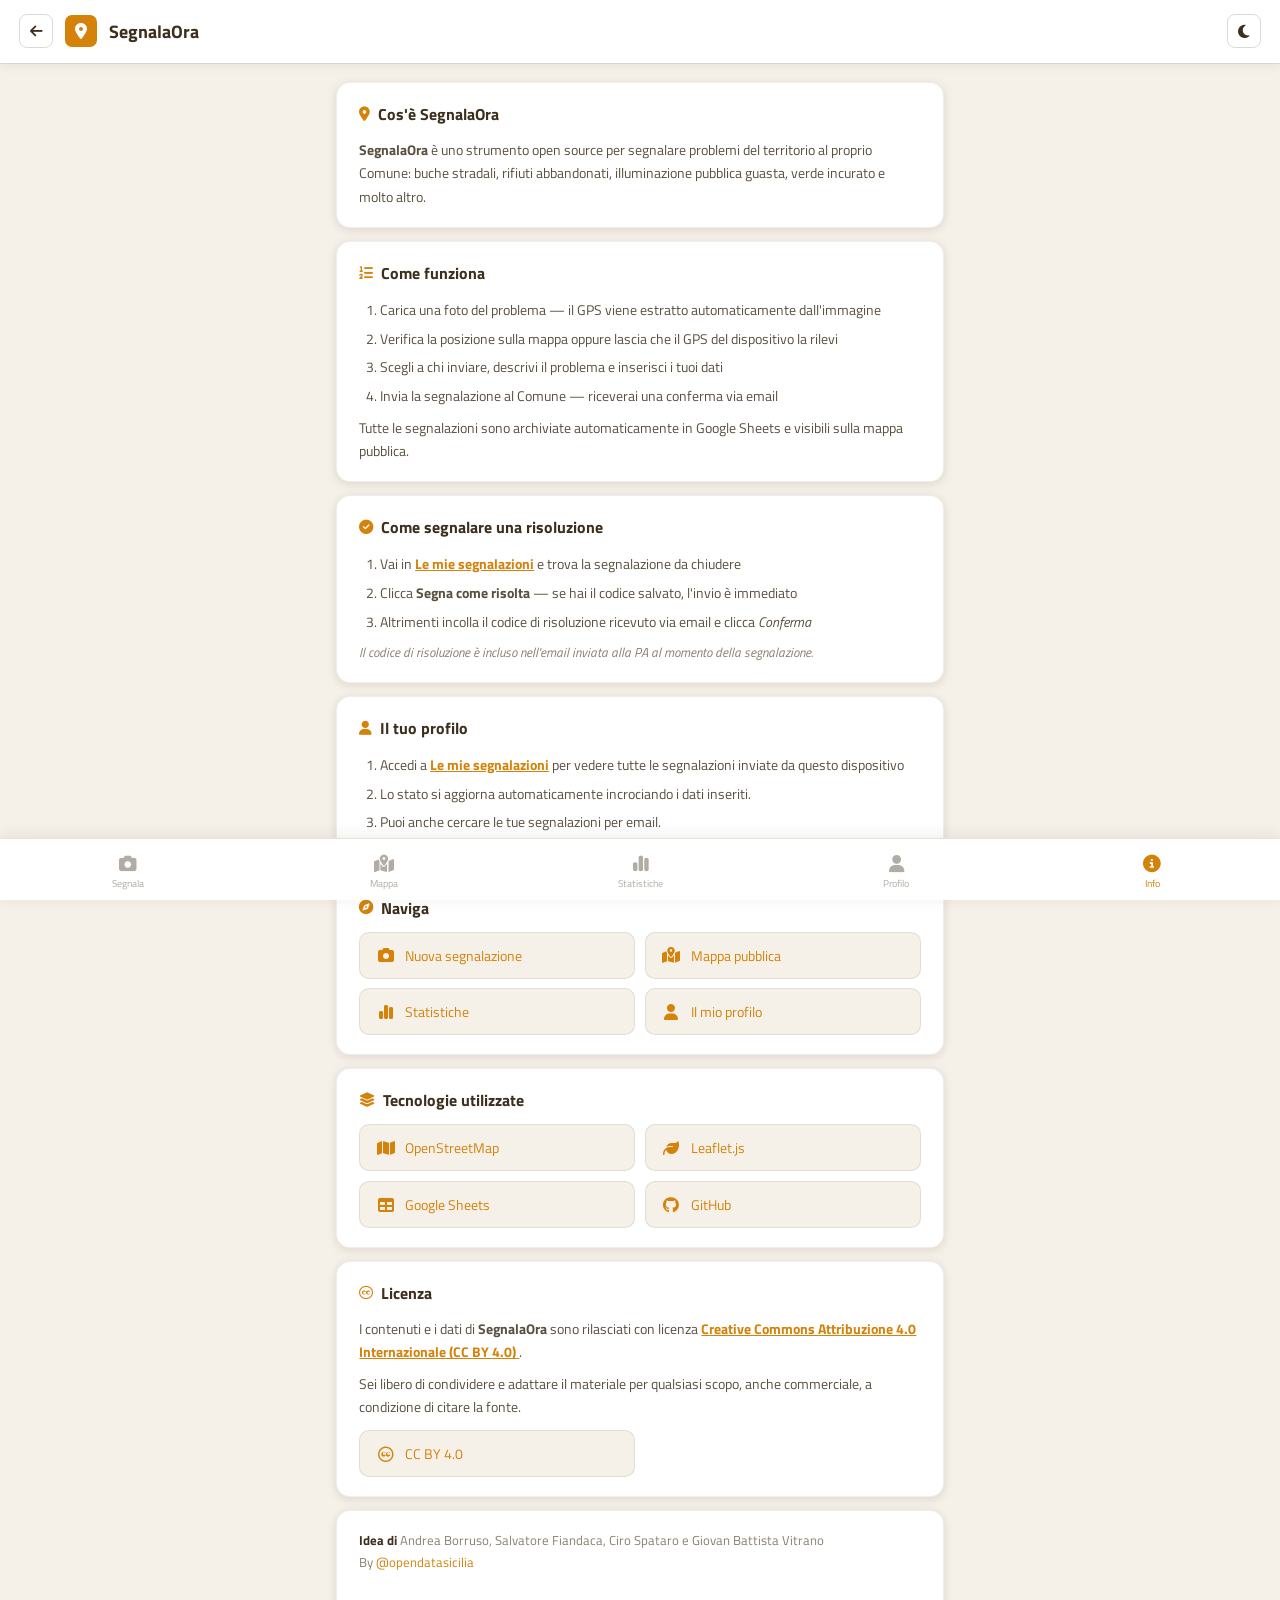
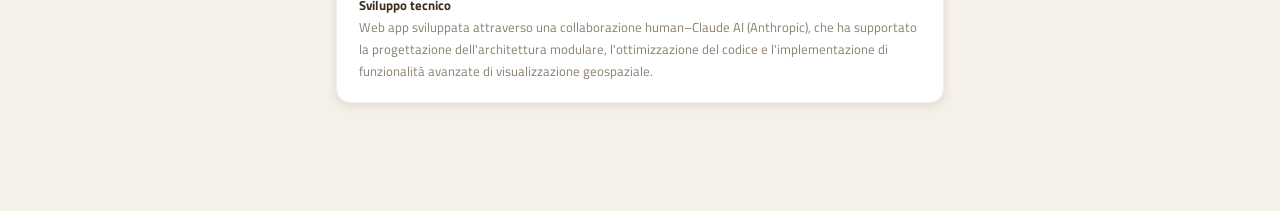
==== info.html @ 2044773e "upgrade" ====
<!DOCTYPE html>
<html lang="it">
<head>
<meta charset="UTF-8">
<meta name="viewport" content="width=device-width, initial-scale=1.0">
<title>Informazioni — SegnalaOra</title>
<link rel="preconnect" href="https://fonts.googleapis.com">
<link href="https://fonts.googleapis.com/css2?family=Titillium+Web:ital,wght@0,300;0,400;0,600;0,700;1,300&display=swap" rel="stylesheet">
<link rel="stylesheet" href="https://cdnjs.cloudflare.com/ajax/libs/font-awesome/6.5.2/css/all.min.css"/>
<link rel="stylesheet" href="css/app.css">
<link rel="shortcut icon" href="img/favicon.ico"/>
<link rel="icon" href="img/favicon.png" type="image/png"/>
<script src="js/theme.js"></script>
</head>
<body class="page-info">

<header>
  <a href="javascript:history.back()" class="btn-back" title="Torna indietro">
    <i class="fa-solid fa-arrow-left"></i>
  </a>
  <div class="logo-mark"><i class="fa-solid fa-location-dot"></i></div>
  <h1>SegnalaOra</h1>
  
  <div class="header-actions">
    <button class="btn-theme" id="themeToggle" onclick="toggleTheme()" title="Tema">
      <i class="fa-solid fa-moon"></i>
    </button>
  </div>
</header>

<main>

  <section class="info-section">
    <h2><i class="fa-solid fa-location-dot"></i> Cos'è SegnalaOra</h2>
    <p><strong>SegnalaOra</strong> è uno strumento open source per segnalare problemi del territorio al proprio Comune: buche stradali, rifiuti abbandonati, illuminazione pubblica guasta, verde incurato e molto altro.</p>
  </section>

  <section class="info-section">
    <h2><i class="fa-solid fa-list-ol"></i> Come funziona</h2>
    <ol>
      <li>Carica una foto del problema — il GPS viene estratto automaticamente dall'immagine</li>
      <li>Verifica la posizione sulla mappa oppure lascia che il GPS del dispositivo la rilevi</li>
      <li>Scegli a chi inviare, descrivi il problema e inserisci i tuoi dati</li>
      <li>Invia la segnalazione al Comune — riceverai una conferma via email</li>
    </ol>
    <p>Tutte le segnalazioni sono archiviate automaticamente in Google Sheets e visibili sulla mappa pubblica.</p>
  </section>

  <section class="info-section">
    <h2><i class="fa-solid fa-circle-check"></i> Come segnalare una risoluzione</h2>
    <ol>
      <li>Vai in <a href="profilo.html"><strong>Le mie segnalazioni</strong></a> e trova la segnalazione da chiudere</li>
      <li>Clicca <strong>Segna come risolta</strong> — se hai il codice salvato, l'invio è immediato</li>
      <li>Altrimenti incolla il codice di risoluzione ricevuto via email e clicca <em>Conferma</em></li>
    </ol>
    <p class="info-note">Il codice di risoluzione è incluso nell'email inviata alla PA al momento della segnalazione.</p>
  </section>

  <section class="info-section">
    <h2><i class="fa-solid fa-user"></i> Il tuo profilo</h2>
    <ol>
      <li>Accedi a <a href="profilo.html"><strong>Le mie segnalazioni</strong></a> per vedere tutte le segnalazioni inviate da questo dispositivo</li>
      <li>Lo stato si aggiorna automaticamente incrociando i dati inseriti.</li>
      <li>Puoi anche cercare le tue segnalazioni per email.</li>
    </ol>
  </section>

  <section class="info-section info-section--links">
    <h2><i class="fa-solid fa-compass"></i> Naviga</h2>
    <div class="info-links">
      <a href="index.html" class="info-link-card">
        <i class="fa-solid fa-camera"></i>
        <span>Nuova segnalazione</span>
      </a>
      <a href="mappa.html" class="info-link-card">
        <i class="fa-solid fa-map-location-dot"></i>
        <span>Mappa pubblica</span>
      </a>
      <a href="statistiche.html" class="info-link-card">
        <i class="fa-solid fa-chart-simple"></i>
        <span>Statistiche</span>
      </a>
      <a href="profilo.html" class="info-link-card">
        <i class="fa-solid fa-user"></i>
        <span>Il mio profilo</span>
      </a>
    </div>
  </section>

  <section class="info-section">
    <h2><i class="fa-solid fa-layer-group"></i> Tecnologie utilizzate</h2>
    <div class="info-links">
      <a href="https://www.openstreetmap.org/copyright" target="_blank" rel="noopener" class="info-link-card">
        <i class="fa-solid fa-map"></i>
        <span>OpenStreetMap</span>
      </a>
      <a href="https://leafletjs.com" target="_blank" rel="noopener" class="info-link-card">
        <i class="fa-solid fa-leaf"></i>
        <span>Leaflet.js</span>
      </a>
      <a href="https://workspace.google.com/products/sheets/" target="_blank" rel="noopener" class="info-link-card">
        <i class="fa-solid fa-table"></i>
        <span>Google Sheets</span>
      </a>
      <a href="#" target="_blank" rel="noopener" class="info-link-card">
        <i class="fa-brands fa-github"></i>
        <span>GitHub</span>
      </a>
    </div>
  </section>

  <section class="info-section">
    <h2><i class="fa-brands fa-creative-commons"></i> Licenza</h2>
    <p>
      I contenuti e i dati di <strong>SegnalaOra</strong> sono rilasciati con licenza
      <a href="https://creativecommons.org/licenses/by/4.0/deed.it" target="_blank" rel="noopener">
        <strong>Creative Commons Attribuzione 4.0 Internazionale (CC BY 4.0)</strong>
      </a>.
    </p>
    <p>Sei libero di condividere e adattare il materiale per qualsiasi scopo, anche commerciale, a condizione di citare la fonte.</p>
    <div class="info-links" style="margin-top:0.75rem">
      <a href="https://creativecommons.org/licenses/by/4.0/deed.it" target="_blank" rel="noopener" class="info-link-card">
        <i class="fa-brands fa-creative-commons"></i>
        <span>CC BY 4.0</span>
      </a>
    </div>
  </section>

  <section class="info-section info-credits">
    <strong>Idea di</strong> Andrea Borruso, Salvatore Fiandaca, Ciro Spataro e Giovan Battista Vitrano<br>
    By <a href="https://opendatasicilia.it" target="_blank" rel="noopener">@opendatasicilia</a><br><br>
    <strong>Sviluppo tecnico</strong><br>
    Web app sviluppata attraverso una collaborazione human–Claude AI (Anthropic), che ha supportato la progettazione dell'architettura modulare, l'ottimizzazione del codice e l'implementazione di funzionalità avanzate di visualizzazione geospaziale.
  </section>

</main>

<!-- BOTTOM NAV -->
<nav class="bottom-nav">
  <a class="bnav-item" href="index.html">
    <i class="fa-solid fa-camera"></i>
    <span>Segnala</span>
  </a>
  <a class="bnav-item" href="mappa.html">
    <i class="fa-solid fa-map-location-dot"></i>
    <span>Mappa</span>
  </a>
  <a class="bnav-item" href="statistiche.html">
    <i class="fa-solid fa-chart-simple"></i>
    <span>Statistiche</span>
  </a>
  <a class="bnav-item" href="profilo.html">
    <i class="fa-solid fa-user"></i>
    <span>Profilo</span>
  </a>
  <a class="bnav-item bnav-active" href="info.html">
    <i class="fa-solid fa-circle-info"></i>
    <span>Info</span>
  </a>
</nav>

</body>
</html>
---- css/app.css ----
/* ═══════════════════════════════════════════════════════
   SegnalaOra — app.css — Stile unificato di tutte le pagine
   ═══════════════════════════════════════════════════════
   Struttura:
     1. Variabili CSS
     2. Reset
     3. Animazioni condivise
     4. Componenti condivisi (btn-theme, btn-info, info-modal, bottom-nav, spinner)
     5. Dark mode — componenti condivisi
     ─── PAGINA: FORM SEGNALAZIONE  (body.page-form) ───────
     ─── PAGINA: MAPPA              (body.page-map) ────────
     ─── PAGINA: STATISTICHE        (body.page-stats) ──────
     ─── PAGINA: PROFILO            (body.page-profile) ────
   ═══════════════════════════════════════════════════════ */

/* ─────────────────────────────────────────────────────────
   1. VARIABILI CSS
───────────────────────────────────────────────────────── */
:root {
  --ink:         #3d2f1e;
  --paper:       #f5f0e8;
  --amber:       #d4820a;
  --amber-light: #e8a030;
  --sage:        #3d5a47;
  --rust:        #c0392b;
  --mist:        #e8e2d6;
  --shadow:      rgba(60,40,20,0.12);
  --panel:       360px;
  --ocean:       #0984e3;
  --urg-alta:    #e53535;
  --urg-normale: #ff9900;
  --urg-bassa:   #3cb4d8;
}

/* ─────────────────────────────────────────────────────────
   2. RESET
───────────────────────────────────────────────────────── */
* { box-sizing: border-box; margin: 0; padding: 0; }

/* ─────────────────────────────────────────────────────────
   3. ANIMAZIONI CONDIVISE
───────────────────────────────────────────────────────── */
@keyframes spin   { to { transform: rotate(360deg); } }
@keyframes pulse  { 0%, 100% { opacity: 1; } 50% { opacity: 0.3; } }
@keyframes shake  { 0%, 100% { transform: translateX(0); } 25% { transform: translateX(-4px); } 75% { transform: translateX(4px); } }
@keyframes fadeIn { from { opacity: 0; transform: translateY(12px); } to { opacity: 1; transform: translateY(0); } }
@keyframes pop    { from { transform: scale(0); } to { transform: scale(1); } }

/* ─────────────────────────────────────────────────────────
   4. COMPONENTI CONDIVISI
───────────────────────────────────────────────────────── */

/* Btn Info — 32px circolare */
.btn-info {
  background: none;
  border: 1px solid rgba(60,40,20,0.20);
  border-radius: 50%;
  width: 32px;
  height: 32px;
  color: #9a8f80;
  cursor: pointer;
  display: flex;
  align-items: center;
  justify-content: center;
  font-size: 0.95rem;
  transition: border-color 0.2s, color 0.2s;
  flex-shrink: 0;
   display: none;
}
.btn-info:hover { border-color: var(--amber); color: var(--amber); }


/* Btn Theme — 32px circolare (profilo usa override 34px/8px) */
.btn-theme {
  background: none;
   width: 34px;
    height: 34px;
    border: 1.5px solid rgba(61, 47, 30, 0.18);
    border-radius: 8px;
  color: #9a8f80;
  cursor: pointer;
  display: flex;
  align-items: center;
  justify-content: center;
  font-size: 0.9rem;
  transition: border-color 0.2s, color 0.2s;
  flex-shrink: 0;
}
.btn-theme:hover { border-color: var(--amber); color: var(--amber); }

/* Spinner */
.spinner {
  width: 40px;
  height: 40px;
  border: 3px solid var(--mist);
  border-top-color: var(--amber);
  border-radius: 50%;
  animation: spin 0.8s linear infinite;
}

/* Info Overlay / Modal (versione comune — form, mappa, profilo) */
.info-overlay {
  display: none;
  position: fixed;
  inset: 0;
  background: rgba(26,18,8,0.65);
  z-index: 9000;
  align-items: center;
  justify-content: center;
  padding: 1rem;
  backdrop-filter: blur(4px);
}
.info-overlay.open { display: flex; }

.info-modal {
  background: var(--paper);
  color: var(--ink);
  border-radius: 14px;
  max-width: 500px;
  width: 100%;
  padding: 2rem 2rem 1.6rem;
  position: relative;
  box-shadow: 0 24px 64px rgba(0,0,0,0.45);
}

.info-modal-close {
  position: absolute;
  top: 1rem;
  right: 1rem;
  background: none;
  border: none;
  font-size: 1rem;
  cursor: pointer;
  color: var(--ink);
  opacity: 0.45;
  transition: opacity 0.2s;
  line-height: 1;
  padding: 0.2rem 0.4rem;
}
.info-modal-close:hover { opacity: 1; }

.info-modal h2 {
  font-family: 'Titillium Web', sans-serif;
  font-size: 1.35rem;
  margin-bottom: 0.8rem;
  color: var(--amber);
}
.info-modal p  { font-size: 0.87rem; line-height: 1.65; margin-bottom: 0.7rem; }
.info-modal ol { padding-left: 1.3rem; font-size: 0.87rem; line-height: 1.75; margin-bottom: 0.7rem; }

.info-modal .credits {
  margin-top: 1.2rem;
  padding-top: 1rem;
  border-top: 1px solid var(--mist);
  font-size: 0.78rem;
  color: #777;
  line-height: 1.7;
}
.info-modal .credits strong { color: var(--ink); }
.info-modal .credits a { color: var(--amber); text-decoration: none; }
.info-modal .credits a:hover { text-decoration: underline; }

/* Bottom Nav — sempre visibile su tutti i breakpoint */
.bottom-nav {
  display: flex;
  position: fixed;
  bottom: 0; left: 0; right: 0;
  background: white;
  border-top: 1px solid rgba(60,40,20,0.10);
  z-index: 300;
  padding: 0.45rem 0 env(safe-area-inset-bottom, 0.45rem);
  box-shadow: 0 -2px 16px rgba(60,40,20,0.08);
}

.bnav-item {
  flex: 1;
  display: flex;
  flex-direction: column;
  align-items: center;
  gap: 0.18rem;
  padding: 0.3rem 0;
  background: none;
  border: none;
  cursor: pointer;
  color: rgba(61,47,30,0.38);
  font-family: 'Titillium Web', sans-serif;
  font-size: 0.58rem;
  font-weight: 500;
  text-decoration: none;
  transition: color 0.15s;
}
.bnav-item i { font-size: 1.15rem; }
.bnav-item:hover       { color: rgba(61,47,30,0.7); }
.bnav-item.bnav-active { color: var(--amber); }

/* ─────────────────────────────────────────────────────────
   5. DARK MODE — COMPONENTI CONDIVISI
───────────────────────────────────────────────────────── */
html.dark .btn-info,
html.dark .btn-theme {
  border-color: rgba(255,255,255,0.15);
  color: rgba(245,240,232,0.55);
}
html.dark .btn-info:hover,
html.dark .btn-theme:hover { border-color: var(--amber); color: var(--amber); }

html.dark .info-overlay { background: rgba(15,13,11,0.78); }
html.dark .info-modal   { background: #1e1812; color: #f5f0e8; border: 1px solid rgba(255,255,255,0.08); }
html.dark .info-modal h2 { color: var(--amber); }
html.dark .info-modal p,
html.dark .info-modal ol { color: rgba(245,240,232,0.75); }
html.dark .info-modal .credits { border-top-color: rgba(255,255,255,0.1); color: rgba(245,240,232,0.42); }
html.dark .info-modal .credits strong { color: #f5f0e8; }
html.dark .info-modal-close { color: #f5f0e8; }

html.dark .bottom-nav { background: #181410; border-top-color: rgba(255,255,255,0.08); box-shadow: none; }
html.dark .bnav-item  { color: rgba(245,240,232,0.35); }
html.dark .bnav-item:hover       { color: rgba(245,240,232,0.75); }
html.dark .bnav-item.bnav-active { color: var(--amber); }


/* ═══════════════════════════════════════════════════════
   PAGINA: FORM SEGNALAZIONE — index.html (body.page-form)
   ═══════════════════════════════════════════════════════ */

/* Override variabili per il form (ink quasi-nero) */
body.page-form {
  --ink:    #1a1208;
  --shadow: rgba(26,18,8,0.12);
}

body.page-form {
  font-family: 'Titillium Web', sans-serif;
  background: var(--paper);
  color: var(--ink);
  min-height: 100vh;
  overflow-x: hidden;
}

body.page-form::before {
  content: '';
  position: fixed;
  inset: 0;
  background-image: url("data:image/svg+xml,%3Csvg viewBox='0 0 256 256' xmlns='http://www.w3.org/2000/svg'%3E%3Cfilter id='noise'%3E%3CfeTurbulence type='fractalNoise' baseFrequency='0.9' numOctaves='4' stitchTiles='stitch'/%3E%3C/filter%3E%3Crect width='100%25' height='100%25' filter='url(%23noise)' opacity='0.04'/%3E%3C/svg%3E");
  pointer-events: none;
  z-index: 1000;
  opacity: 0.6;
}

/* ── Header ── */
body.page-form header {
  background: white;
  color: var(--ink);
  padding: 1.2rem 2rem;
  display: flex;
  align-items: center;
  gap: 1rem;
  position: sticky;
  top: 0;
  z-index: 10000;
  box-shadow: 0 2px 12px rgba(26,18,8,0.08);
}

body.page-form .logo-mark {
  width: 38px;
  height: 38px;
  background: var(--amber);
  border-radius: 8px;
  display: flex;
  align-items: center;
  justify-content: center;
  font-size: 1.2rem;
  flex-shrink: 0;
}

body.page-form header h1 {
  font-family: 'Titillium Web', sans-serif;
  font-size: 1.4rem;
  font-weight: 600;
  letter-spacing: -0.02em;
}

body.page-form .header-actions {
  margin-left: auto;
  display: flex;
  gap: 0.6rem;
  align-items: center;
}

body.page-form .btn-map-link {
	display: none;
  background: rgba(26,18,8,0.06);
  color: var(--ink);
  border: 1px solid rgba(26,18,8,0.14);
  border-radius: 8px;
  padding: 0.4rem 0.9rem;
  font-size: 0.78rem;
  font-family: 'Titillium Web', sans-serif;
  cursor: pointer;
  text-decoration: none;
  white-space: nowrap;
  transition: background 0.2s, border-color 0.2s, color 0.2s;
}
body.page-form .btn-map-link:hover { background: rgba(26,18,8,0.10); border-color: var(--amber); color: var(--amber); }

body.page-form .btn-info {
  border-color: rgba(26,18,8,0.18);
}

body.page-form .btn-theme {
  border-color: rgba(26,18,8,0.18);
}

/* ── Main layout ── */
body.page-form main {
  max-width: 680px;
  margin: 0 auto;
  padding: 1.5rem 1.5rem 5rem;
}

/* ── Form sections ── */
body.page-form .form-section {
  background: white;
  border-radius: 16px;
  border: 1px solid rgba(26,18,8,0.08);
  padding: 1.4rem 1.5rem;
  margin-bottom: 1rem;
  box-shadow: 0 2px 12px var(--shadow);
}

body.page-form .form-section--geo {
  padding: 0;
  overflow: hidden;
}

body.page-form .form-section--send {
  background: transparent;
  border: none;
  box-shadow: none;
  padding: 0;
}

body.page-form .section-title {
  font-family: 'Titillium Web', sans-serif;
  font-size: 1rem;
  font-weight: 600;
  letter-spacing: -0.01em;
  color: var(--ink);
  margin-bottom: 1rem;
}

/* ── Foto ── */
body.page-form .photo-zone {
  border: 2px dashed rgba(26,18,8,0.15);
  border-radius: 12px;
  padding: 2.5rem 1.5rem;
  text-align: center;
  cursor: pointer;
  transition: all 0.2s;
  position: relative;
  overflow: hidden;
}
body.page-form .photo-zone:hover { border-color: var(--amber); background: rgba(212,130,10,0.03); }
body.page-form .photo-zone input { display: none; }
body.page-form .photo-zone .big-icon { font-size: 2.5rem; margin-bottom: 0.8rem; display: block; }

body.page-form .photo-zone h3 {
  font-family: 'Titillium Web', sans-serif;
  font-size: 1.1rem;
  font-weight: 600;
  margin-bottom: 0.3rem;
}
body.page-form .photo-zone p { font-size: 0.82rem; color: #8a7f70; }

body.page-form .photo-preview { display: none; position: relative; }
body.page-form .photo-preview img {
  width: 100%;
  border-radius: 10px;
  max-height: 280px;
  object-fit: cover;
}
body.page-form .photo-preview .change-btn {
  position: absolute;
  top: 10px; right: 10px;
  background: rgba(26,18,8,0.7);
  color: white;
  border: none;
  border-radius: 8px;
  padding: 0.4rem 0.8rem;
  font-size: 0.75rem;
  cursor: pointer;
  font-family: 'Titillium Web', sans-serif;
  backdrop-filter: blur(4px);
}

body.page-form .photo-info {
  margin-top: 0.8rem;
  padding: 0.6rem 0.9rem;
  background: rgba(61,90,71,0.08);
  border-radius: 8px;
  font-size: 0.78rem;
  color: var(--sage);
  display: none;
}
body.page-form .photo-info.visible { display: flex; align-items: center; gap: 0.5rem; }

body.page-form .btn-row {
  display: flex;
  gap: 0.8rem;
  margin-top: 0.8rem;
  flex-wrap: wrap;
}

body.page-form .btn-sm {
  flex: 1;
  min-width: 120px;
  padding: 0.7rem 1rem;
  border-radius: 10px;
  border: 1.5px solid rgba(26,18,8,0.15);
  background: white;
  font-family: 'Titillium Web', sans-serif;
  font-size: 0.82rem;
  font-weight: 500;
  cursor: pointer;
  display: flex;
  align-items: center;
  justify-content: center;
  gap: 0.4rem;
  transition: all 0.2s;
}
body.page-form .btn-sm:hover { border-color: var(--amber); color: var(--amber); }

/* ── Geo bar ── */
body.page-form .geo-bar {
  width: 100%;
  display: flex;
  align-items: center;
  justify-content: space-between;
  gap: 0.75rem;
  padding: 0.75rem 1.2rem;
  background: rgba(61,90,71,0.06);
  border: none;
  border-bottom: 1px solid rgba(26,18,8,0.06);
  cursor: default;
  font-family: 'Titillium Web', sans-serif;
  font-size: 0.82rem;
  color: var(--sage);
  text-align: left;
}

body.page-form .geo-bar.geo-warn {
  background: rgba(192,57,43,0.08);
  color: var(--rust);
  outline: 1.5px solid var(--rust);
  animation: shake 0.35s ease;
}

body.page-form .geo-bar-left {
  display: flex; align-items: center; gap: 0.5rem;
  flex: 1; min-width: 0;
}
body.page-form .geo-bar-right {
  display: flex; align-items: center; gap: 0.4rem;
  flex-shrink: 0;
}

body.page-form .btn-sm--inline { padding: 0.28rem 0.65rem; font-size: 0.74rem; }

body.page-form .dot {
  width: 8px; height: 8px;
  border-radius: 50%;
  background: var(--sage);
  flex-shrink: 0;
  animation: pulse 2s infinite;
}
body.page-form .geo-bar.geo-warn .dot { background: var(--rust); }

/* Mappa form — sempre visibile */
body.page-form .map-collapsible {
  display: block;
  padding: 1rem 1.2rem 1.2rem;
}

body.page-form #map {
  height: 300px;
  border-radius: 10px;
  overflow: hidden;
  margin-bottom: 1rem;
  border: 1px solid rgba(26,18,8,0.1);
}

/* ── Campi form ── */
body.page-form label {
  display: block;
  font-size: 0.8rem;
  font-weight: 500;
  color: #5a5040;
  margin-bottom: 0.4rem;
  margin-top: 1rem;
}
body.page-form label:first-of-type { margin-top: 0; }

body.page-form .label-note {
  font-weight: 300;
  font-size: 0.75rem;
  color: #9a8f80;
}

body.page-form select,
body.page-form input[type="text"],
body.page-form input[type="email"],
body.page-form textarea {
  width: 100%;
  padding: 0.75rem 1rem;
  border: 1.5px solid rgba(26,18,8,0.15);
  border-radius: 10px;
  font-family: 'Titillium Web', sans-serif;
  font-size: 0.9rem;
  background: var(--paper);
  color: var(--ink);
  transition: border-color 0.2s;
  appearance: none;
}
body.page-form select:focus,
body.page-form input[type="text"]:focus,
body.page-form input[type="email"]:focus,
body.page-form textarea:focus {
  outline: none;
  border-color: var(--amber);
  background: white;
}

body.page-form input.invalid,
body.page-form textarea.invalid,
body.page-form select.invalid { border-color: var(--rust) !important; background: #fff5f5; }

body.page-form .photo-zone.invalid { border-color: var(--rust) !important; background: rgba(192,57,43,0.04); }

body.page-form input.valid { border-color: var(--sage) !important; background: #f0fff4; }

body.page-form textarea { resize: vertical; min-height: 90px; }

body.page-form .select-wrap { position: relative; }
body.page-form .select-wrap::after {
  content: '▾';
  position: absolute;
  right: 1rem; top: 50%;
  transform: translateY(-50%);
  pointer-events: none;
  color: #8a7f70;
  font-size: 0.9rem;
}

body.page-form .field-error {
  font-size: 0.78rem;
  color: var(--rust);
  margin-top: 0.25rem;
  display: none;
}
body.page-form .field-error.visible { display: block; }
body.page-form .field-error.ok { display: block; color: var(--sage); }

/* ── Destinatari grid ── */
body.page-form .dest-grid {
  display: grid;
  grid-template-columns: repeat(2, 1fr);
  gap: 0.6rem;
  margin-bottom: 0.5rem;
}

body.page-form .dest-btn {
  display: flex;
  flex-direction: column;
  align-items: center;
  justify-content: center;
  gap: 0.3rem;
  padding: 0.9rem 0.6rem;
  border: 1.5px solid rgba(26,18,8,0.12);
  border-radius: 12px;
  background: var(--paper);
  cursor: pointer;
  font-family: 'Titillium Web', sans-serif;
  text-align: center;
  transition: all 0.2s;
  min-height: 80px;
}
body.page-form .dest-btn:hover { border-color: var(--amber-light); background: rgba(212,130,10,0.04); }
body.page-form .dest-btn.selected {
  border-color: var(--amber);
  background: rgba(212,130,10,0.08);
  box-shadow: 0 0 0 2px rgba(212,130,10,0.15);
}

body.page-form .dest-icon { font-size: 1.5rem; line-height: 1; }
body.page-form .dest-nome { font-size: 0.78rem; font-weight: 600; color: var(--ink); }
body.page-form .dest-sub  { font-size: 0.68rem; color: #8a7f70; line-height: 1.3; }
body.page-form .custom-email-row { margin-top: 0.75rem; }

/* ── Categorie grid ── */
body.page-form .cat-grid {
  display: grid;
  grid-template-columns: repeat(3, 1fr);
  gap: 0.5rem;
  margin-bottom: 0.6rem;
}

body.page-form .cat-btn {
  display: flex;
  flex-direction: column;
  align-items: center;
  justify-content: center;
  gap: 0.25rem;
  padding: 0.65rem 0.4rem;
  border: 1.5px solid rgba(26,18,8,0.12);
  border-radius: 10px;
  background: var(--paper);
  cursor: pointer;
  font-family: 'Titillium Web', sans-serif;
  text-align: center;
  transition: all 0.2s;
  min-height: 64px;
}
body.page-form .cat-btn:hover { border-color: var(--amber-light); background: rgba(212,130,10,0.04); }
body.page-form .cat-btn.selected {
  border-color: var(--amber);
  background: rgba(212,130,10,0.08);
  box-shadow: 0 0 0 2px rgba(212,130,10,0.15);
}

body.page-form .cat-icon { font-size: 1.25rem; line-height: 1; }
body.page-form .cat-nome { font-size: 0.68rem; font-weight: 600; color: var(--ink); }

body.page-form .cat-expand-btn {
  width: 100%;
  padding: 0.5rem;
  border: 1.5px dashed rgba(26,18,8,0.18);
  border-radius: 10px;
  background: transparent;
  font-family: 'Titillium Web', sans-serif;
  font-size: 0.78rem;
  color: #8a7f70;
  cursor: pointer;
  transition: all 0.2s;
  margin-bottom: 0.25rem;
}
body.page-form .cat-expand-btn:hover { border-color: var(--amber); color: var(--amber); background: rgba(212,130,10,0.03); }

/* ── Send / Next buttons ── */
body.page-form .send-btn {
  width: 100%;
  padding: 1.1rem;
  background: var(--ink);
  color: var(--paper);
  border: none;
  border-radius: 14px;
  font-family: 'Titillium Web', sans-serif;
  font-size: 1.15rem;
  font-weight: 600;
  cursor: pointer;
  display: flex;
  align-items: center;
  justify-content: center;
  gap: 0.6rem;
  transition: all 0.25s;
  letter-spacing: -0.01em;
  box-shadow: 0 4px 16px rgba(26,18,8,0.2);
}
body.page-form .send-btn:hover {
  background: var(--amber);
  transform: translateY(-1px);
  box-shadow: 0 6px 20px rgba(212,130,10,0.3);
}
body.page-form .send-btn:disabled { opacity: 0.6; cursor: not-allowed; transform: none; }

body.page-form .btn-next {
  padding: 0.8rem 1.8rem;
  background: var(--ink);
  color: var(--paper);
  border: none;
  border-radius: 10px;
  font-family: 'Titillium Web', sans-serif;
  font-size: 0.9rem;
  font-weight: 500;
  cursor: pointer;
  display: flex;
  align-items: center;
  gap: 0.4rem;
  transition: all 0.2s;
}
body.page-form .btn-next:hover { background: var(--amber); }

/* ── Success overlay ── */
body.page-form .success-overlay {
  display: none;
  position: fixed;
  inset: 0;
  background: var(--paper);
  z-index: 8000;
  overflow-y: auto;
  animation: fadeIn 0.3s ease;
}
body.page-form .success-overlay.open { display: block; }

body.page-form .success-card {
  text-align: center;
  padding: 3rem 2rem;
  max-width: 480px;
  margin: 0 auto;
}

body.page-form .success-icon {
  font-size: 4rem;
  margin-bottom: 1rem;
  display: block;
  animation: pop 0.5s cubic-bezier(0.175, 0.885, 0.32, 1.275);
}

body.page-form .success-card h2 {
  font-family: 'Titillium Web', sans-serif;
  font-size: 1.8rem;
  font-weight: 800;
  margin-bottom: 0.5rem;
}
body.page-form .success-card p { color: #8a7f70; font-size: 0.9rem; max-width: 360px; margin: 0 auto 1rem; }

body.page-form .tag-id {
  display: inline-block;
  background: var(--ink);
  color: var(--paper);
  padding: 0.4rem 1rem;
  border-radius: 999px;
  font-size: 0.8rem;
  font-family: monospace;
  letter-spacing: 0.05em;
  margin-bottom: 1.5rem;
}

body.page-form .channels-sent {
  display: flex;
  gap: 0.5rem;
  justify-content: center;
  flex-wrap: wrap;
  margin: 1rem 0;
}

body.page-form .channel-badge {
  background: var(--mist);
  border-radius: 8px;
  padding: 0.4rem 0.8rem;
  font-size: 0.78rem;
  display: flex;
  align-items: center;
  gap: 0.3rem;
}

body.page-form .token-row {
  display: flex;
  align-items: center;
  justify-content: center;
  gap: 0.5rem;
  flex-wrap: wrap;
  background: rgba(61,90,71,0.07);
  border: 1px solid rgba(61,90,71,0.2);
  border-radius: 10px;
  padding: 0.6rem 1rem;
  margin-bottom: 0.4rem;
  font-size: 0.82rem;
}
body.page-form .token-label { color: #6a7f70; font-weight: 500; }
body.page-form .token-val   { font-family: monospace; font-size: 0.78rem; color: var(--ink); word-break: break-all; }

body.page-form .copy-btn-small {
  background: none;
  border: 1px solid rgba(26,18,8,0.2);
  border-radius: 6px;
  padding: 0.2rem 0.5rem;
  font-size: 0.75rem;
  cursor: pointer;
  font-family: 'Titillium Web', sans-serif;
  flex-shrink: 0;
}
body.page-form .token-hint { font-size: 0.75rem; color: #9a8f80; text-align: center; margin-bottom: 0.75rem; }

/* ── Banners ── */
body.page-form .warn-banner {
  background: #fff8e1;
  border: 1.5px solid #f4c542;
  border-radius: 10px;
  padding: 0.65rem 1rem;
  font-size: 0.82rem;
  color: #6a4f00;
  margin-bottom: 0.75rem;
  line-height: 1.5;
  text-align: left;
}

body.page-form .exif-banner {
  background: #fff8e1;
  border: 1.5px solid #f4c542;
  border-radius: 10px;
  padding: 0.7rem 1rem;
  font-size: 0.82rem;
  color: #6a4f00;
  margin-bottom: 0.75rem;
  line-height: 1.5;
}

body.page-form .exif-banner-btn {
  display: block;
  margin-top: 0.5rem;
  background: none;
  border: 1.5px solid #c8a800;
  border-radius: 8px;
  padding: 0.3rem 0.75rem;
  font-size: 0.8rem;
  cursor: pointer;
  color: #6a4f00;
  font-family: 'Titillium Web', sans-serif;
  font-weight: 500;
}
body.page-form .exif-banner-btn:hover { background: #fff0a0; }

body.page-form .copy-reminder {
  display: none;
  background: #fff8e1;
  border: 1.5px solid #f4c542;
  border-radius: 10px;
  padding: 0.65rem 1rem;
  font-size: 0.82rem;
  color: #7a5f00;
  text-align: center;
  margin: 0.75rem 0;
}
body.page-form .copy-reminder.visible { display: block; }

body.page-form .copy-reminder-close {
  display: block;
  margin: 0.4rem auto 0;
  background: none;
  border: 1px solid #c8a800;
  border-radius: 6px;
  padding: 0.2rem 0.75rem;
  font-size: 0.78rem;
  cursor: pointer;
  color: #7a5f00;
  font-family: 'Titillium Web', sans-serif;
}

/* ── Social sharing ── */
body.page-form .section-hint {
  font-size: 0.8rem;
  color: #9a8f80;
  margin-bottom: 0.8rem;
  line-height: 1.5;
}

body.page-form .social-chips {
  display: flex;
  flex-wrap: wrap;
  gap: 0.5rem;
  margin-bottom: 0.8rem;
}

body.page-form .social-chip {
  display: flex;
  align-items: center;
  justify-content: center;
  width: 2.6rem;
  height: 2.6rem;
  padding: 0;
  border: 1.5px solid rgba(26,18,8,0.14);
  border-radius: 50%;
  background: none;
  color: #6b5e4e;
  cursor: pointer;
  transition: border-color 0.18s, background 0.18s, color 0.18s;
}
body.page-form .social-chip i { font-size: 1.1rem; }
body.page-form .social-chip:hover { border-color: var(--amber); color: var(--amber); }
body.page-form .social-chip.active { color: white; }
body.page-form .social-chip.active[data-platform="twitter"]  { background: #000;    border-color: #000; }
body.page-form .social-chip.active[data-platform="whatsapp"] { background: #25D366; border-color: #25D366; }
body.page-form .social-chip.active[data-platform="facebook"] { background: #1877F2; border-color: #1877F2; }
body.page-form .social-chip.active[data-platform="telegram"] { background: #229ED9; border-color: #229ED9; }
body.page-form .social-chip.active[data-platform="bluesky"]  { background: #0285ff; border-color: #0285ff; }

body.page-form .social-tags-row { margin-top: 0.2rem; }

body.page-form .field-hint {
  font-size: 0.75rem;
  color: #9a8f80;
  margin-top: 0.35rem;
  line-height: 1.4;
}

/* ── Responsive form ── */
@media (max-width: 640px) {
  body.page-form main { padding: 1rem 1rem 4.5rem; }
  body.page-form header { padding: 0.75rem 1rem; }
  body.page-form header h1 { font-size: 1.1rem; }

  body.page-form .btn-map-link { display: none; }
  body.page-form .btn-info     { display: none; }
  body.page-form .btn-theme    { display: flex; margin-left: auto; }
}

@media (max-width: 480px) {
  body.page-form .dest-grid { grid-template-columns: repeat(2, 1fr); gap: 0.5rem; }
  body.page-form .dest-btn  { min-height: 72px; padding: 0.7rem 0.4rem; }
  body.page-form .dest-icon { font-size: 1.3rem; }
  body.page-form .dest-nome { font-size: 0.72rem; }
  body.page-form .dest-sub  { font-size: 0.62rem; }
  body.page-form .cat-grid  { grid-template-columns: repeat(3, 1fr); gap: 0.4rem; }
  body.page-form .cat-btn   { min-height: 56px; padding: 0.5rem 0.3rem; }
  body.page-form .cat-icon  { font-size: 1.1rem; }
  body.page-form .cat-nome  { font-size: 0.62rem; }
}

/* ── Dark mode form ── */
html.dark body.page-form { background: #1a1208; color: #f5f0e8; }
html.dark body.page-form header { background: #1a1208; color: #f5f0e8; box-shadow: 0 2px 20px rgba(0,0,0,0.35); }
html.dark body.page-form .btn-map-link { background: rgba(255,255,255,0.10); color: #f5f0e8; border-color: rgba(255,255,255,0.18); }
html.dark body.page-form .btn-map-link:hover { background: rgba(255,255,255,0.16); border-color: var(--amber); color: var(--amber); }

html.dark body.page-form .form-section {
  background: #1e1812;
  border-color: rgba(255,255,255,0.07);
  box-shadow: 0 2px 12px rgba(0,0,0,0.25);
}
html.dark body.page-form .form-section i[class*="fa-"] { color: #f5f0e8; }
html.dark body.page-form .form-section .btn-sm:hover i[class*="fa-"],
html.dark body.page-form .form-section .social-chip:hover i[class*="fa-"],
html.dark body.page-form .form-section .cat-expand-btn:hover i[class*="fa-"],
html.dark body.page-form .form-section .dest-btn:hover i[class*="fa-"] { color: inherit; }

html.dark body.page-form .section-title { color: #f5f0e8; }
html.dark body.page-form label { color: rgba(245,240,232,0.55); }

html.dark body.page-form select,
html.dark body.page-form input[type="text"],
html.dark body.page-form input[type="email"],
html.dark body.page-form textarea {
  background: #1a1208;
  border-color: rgba(255,255,255,0.12);
  color: #f5f0e8;
}
html.dark body.page-form select:focus,
html.dark body.page-form input[type="text"]:focus,
html.dark body.page-form input[type="email"]:focus,
html.dark body.page-form textarea:focus { background: #1e1812; border-color: var(--amber); }

html.dark body.page-form input.invalid,
html.dark body.page-form textarea.invalid,
html.dark body.page-form select.invalid { background: rgba(192,57,43,0.12) !important; }
html.dark body.page-form .photo-zone.invalid { border-color: var(--rust) !important; background: rgba(192,57,43,0.08) !important; }

html.dark body.page-form .dest-btn { background: #1a1208; border-color: rgba(255,255,255,0.1); }
html.dark body.page-form .dest-btn:hover    { border-color: var(--amber-light); background: rgba(212,130,10,0.08); }
html.dark body.page-form .dest-btn.selected { border-color: var(--amber); background: rgba(212,130,10,0.12); box-shadow: 0 0 0 2px rgba(212,130,10,0.2); }
html.dark body.page-form .dest-nome { color: #f5f0e8; }
html.dark body.page-form .dest-sub  { color: rgba(245,240,232,0.35); }

html.dark body.page-form .cat-expand-btn { border-color: rgba(255,255,255,0.15); color: rgba(245,240,232,0.4); }
html.dark body.page-form .cat-expand-btn:hover { border-color: var(--amber); color: var(--amber); }

html.dark body.page-form .geo-bar { background: rgba(61,90,71,0.14); color: #7ecb9e; }
html.dark body.page-form .social-chip { border-color: rgba(255,255,255,0.15); color: rgba(245,240,232,0.5); }
html.dark body.page-form .social-chip:hover { border-color: var(--amber); color: var(--amber); }
html.dark body.page-form .section-hint,
html.dark body.page-form .field-hint { color: rgba(245,240,232,0.38); }

html.dark body.page-form .photo-zone { border-color: rgba(255,255,255,0.1); }
html.dark body.page-form .photo-zone:hover { background: rgba(212,130,10,0.06); }
html.dark body.page-form .photo-zone h3 { color: #f5f0e8; }
html.dark body.page-form .photo-zone p  { color: rgba(245,240,232,0.38); }

html.dark body.page-form .btn-sm { border-color: rgba(255,255,255,0.1); background: #1e1812; color: rgba(245,240,232,0.7); }
html.dark body.page-form .btn-sm:hover { border-color: var(--amber); color: var(--amber); }
html.dark body.page-form .photo-info { background: rgba(61,90,71,0.15); color: #7ecb9e; }

html.dark body.page-form .success-overlay { background: #1a1208; }
html.dark body.page-form .success-card h2 { color: #f5f0e8; }
html.dark body.page-form .success-card p  { color: rgba(245,240,232,0.45); }
html.dark body.page-form .tag-id { background: rgba(255,255,255,0.1); color: #f5f0e8; }
html.dark body.page-form .channel-badge { background: rgba(255,255,255,0.08); color: rgba(245,240,232,0.7); }
html.dark body.page-form .token-row   { background: rgba(61,90,71,0.12); border-color: rgba(61,90,71,0.3); }
html.dark body.page-form .token-label { color: rgba(245,240,232,0.4); }
html.dark body.page-form .token-val   { color: #f5f0e8; }
html.dark body.page-form .copy-btn-small { border-color: rgba(255,255,255,0.15); color: rgba(245,240,232,0.65); }
html.dark body.page-form .copy-btn-small:hover { border-color: var(--amber); color: var(--amber); }
html.dark body.page-form .token-hint { color: rgba(245,240,232,0.35); }

html.dark body.page-form .warn-banner  { background: rgba(244,197,66,0.1); border-color: rgba(244,197,66,0.3); color: #f4c542; }
html.dark body.page-form .exif-banner  { background: rgba(244,197,66,0.1); border-color: rgba(244,197,66,0.3); color: #f4c542; }
html.dark body.page-form .exif-banner-btn { border-color: rgba(244,197,66,0.4); color: #f4c542; }
html.dark body.page-form .exif-banner-btn:hover { background: rgba(244,197,66,0.15); }
html.dark body.page-form .copy-reminder { background: rgba(244,197,66,0.1); border-color: rgba(244,197,66,0.3); color: #f4c542; }



/* ═══════════════════════════════════════════════════════
   PAGINA: MAPPA — mappa.html (body.page-map)
   ═══════════════════════════════════════════════════════ */

body.page-map {
  font-family: 'Titillium Web', sans-serif;
  background: #ffffff;
  color: var(--ink);
  height: 100vh;
  overflow: hidden;
  display: flex;
  flex-direction: column;
}

/* ── Header mappa ── */
body.page-map header {
  background: white;
  color: var(--ink);
  padding: 0.9rem 1.5rem;
  display: flex;
  align-items: center;
  gap: 1rem;
  z-index: 200;
  flex-shrink: 0;
  box-shadow: 0 1px 0 rgba(60,40,20,0.10), 0 2px 12px rgba(60,40,20,0.07);
}

body.page-map .logo-mark {
  width: 32px;
  height: 32px;
  background: var(--amber);
  border-radius: 7px;
  display: flex;
  align-items: center;
  justify-content: center;
  font-size: 1rem;
  flex-shrink: 0;
  color: white;
}

body.page-map header h1 {
  font-family: 'Titillium Web', sans-serif;
  font-size: 1.2rem;
  font-weight: 600;
  color: var(--ink);
}
body.page-map header p { font-size: 0.75rem; color: #9a8f80; font-weight: 300; }

body.page-map .header-right {
  margin-left: auto;
  display: flex;
  gap: 0.6rem;
  align-items: center;
}

/* ── Lightbox ── */
body.page-map .lightbox {
  display: none;
  position: fixed;
  inset: 0;
  background: rgba(0,0,0,0.88);
  z-index: 9500;
  align-items: center;
  justify-content: center;
  cursor: zoom-out;
}
body.page-map .lightbox.open { display: flex; }
body.page-map .lightbox img {
  max-width: 92vw;
  max-height: 92vh;
  width: auto; height: auto;
  border-radius: 8px;
  box-shadow: 0 8px 40px rgba(0,0,0,0.7);
  object-fit: contain;
  cursor: default;
}
body.page-map .lightbox-close {
  position: absolute;
  top: 1rem; right: 1rem;
  background: rgba(255,255,255,0.15);
  border: none;
  color: #fff;
  font-size: 1.4rem;
  width: 2.4rem; height: 2.4rem;
  border-radius: 50%;
  cursor: pointer;
  display: flex; align-items: center; justify-content: center;
  line-height: 1;
}
body.page-map .lightbox-close:hover { background: rgba(255,255,255,0.3); }

body.page-map .popup-img-thumb {
  width: 100%;
  border-radius: 6px;
  max-height: 220px;
  object-fit: contain;
  background: #f0ece3;
  cursor: zoom-in;
  margin-top: 0.5rem;
  display: block;
}

/* ── View tabs ── */
body.page-map .view-tabs { display: flex; gap: 0.4rem; margin-bottom: 0.8rem; }

body.page-map .view-tab {
  flex: 1;
  background: var(--mist);
  border: 1px solid rgba(26,18,8,0.1);
  border-radius: 8px;
  padding: 0.45rem 0.5rem;
  font-size: 0.8rem;
  font-family: 'Titillium Web', sans-serif;
  font-weight: 500;
  cursor: pointer;
  color: #666;
  transition: all 0.2s;
}
body.page-map .view-tab:hover           { border-color: var(--amber); color: var(--amber); }
body.page-map .view-tab.active          { background: var(--amber); border-color: var(--amber); color: white; }
body.page-map .view-tab.active-resolved { background: var(--sage);  border-color: var(--sage);  color: white; }

/* ── Modal risoluzione ── */
body.page-map .resolve-id-box {
  display: block;
  width: 100%;
  background: var(--mist);
  border: 1.5px solid rgba(26,18,8,0.15);
  border-radius: 8px;
  padding: 0.7rem 1rem;
  font-family: monospace;
  font-size: 0.88rem;
  letter-spacing: 0.03em;
  color: var(--ink);
  margin: 0.7rem 0 1rem;
  box-sizing: border-box;
  outline: none;
  transition: border-color 0.2s;
}
body.page-map .resolve-id-box:focus { border-color: var(--sage); }

body.page-map .resolve-confirm-btn {
  width: 100%;
  background: var(--sage);
  color: white;
  border: none;
  border-radius: 10px;
  padding: 0.75rem 1.5rem;
  font-size: 0.92rem;
  font-family: 'Titillium Web', sans-serif;
  font-weight: 500;
  cursor: pointer;
  transition: background 0.2s;
}
body.page-map .resolve-confirm-btn:hover:not(:disabled) { background: #2d4435; }
body.page-map .resolve-confirm-btn:disabled { opacity: 0.6; cursor: not-allowed; }

body.page-map .resolve-result {
  margin-top: 0.8rem;
  padding: 0.6rem 0.8rem;
  border-radius: 8px;
  font-size: 0.84rem;
  line-height: 1.5;
  display: none;
}
body.page-map .resolve-result.ok  { display: block; background: #e8f5e9; color: #2e7d32; }
body.page-map .resolve-result.err { display: block; background: #fdecea; color: #c62828; }

/* ── Layout principale mappa ── */
body.page-map .app-body {
  flex: 1;
  display: flex;
  overflow: hidden;
  position: relative;
}

body.page-map .side-panel {
  width: var(--panel);
  background: var(--paper);
  overflow-y: auto;
  flex-shrink: 0;
  border-right: 1px solid rgba(26,18,8,0.1);
  display: flex;
  flex-direction: column;
  z-index: 10;
}

body.page-map .panel-header {
  padding: 1rem 1.2rem;
  border-bottom: 1px solid rgba(26,18,8,0.08);
  background: white;
  position: sticky;
  top: 0;
  z-index: 1;
}

body.page-map .stats-row {
  display: grid;
  grid-template-columns: 1fr 1fr 1fr;
  gap: 0.5rem;
  margin-bottom: 0.8rem;
}
body.page-map #statsRisolte { grid-template-columns: 1fr; }

body.page-map .stat-box {
  background: var(--mist);
  border-radius: 8px;
  padding: 0.5rem 0.4rem;
  text-align: center;
}
body.page-map .stat-num {
  font-family: 'Titillium Web', sans-serif;
  font-size: 1.3rem;
  font-weight: 800;
  display: block;
  line-height: 1;
}
body.page-map .stat-lbl {
  font-size: 0.65rem;
  color: #8a7f70;
  font-weight: 500;
  text-transform: uppercase;
  letter-spacing: 0.04em;
}
body.page-map .stat-box.urgent   .stat-num { color: var(--rust); }
body.page-map .stat-box.resolved .stat-num { color: var(--sage); }

/* ── Filtri mappa ── */
body.page-map .filters { padding: 0.8rem 1.2rem; border-bottom: 1px solid rgba(26,18,8,0.08); }

body.page-map .filter-label {
  font-size: 0.7rem;
  font-weight: 600;
  color: #8a7f70;
  text-transform: uppercase;
  letter-spacing: 0.06em;
  margin-bottom: 0.4rem;
  display: block;
}

body.page-map .filter-chips { display: flex; flex-wrap: wrap; gap: 0.35rem; margin-bottom: 0.6rem; }

body.page-map .chip {
  padding: 0.28rem 0.65rem;
  border-radius: 999px;
  border: 1.5px solid rgba(26,18,8,0.15);
  font-size: 0.72rem;
  font-weight: 500;
  cursor: pointer;
  transition: all 0.15s;
  background: white;
  color: var(--ink);
  white-space: nowrap;
  font-family: 'Titillium Web', sans-serif;
  line-height: 1;
}
body.page-map .chip:hover              { border-color: var(--amber); }
body.page-map .chip.active             { background: var(--ink);  color: white; border-color: var(--ink); }
body.page-map .chip.chip-alta.active   { background: var(--urg-alta);    color: white; border-color: var(--urg-alta); }
body.page-map .chip.chip-normale.active{ background: var(--urg-normale); color: white; border-color: var(--urg-normale); }
body.page-map .chip.chip-bassa.active  { background: var(--urg-bassa);   color: white; border-color: var(--urg-bassa); }
body.page-map .chip.chip-alta    i { color: var(--urg-alta); }
body.page-map .chip.chip-normale i { color: var(--urg-normale); }
body.page-map .chip.chip-bassa   i { color: var(--urg-bassa); }
body.page-map .chip.chip-alta.active i,
body.page-map .chip.chip-normale.active i,
body.page-map .chip.chip-bassa.active i { color: white; }

/* ── Lista segnalazioni ── */
body.page-map .report-list { flex: 1; padding: 0.8rem; }

body.page-map .report-item {
  background: white;
  border-radius: 10px;
  border: 1px solid rgba(26,18,8,0.08);
  padding: 0.8rem 1rem;
  margin-bottom: 0.5rem;
  cursor: pointer;
  transition: all 0.15s;
  position: relative;
}
body.page-map .report-item:hover {
  border-color: var(--amber);
  box-shadow: 0 2px 10px var(--shadow);
  transform: translateX(2px);
}
body.page-map .report-item.highlighted { border-color: var(--amber); background: rgba(212,130,10,0.04); }

body.page-map .ri-top    { display: flex; align-items: flex-start; gap: 0.5rem; margin-bottom: 0.3rem; }
body.page-map .ri-emoji  { font-size: 1.2rem; flex-shrink: 0; line-height: 1; }
body.page-map .ri-cat    { font-size: 0.78rem; font-weight: 600; line-height: 1.2; flex: 1; }

body.page-map .urgency-dot {
  width: 8px; height: 8px;
  border-radius: 50%;
  flex-shrink: 0;
  margin-top: 4px;
}
body.page-map .urgency-dot.alta    { background: var(--urg-alta); }
body.page-map .urgency-dot.normale { background: var(--urg-normale); }
body.page-map .urgency-dot.bassa   { background: var(--urg-bassa); }

body.page-map .ri-addr {
  font-size: 0.72rem;
  color: #8a7f70;
  margin-bottom: 0.2rem;
  white-space: nowrap;
  overflow: hidden;
  text-overflow: ellipsis;
}
body.page-map .ri-meta { display: flex; gap: 0.5rem; align-items: center; }
body.page-map .ri-date { font-size: 0.68rem; color: #a8a090; }

body.page-map .stato-badge {
  font-size: 0.62rem;
  padding: 0.15rem 0.5rem;
  border-radius: 999px;
  font-weight: 600;
  text-transform: uppercase;
  letter-spacing: 0.03em;
}
body.page-map .stato-nuova       { background: rgba(212,130,10,0.15);  color: #b8700a; }
body.page-map .stato-lavorazione { background: rgba(26,18,200,0.1);    color: #1a12c8; }
body.page-map .stato-risolta     { background: rgba(61,90,71,0.15);    color: var(--sage); }
body.page-map .stato-chiusa      { background: rgba(26,18,8,0.08);     color: #8a7f70; }

body.page-map .no-results {
  text-align: center;
  padding: 2rem 1rem;
  color: #8a7f70;
  font-size: 0.85rem;
  line-height: 1.7;
}
body.page-map .no-results-reset {
  margin-top: 0.5rem;
  background: none;
  border: 1.5px solid rgba(60,40,20,0.2);
  border-radius: 8px;
  padding: 0.3rem 0.9rem;
  font-size: 0.8rem;
  cursor: pointer;
  color: var(--amber);
  font-family: 'Titillium Web', sans-serif;
  font-weight: 500;
}
body.page-map .no-results-reset:hover { border-color: var(--amber); background: rgba(212,130,10,0.06); }

/* ── Mappa principale ── */
body.page-map #map { flex: 1; z-index: 1; }

/* ── Popup Leaflet ── */
body.page-map .leaflet-popup-content {
  font-family: 'Titillium Web', sans-serif;
  font-size: 0.85rem;
  min-width: 220px;
  max-width: 280px;
}
body.page-map .popup-cat {
  font-family: 'Titillium Web', sans-serif;
  font-size: 1rem;
  font-weight: 600;
  margin-bottom: 0.4rem;
  display: flex;
  align-items: center;
  gap: 0.4rem;
}
body.page-map .popup-row {
  display: flex;
  gap: 0.4rem;
  margin-bottom: 0.2rem;
  font-size: 0.78rem;
  color: #5a5040;
  align-items: flex-start;
}
body.page-map .popup-row span:first-child { flex-shrink: 0; }
body.page-map .popup-descr {
  margin-top: 0.5rem;
  padding-top: 0.5rem;
  border-top: 1px solid #eee;
  font-size: 0.78rem;
  color: #3a3020;
  font-style: italic;
  line-height: 1.4;
}
body.page-map .popup-id { margin-top: 0.5rem; font-size: 0.68rem; color: #a8a090; font-family: monospace; }

/* ── Loading overlay ── */
body.page-map .loading-overlay {
  position: absolute;
  inset: 0;
  background: rgba(245,240,232,0.9);
  display: flex;
  flex-direction: column;
  align-items: center;
  justify-content: center;
  z-index: 500;
  gap: 1rem;
}
body.page-map .loading-overlay p { font-size: 0.85rem; color: #8a7f70; }

/* ── Legenda ── */
body.page-map .legend {
  position: absolute;
  bottom: 2rem; right: 1rem;
  background: white;
  border-radius: 10px;
  padding: 0.8rem 1rem;
  box-shadow: 0 2px 12px var(--shadow);
  z-index: 100;
  font-size: 0.75rem;
}
body.page-map .legend-title {
  font-weight: 600;
  margin-bottom: 0.4rem;
  font-size: 0.72rem;
  color: #8a7f70;
  text-transform: uppercase;
  letter-spacing: 0.05em;
}
body.page-map .legend-row { display: flex; align-items: center; gap: 0.5rem; margin-bottom: 0.2rem; }
body.page-map .legend-dot { width: 10px; height: 10px; border-radius: 50%; flex-shrink: 0; }

/* ── Controlli mappa ── */
body.page-map .map-home-btn {
  width: 30px; height: 30px;
  background: white;
  border: none;
  cursor: pointer;
  display: flex; align-items: center; justify-content: center;
  font-size: 0.88rem;
  color: #555;
  border-radius: 2px;
  padding: 0;
}
body.page-map .map-home-btn:hover { background: #f8f4ef; color: var(--amber); }

body.page-map .map-layer-toggle {
  display: flex;
  flex-direction: column;
  gap: 5px;
  background: transparent;
  box-shadow: none;
}
body.page-map .mlt-btns {
  display: flex;
  gap: 2px;
  background: white;
  border-radius: 10px;
  padding: 3px;
  box-shadow: 0 2px 14px rgba(26,18,8,0.18);
}
body.page-map .mlt-banner {
  text-align: center;
  font-family: 'Titillium Web', sans-serif;
  font-size: 0.8rem;
  font-weight: 600;
  color: white;
  background: #ff9900;
  border-radius: 8px;
  padding: 5px 10px;
  box-shadow: 0 2px 8px rgba(255,0,153,0.35);
  white-space: nowrap;
}
body.page-map .mlt-banner a { color: white; text-decoration: none; }
body.page-map .mlt-banner a:hover { text-decoration: underline; }

body.page-map .mlt-btn {
  display: flex;
  align-items: center;
  gap: 0.3rem;
  padding: 0.3rem 0.7rem;
  border: none;
  border-radius: 7px;
  cursor: pointer;
  background: transparent;
  color: #8a7f70;
  font-family: 'Titillium Web', sans-serif;
  font-size: 0.75rem;
  font-weight: 500;
  transition: all 0.18s;
  white-space: nowrap;
  line-height: 1;
}
body.page-map .mlt-btn:not(.active):hover { background: rgba(26,18,8,0.06); color: var(--ink); }
body.page-map .mlt-btn.active {
  background: var(--ink);
  color: var(--paper);
  box-shadow: 0 1px 4px rgba(26,18,8,0.2);
}

/* ── Elementi mobile-only nascosti su desktop ── */
body.page-map .mobile-cta         { display: none; }
body.page-map .report-list-header { display: none; }

/* Bottom nav map: flex-child nel layout colonna desktop */
body.page-map .bottom-nav { position: static; flex-shrink: 0; padding: 0.45rem 0; }

/* ── Tablet (641–900px) ── */
@media (min-width: 641px) and (max-width: 900px) {
  body.page-map { --panel: 272px; }
}

/* ── Mobile mappa (≤640px) ── */
@media (max-width: 640px) {
  body.page-map {
    height: auto;
    overflow: auto;
    overflow-x: hidden;
    padding-bottom: 68px;
  }
  body.page-map header { padding: 0.7rem 1rem; gap: 0.5rem; position: sticky; top: 0; z-index: 200; }
  body.page-map header p { display: none; }
  body.page-map .btn-theme { display: flex; }

  body.page-map .app-body {
    flex-direction: column;
    flex: none;
    overflow: visible;
    position: static;
  }
  body.page-map #map { height: 220px; width: 100%; flex: none; order: 1; }

  body.page-map .mobile-cta {
    display: none;
    order: 2;
    margin: 0.75rem 1rem;
    padding: 1rem 1.5rem;
    background: var(--sage);
    color: white;
    border-radius: 14px;
    font-family: 'Titillium Web', sans-serif;
    font-size: 1.05rem;
    font-weight: 700;
    text-decoration: none;
    align-items: center;
    justify-content: center;
    gap: 0.6rem;
    box-shadow: 0 4px 20px rgba(61,90,71,0.22);
    letter-spacing: -0.01em;
  }

  body.page-map .side-panel {
    order: 3;
    width: 100%;
    height: auto;
    position: static;
    border-right: none;
    border-top: none;
    overflow: visible;
  }
  body.page-map .panel-header { padding: 0.8rem 1rem; position: static; }
  body.page-map .panel-header::before { display: none; }
  body.page-map .stats-row { gap: 0.4rem; margin-bottom: 0.75rem; }
  body.page-map .stat-box  { border-radius: 12px; }
  body.page-map .stat-num  { font-size: 1.5rem; }
  body.page-map .view-tabs { gap: 0.35rem; }
  body.page-map .filters   { padding: 0.75rem 1rem; }
  body.page-map .chip { min-height: 36px; padding: 0.35rem 0.75rem; display: inline-flex; align-items: center; }

  body.page-map .report-list-header {
    display: block;
    font-size: 0.67rem;
    font-weight: 700;
    text-transform: uppercase;
    letter-spacing: 0.1em;
    padding: 0.75rem 1rem 0.2rem;
  }
  body.page-map .report-list { padding: 0.4rem 1rem 1rem; }
  body.page-map .report-item { border-radius: 12px; }
  body.page-map .report-item:hover { transform: none; }
  body.page-map .legend { display: none; }

  body.page-map .info-modal {
    max-height: 86vh;
    overflow-y: auto;
    padding: 1.4rem 1.1rem 1.1rem;
  }
  body.page-map .leaflet-popup-content { min-width: 250px; }

  /* Ripristina posizione fissa su mobile (override del static desktop) */
  body.page-map .bottom-nav { position: fixed; padding: 0.45rem 0 env(safe-area-inset-bottom, 0.45rem); }
}

/* ── Dark mode mappa ── */
html.dark body.page-map { background: #0f0d0b; color: #f5f0e8; }
html.dark body.page-map header { background: #181410; color: #f5f0e8; border-bottom: 1px solid rgba(255,255,255,0.07); box-shadow: none; }
html.dark body.page-map header h1 { color: #f5f0e8; }
html.dark body.page-map header p  { color: rgba(245,240,232,0.45); }

html.dark body.page-map .side-panel   { background: #0f0d0b; border-right-color: rgba(255,255,255,0.07); }
html.dark body.page-map .panel-header { background: #0f0d0b; border-bottom-color: rgba(255,255,255,0.06); }

html.dark body.page-map .stat-box { background: #1a1410; border: 1px solid rgba(255,255,255,0.07); }
html.dark body.page-map .stat-num { color: #f5f0e8; }
html.dark body.page-map .stat-lbl { color: rgba(245,240,232,0.38); }
html.dark body.page-map .stat-box.urgent   .stat-num { color: #f87171; }
html.dark body.page-map .stat-box.resolved .stat-num { color: #4ade80; }

html.dark body.page-map .view-tab { background: #1a1410; border-color: rgba(255,255,255,0.08); color: rgba(245,240,232,0.5); }
html.dark body.page-map .view-tab:hover           { border-color: var(--amber); color: rgba(245,240,232,0.85); }
html.dark body.page-map .view-tab.active          { background: var(--amber); border-color: var(--amber); color: white; }
html.dark body.page-map .view-tab.active-resolved { background: var(--sage);  border-color: var(--sage);  color: white; }

html.dark body.page-map .filters { border-bottom-color: rgba(255,255,255,0.06); }
html.dark body.page-map .filter-label { color: rgba(245,240,232,0.3); }

html.dark body.page-map .chip { background: #1a1410; border-color: rgba(255,255,255,0.09); color: rgba(245,240,232,0.6); }
html.dark body.page-map .chip.active              { background: #3a2e20; color: #f5f0e8; border-color: rgba(212,130,10,0.5); }
html.dark body.page-map .chip.chip-alta.active    { background: rgba(229,53,53,0.2);  color: #f87171; border-color: rgba(229,53,53,0.4); }
html.dark body.page-map .chip.chip-normale.active { background: rgba(255,153,0,0.2);  color: #fbbf24; border-color: rgba(255,153,0,0.4); }
html.dark body.page-map .chip.chip-bassa.active   { background: rgba(60,180,216,0.2); color: #5ad0e8; border-color: rgba(60,180,216,0.4); }

html.dark body.page-map .report-list-header { color: rgba(245,240,232,0.3); background: #0f0d0b; }
html.dark body.page-map .report-list { background: #0f0d0b; }
html.dark body.page-map .report-item { background: #1a1410; border-color: rgba(255,255,255,0.06); }
html.dark body.page-map .report-item:hover { border-color: rgba(212,130,10,0.5); background: #1e1812; }
html.dark body.page-map .report-item.highlighted { border-color: var(--amber); background: rgba(212,130,10,0.08); }
html.dark body.page-map .ri-cat  { color: #f5f0e8; }
html.dark body.page-map .ri-addr { color: rgba(245,240,232,0.38); }
html.dark body.page-map .ri-date { color: rgba(245,240,232,0.28); }
html.dark body.page-map .no-results      { color: rgba(245,240,232,0.38); }
html.dark body.page-map .no-results-reset { border-color: rgba(255,255,255,0.15); color: var(--amber); }

html.dark body.page-map .resolve-id-box { background: #1a1410; border-color: rgba(255,255,255,0.15); color: #f5f0e8; }


html.dark body.page-map .loading-overlay { background: rgba(15,13,11,0.92); }
html.dark body.page-map .loading-overlay p { color: rgba(245,240,232,0.45); }

html.dark body.page-map .mobile-cta { background: #2d4435; box-shadow: 0 4px 20px rgba(45,68,53,0.35); color: #c8f0d8; }



/* ═══════════════════════════════════════════════════════
   PAGINA: STATISTICHE — statistiche.html (body.page-stats)
   ═══════════════════════════════════════════════════════ */

/* Override variabili statistiche */
body.page-stats {
  --paper:  #f0ece3;
  --sage:   #2e7d52;
  --rust:   #d63031;
  --shadow: rgba(60,40,20,0.09);
}

body.page-stats {
  font-family: 'Titillium Web', sans-serif;
  background: linear-gradient(160deg, #f5f0e8 0%, #ede6d8 100%);
  color: var(--ink);
  min-height: 100vh;
  overflow-y: auto;
  padding-bottom: 68px;
}

/* ── Header statistiche ── */
body.page-stats .stats-header {
  background: white;
  color: var(--ink);
  padding: 1rem 1.5rem;
  display: flex;
  align-items: center;
  gap: 0.9rem;
  position: sticky;
  top: 0;
  z-index: 10;
  box-shadow: 0 1px 0 rgba(60,40,20,0.10), 0 2px 12px rgba(60,40,20,0.07);
}

body.page-stats .sh-icon {
  width: 38px; height: 38px;
  background: var(--amber);
  border-radius: 10px;
  display: flex; align-items: center; justify-content: center;
  font-size: 1rem;
  flex-shrink: 0;
  color: white;
}

body.page-stats .stats-header h1 {
  font-family: 'Titillium Web', sans-serif;
  font-size: 1.2rem;
  font-weight: 600;
  color: var(--ink);
}
body.page-stats .stats-header p { font-size: 0.72rem; color: #9a8f80; font-weight: 300; }
body.page-stats .stats-header .btn-theme { margin-left: auto; }

/* ── Loading stats ── */
body.page-stats .loading-wrap {
  display: flex;
  flex-direction: column;
  align-items: center;
  justify-content: center;
  padding: 4rem 2rem;
  gap: 1rem;
  color: #8a7f70;
  font-size: 0.85rem;
}
body.page-stats .spinner { width: 36px; height: 36px; }

/* ── Content area ── */
body.page-stats .stats-content {
  padding: 1.5rem 1.4rem 2.5rem;
  max-width: 960px;
  margin: 0 auto;
}

/* ── Stat cards ── */
body.page-stats .stat-cards {
  display: grid;
  grid-template-columns: repeat(4, 1fr);
  gap: 0.85rem;
  margin-bottom: 1.2rem;
}

body.page-stats .stat-card {
  background: white;
  border-radius: 14px;
  border-top: 4px solid var(--ocean);
  padding: 1.1rem 0.9rem 1rem;
  text-align: center;
  box-shadow: 0 4px 16px rgba(60,40,20,0.08), 0 1px 4px rgba(60,40,20,0.05);
  transition: transform 0.18s, box-shadow 0.18s;
}
body.page-stats .stat-card:hover {
  transform: translateY(-3px);
  box-shadow: 0 10px 28px rgba(60,40,20,0.13), 0 2px 6px rgba(60,40,20,0.06);
}
body.page-stats .stat-card.warn   { border-top-color: var(--amber); }
body.page-stats .stat-card.danger { border-top-color: var(--rust); }
body.page-stats .stat-card.ok     { border-top-color: var(--sage); }

body.page-stats .sc-num {
  font-family: 'Titillium Web', sans-serif;
  font-size: 2.4rem;
  font-weight: 800;
  line-height: 1;
  margin-bottom: 0.35rem;
  color: var(--ocean);
}
body.page-stats .sc-lbl {
  font-size: 0.67rem;
  font-weight: 500;
  color: #9a8f80;
  text-transform: uppercase;
  letter-spacing: 0.06em;
}
body.page-stats .stat-card.warn   .sc-num { color: var(--amber); }
body.page-stats .stat-card.danger .sc-num { color: var(--rust); }
body.page-stats .stat-card.ok     .sc-num { color: var(--sage); }

body.page-stats .stat-card.filtered { border-color: var(--amber); background: rgba(212,130,10,0.04); }
body.page-stats .sc-filter-badge {
  font-size: 0.65rem;
  color: var(--amber);
  margin-top: 0.4rem;
  font-weight: 500;
  white-space: nowrap;
  overflow: hidden;
  text-overflow: ellipsis;
}

/* ── Filter bar ── */
body.page-stats .filter-bar {
  display: flex;
  align-items: center;
  gap: 0.75rem;
  margin-bottom: 1rem;
  background: white;
  border-radius: 12px;
  padding: 0.7rem 1rem;
  border: 1.5px solid rgba(60,40,20,0.07);
  box-shadow: 0 2px 10px rgba(60,40,20,0.07);
  transition: border-color 0.2s, background 0.2s;
}
body.page-stats .filter-bar.active { border-color: var(--amber); background: rgba(212,130,10,0.04); }

body.page-stats .filter-bar-label {
  font-size: 0.77rem;
  font-weight: 500;
  color: #9a8f80;
  white-space: nowrap;
  display: flex;
  align-items: center;
  gap: 0.35rem;
  flex-shrink: 0;
}
body.page-stats .filter-bar.active .filter-bar-label { color: var(--amber); }

body.page-stats .select-wrap-stats { flex: 1; position: relative; min-width: 0; }
body.page-stats .select-wrap-stats::after {
  content: '▾';
  position: absolute;
  right: 0.85rem; top: 50%;
  transform: translateY(-50%);
  pointer-events: none;
  color: #9a8f80;
  font-size: 0.85rem;
}
body.page-stats .select-wrap-stats select {
  width: 100%;
  padding: 0.52rem 2.2rem 0.52rem 0.85rem;
  border: 1.5px solid rgba(60,40,20,0.10);
  border-radius: 8px;
  font-family: 'Titillium Web', sans-serif;
  font-size: 0.85rem;
  background: var(--paper);
  color: var(--ink);
  appearance: none;
  cursor: pointer;
  transition: border-color 0.2s;
  white-space: nowrap;
  overflow: hidden;
  text-overflow: ellipsis;
}
body.page-stats .select-wrap-stats select:focus { outline: none; border-color: var(--amber); }
body.page-stats .filter-bar.active .select-wrap-stats select { border-color: var(--amber); }

body.page-stats .filter-reset {
  background: rgba(60,40,20,0.07);
  border: none;
  border-radius: 50%;
  width: 28px; height: 28px;
  flex-shrink: 0;
  cursor: pointer;
  display: none;
  align-items: center;
  justify-content: center;
  font-size: 0.75rem;
  color: #9a8f80;
  transition: background 0.15s, color 0.15s;
}
body.page-stats .filter-reset:hover { background: var(--rust); color: white; }
body.page-stats .filter-bar.active .filter-reset { display: flex; }

/* ── Charts grid ── */
body.page-stats .charts-grid {
  display: grid;
  grid-template-columns: 1fr 1fr;
  gap: 0.85rem;
}
body.page-stats .chart-card {
  background: white;
  border-radius: 14px;
  padding: 1.1rem 1.2rem 1.3rem;
  box-shadow: 0 4px 16px rgba(60,40,20,0.08), 0 1px 4px rgba(60,40,20,0.04);
}
body.page-stats .chart-card.chart-wide { grid-column: 1 / -1; }
body.page-stats .chart-title {
  font-size: 0.7rem;
  font-weight: 700;
  color: #9a8f80;
  text-transform: uppercase;
  letter-spacing: 0.08em;
  margin-bottom: 1rem;
  display: flex;
  align-items: center;
  gap: 0.45rem;
}
body.page-stats .chart-title i { color: var(--amber); font-size: 0.85rem; }
body.page-stats .chart-wrap { position: relative; height: 230px; }

/* ── Info modal stats (override — diverso dagli altri) ── */
body.page-stats .info-overlay { background: rgba(0,0,0,0.45); z-index: 500; }
body.page-stats .info-modal {
  background: white;
  border-radius: 18px;
  padding: 1.8rem 1.6rem;
  max-width: 480px;
  box-shadow: 0 20px 60px rgba(0,0,0,0.2);
  max-height: 90vh;
  overflow-y: auto;
}
body.page-stats .info-modal h2 { font-size: 1.3rem; color: var(--ink); }
body.page-stats .info-modal p  { font-size: 0.88rem; line-height: 1.6; margin-bottom: 0.75rem; color: var(--ink); }
body.page-stats .info-modal ol { padding-left: 1.2rem; font-size: 0.88rem; line-height: 1.8; margin-bottom: 0.75rem; color: var(--ink); }
body.page-stats .info-modal .credits { font-size: 0.8rem; color: #9a8f80; margin-top: 1rem; line-height: 1.6; border-top: none; padding-top: 0; }
body.page-stats .info-modal .credits a { color: var(--amber); }
body.page-stats .info-modal-close {
  top: 0.8rem; right: 0.8rem;
  font-size: 1.2rem;
  color: #9a8f80;
  opacity: 1;
  width: 32px; height: 32px;
  display: flex; align-items: center; justify-content: center;
  border-radius: 50%;
  transition: background 0.15s;
  padding: 0;
}
body.page-stats .info-modal-close:hover { background: rgba(60,40,20,0.08); opacity: 1; }

/* ── Responsive stats ── */
@media (max-width: 600px) {
  body.page-stats .stats-header { padding: 0.75rem 1rem; }
  body.page-stats .stat-cards            { grid-template-columns: 1fr 1fr; }
  body.page-stats .charts-grid           { grid-template-columns: 1fr; }
  body.page-stats .chart-card.chart-wide { grid-column: 1; }
  body.page-stats .chart-wrap            { height: 180px; }
  body.page-stats .sc-num                { font-size: 1.9rem; }
  body.page-stats .stats-content         { padding: 1rem 0.9rem 4.5rem; }
  body.page-stats .filter-bar            { flex-wrap: wrap; gap: 0.5rem; }
  body.page-stats .filter-bar-label      { flex-basis: 100%; }
}

/* ── Dark mode stats ── */
html.dark body.page-stats { background: #0f0d0b; color: #f5f0e8; }
html.dark body.page-stats .stats-header { background: #181410; color: #f5f0e8; border-bottom: 1px solid rgba(255,255,255,0.07); box-shadow: none; }
html.dark body.page-stats .stats-header h1 { color: #f5f0e8; }
html.dark body.page-stats .stats-header p  { color: rgba(245,240,232,0.45); }

html.dark body.page-stats .stat-card { background: #1a1410; box-shadow: 0 4px 16px rgba(0,0,0,0.3); }
html.dark body.page-stats .sc-lbl { color: rgba(245,240,232,0.38); }
html.dark body.page-stats .filter-bar { background: #1a1410; border-color: rgba(255,255,255,0.07); }
html.dark body.page-stats .filter-bar-label { color: rgba(245,240,232,0.4); }
html.dark body.page-stats .select-wrap-stats select { background: #1a1208; border-color: rgba(255,255,255,0.12); color: #f5f0e8; }
html.dark body.page-stats .filter-reset { background: rgba(255,255,255,0.07); color: rgba(245,240,232,0.5); }
html.dark body.page-stats .chart-card  { background: #1a1410; box-shadow: 0 4px 16px rgba(0,0,0,0.3); }
html.dark body.page-stats .chart-title { color: rgba(245,240,232,0.38); }
html.dark body.page-stats .loading-wrap { color: rgba(245,240,232,0.45); }
html.dark body.page-stats .info-overlay { background: rgba(0,0,0,0.65); }
html.dark body.page-stats .info-modal { background: #1a1410; }
html.dark body.page-stats .info-modal h2,
html.dark body.page-stats .info-modal p,
html.dark body.page-stats .info-modal ol { color: #f5f0e8; }
html.dark body.page-stats .info-modal .credits { color: rgba(245,240,232,0.45); }
html.dark body.page-stats .info-modal-close { color: rgba(245,240,232,0.5); }
html.dark body.page-stats .info-modal-close:hover { background: rgba(255,255,255,0.08); }


/* ═══════════════════════════════════════════════════════
   PAGINA: PROFILO — profilo.html (body.page-profile)
   ═══════════════════════════════════════════════════════ */

body.page-profile {
  font-family: 'Titillium Web', sans-serif;
  background: var(--paper);
  color: var(--ink);
  min-height: 100vh;
  display: flex;
  flex-direction: column;
  padding-bottom: 4.5rem;
}

/* ── Header profilo ── */
body.page-profile header {
  background: white;
  color: var(--ink);
  padding: 0.9rem 1.2rem;
  display: flex;
  align-items: center;
  gap: 0.75rem;
  z-index: 100;
  flex-shrink: 0;
  box-shadow: 0 1px 0 rgba(60,40,20,0.10), 0 2px 12px rgba(60,40,20,0.07);
  position: sticky;
  top: 0;
}

body.page-profile .btn-back {
  width: 34px; height: 34px;
  border: 1.5px solid rgba(61,47,30,0.18);
  border-radius: 8px;
  background: none;
  cursor: pointer;
  display: flex; align-items: center; justify-content: center;
  color: var(--ink);
  text-decoration: none;
  font-size: 0.9rem;
  flex-shrink: 0;
  transition: border-color .18s, color .18s;
}
body.page-profile .btn-back:hover { border-color: var(--amber); color: var(--amber); }

body.page-profile header h1 {
  font-size: 1.1rem;
  font-weight: 700;
  color: var(--ink);
  flex: 1;
}
body.page-profile .header-actions { margin-left: auto; display: flex; gap: 0.5rem; align-items: center; }

/* Override btn-theme per profilo (34px, bordi squadrati) */
body.page-profile .btn-theme {
  width: 34px; height: 34px;
  border: 1.5px solid rgba(61,47,30,0.18);
  border-radius: 8px;
  color: var(--ink);
  font-size: 0.95rem;
}

/* ── Main profilo ── */
body.page-profile main { flex: 1; padding: 1rem 1rem 1.5rem; max-width: 640px; margin: 0 auto; width: 100%; }

/* ── Summary stats ── */
body.page-profile .profile-summary {
  display: grid;
  grid-template-columns: repeat(4, 1fr);
  gap: 0.5rem;
  margin-bottom: 1rem;
}
body.page-profile .summary-stat {
  background: white;
  border-radius: 10px;
  padding: 0.6rem 0.4rem;
  text-align: center;
  box-shadow: 0 1px 4px var(--shadow);
}
body.page-profile .summary-num {
  display: block;
  font-size: 1.3rem;
  font-weight: 800;
  line-height: 1;
  color: var(--ink);
}
body.page-profile .summary-lbl {
  font-size: 0.6rem;
  color: #8a7f70;
  font-weight: 500;
  text-transform: uppercase;
  letter-spacing: 0.04em;
}
body.page-profile .summary-stat.resolved .summary-num { color: var(--sage); }
body.page-profile .summary-stat.urgent   .summary-num { color: var(--rust); }

/* ── Email search ── */
body.page-profile .email-search-section { margin-bottom: 1rem; }
body.page-profile .email-search-toggle {
  width: 100%;
  padding: 0.65rem 1rem;
  background: white;
  border: 1.5px dashed rgba(61,47,30,0.2);
  border-radius: 10px;
  cursor: pointer;
  font-family: 'Titillium Web', sans-serif;
  font-size: 0.9rem;
  color: var(--ink);
  display: flex; align-items: center; gap: 0.5rem; justify-content: center;
  transition: border-color .18s, color .18s;
}
body.page-profile .email-search-toggle:hover { border-color: var(--amber); color: var(--amber); }
body.page-profile .email-search-toggle i { color: var(--amber); }

body.page-profile .email-search-form {
  background: white;
  border-radius: 10px;
  padding: 1rem;
  margin-top: 0.5rem;
  box-shadow: 0 1px 6px var(--shadow);
}
body.page-profile .email-search-form input {
  width: 100%;
  padding: 0.65rem 0.8rem;
  border: 1.5px solid rgba(61,47,30,0.18);
  border-radius: 8px;
  font-family: 'Titillium Web', sans-serif;
  font-size: 0.95rem;
  color: var(--ink);
  background: var(--paper);
  margin-bottom: 0.6rem;
  outline: none;
}
body.page-profile .email-search-form input:focus { border-color: var(--amber); }
body.page-profile .email-search-form button {
  width: 100%;
  padding: 0.65rem;
  background: var(--amber);
  color: white;
  border: none;
  border-radius: 8px;
  cursor: pointer;
  font-family: 'Titillium Web', sans-serif;
  font-size: 0.95rem;
  font-weight: 600;
  display: flex; align-items: center; justify-content: center; gap: 0.4rem;
  transition: background .18s;
}
body.page-profile .email-search-form button:hover:not(:disabled) { background: var(--amber-light); }
body.page-profile .email-search-form button:disabled { opacity: 0.6; cursor: not-allowed; }
body.page-profile .search-hint { font-size: 0.75rem; color: #9a8f80; margin-top: 0.5rem; text-align: center; }

/* ── Profile list ── */
body.page-profile .profile-list { display: flex; flex-direction: column; gap: 0.6rem; }
body.page-profile .no-reports {
  text-align: center;
  padding: 2.5rem 1rem;
  color: #9a8f80;
  font-size: 0.9rem;
  background: white;
  border-radius: 12px;
}
body.page-profile .no-reports i { font-size: 2rem; display: block; margin-bottom: 0.75rem; color: var(--mist); }

body.page-profile .search-results-header { font-size: 0.82rem; color: #9a8f80; padding: 0.4rem 0.2rem; }
body.page-profile .search-results-header strong { color: var(--ink); }

body.page-profile .profile-card {
  background: white;
  border: 1.5px solid var(--mist);
  border-radius: 12px;
  padding: 0.85rem 1rem;
  cursor: default;
  transition: border-color .18s, box-shadow .18s;
}
body.page-profile .profile-card:hover { border-color: rgba(212,130,10,0.4); box-shadow: 0 2px 10px var(--shadow); }

body.page-profile .pc-top { display: flex; align-items: center; gap: 0.5rem; margin-bottom: 0.3rem; }
body.page-profile .pc-icon { font-size: 1rem; color: var(--amber); line-height: 1; min-width: 1.2rem; text-align: center; }
body.page-profile .pc-cat  { font-weight: 600; font-size: 0.9rem; flex: 1; }

body.page-profile .urgency-dot { width: 9px; height: 9px; border-radius: 50%; flex-shrink: 0; }
body.page-profile .urgency-dot.alta    { background: var(--urg-alta); }
body.page-profile .urgency-dot.normale { background: var(--urg-normale); }
body.page-profile .urgency-dot.bassa   { background: var(--urg-bassa); }

body.page-profile .pc-addr { font-size: 0.8rem; color: #7a6f60; margin-bottom: 0.4rem; padding-left: 1.7rem; }
body.page-profile .pc-meta { display: flex; align-items: center; gap: 0.5rem; padding-left: 1.7rem; }
body.page-profile .pc-date { font-size: 0.75rem; color: #9a8f80; flex: 1; }
body.page-profile .pc-id   { font-size: 0.68rem; color: #b0a898; padding-left: 1.7rem; margin-top: 0.35rem; font-family: monospace; letter-spacing: 0.02em; }

/* ── Status badges profilo ── */
body.page-profile .stato-badge {
  display: inline-block;
  padding: 0.15rem 0.55rem;
  border-radius: 20px;
  font-size: 0.68rem;
  font-weight: 700;
  text-transform: uppercase;
  letter-spacing: 0.04em;
}
body.page-profile .stato-nuova       { background: rgba(212,130,10,0.12); color: #a06008; }
body.page-profile .stato-lavorazione { background: rgba(61,90,71,0.12);  color: #3d5a47; }
body.page-profile .stato-risolta     { background: rgba(46,160,67,0.12); color: #1a7a2e; }
body.page-profile .stato-chiusa      { background: rgba(120,120,120,0.1);color: #666; }

/* ── Clear section ── */
body.page-profile .clear-section { margin-top: 1.5rem; text-align: center; }
body.page-profile .btn-clear {
  background: none;
  border: 1.5px solid rgba(192,57,43,0.3);
  color: var(--rust);
  border-radius: 8px;
  padding: 0.5rem 1.2rem;
  cursor: pointer;
  font-family: 'Titillium Web', sans-serif;
  font-size: 0.85rem;
  display: inline-flex; align-items: center; gap: 0.4rem;
  transition: border-color .18s, background .18s;
}
body.page-profile .btn-clear:hover { border-color: var(--rust); background: rgba(192,57,43,0.06); }

/* ── Segna come risolta (inline) ── */
body.page-profile .pc-resolve {
  margin-top: 0.7rem;
  padding-top: 0.7rem;
  border-top: 1px solid rgba(60,40,20,0.06);
  display: flex;
  align-items: center;
  gap: 0.6rem;
  flex-wrap: wrap;
}
body.page-profile .pc-resolve--input { flex-wrap: wrap; }
body.page-profile .resolve-token-input {
  flex: 1;
  min-width: 140px;
  border: 1.5px solid rgba(60,40,20,0.18);
  border-radius: 8px;
  padding: 0.32rem 0.7rem;
  font-family: 'Titillium Web', sans-serif;
  font-size: 0.78rem;
  background: white;
  color: var(--ink);
  transition: border-color .18s;
}
body.page-profile .resolve-token-input:focus        { border-color: var(--sage); outline: none; }
body.page-profile .resolve-token-input.input-invalid { border-color: var(--rust); }

body.page-profile .btn-resolve-card {
  background: none;
  border: 1.5px solid var(--sage);
  color: var(--sage);
  border-radius: 8px;
  padding: 0.32rem 0.85rem;
  font-family: 'Titillium Web', sans-serif;
  font-size: 0.78rem;
  font-weight: 600;
  cursor: pointer;
  display: inline-flex; align-items: center; gap: 0.35rem;
  transition: background .18s, border-color .18s;
}
body.page-profile .btn-resolve-card:hover    { background: rgba(61,90,71,0.08); }
body.page-profile .btn-resolve-card:disabled { opacity: 0.6; cursor: not-allowed; }
body.page-profile .resolve-inline-msg        { font-size: 0.78rem; line-height: 1.3; }
body.page-profile .resolve-inline-msg.ok     { color: var(--sage); }
body.page-profile .resolve-inline-msg.err    { color: var(--rust); }

/* ── Bottom nav profilo ── */
body.page-profile .bottom-nav { border-top-color: var(--mist); }
body.page-profile .bnav-item {
  padding: 0.55rem 0.25rem;
  font-size: 0.6rem;
  color: rgba(61,47,30,0.4);
  justify-content: center;
  gap: 0.2rem;
}
body.page-profile .bnav-item i { font-size: 1.1rem; }
body.page-profile .bnav-item:hover       { color: rgba(61,47,30,0.65); }
body.page-profile .bnav-item.bnav-active { color: var(--amber); }

/* ── Dark mode profilo ── */
html.dark body.page-profile      { background: #0f0d0b; color: #f5f0e8; }
html.dark body.page-profile header    { background: #181410; box-shadow: 0 1px 0 rgba(255,255,255,0.06); }
html.dark body.page-profile header h1 { color: #f5f0e8; }
html.dark body.page-profile .btn-back,
html.dark body.page-profile .btn-theme { border-color: rgba(255,255,255,0.12); color: #f5f0e8; }
html.dark body.page-profile .btn-back:hover,
html.dark body.page-profile .btn-theme:hover { border-color: var(--amber); color: var(--amber); }
html.dark body.page-profile .summary-stat   { background: #1a1410; }
html.dark body.page-profile .summary-num    { color: #f5f0e8; }
html.dark body.page-profile .summary-lbl    { color: rgba(245,240,232,0.38); }
html.dark body.page-profile .summary-stat.resolved .summary-num { color: #4ade80; }
html.dark body.page-profile .summary-stat.urgent   .summary-num { color: #f87171; }
html.dark body.page-profile .email-search-toggle   { background: #1a1410; border-color: rgba(255,255,255,0.12); color: #f5f0e8; }
html.dark body.page-profile .email-search-form     { background: #1a1410; }
html.dark body.page-profile .email-search-form input { background: #0f0d0b; border-color: rgba(255,255,255,0.12); color: #f5f0e8; }
html.dark body.page-profile .profile-card          { background: #1a1410; border-color: rgba(255,255,255,0.06); }
html.dark body.page-profile .profile-card:hover    { border-color: rgba(212,130,10,0.5); }
html.dark body.page-profile .pc-cat                { color: #f5f0e8; }
html.dark body.page-profile .pc-addr               { color: rgba(245,240,232,0.38); }
html.dark body.page-profile .pc-date               { color: rgba(245,240,232,0.28); }
html.dark body.page-profile .pc-id                 { color: rgba(245,240,232,0.22); }
html.dark body.page-profile .no-reports            { background: #1a1410; color: rgba(245,240,232,0.4); }
html.dark body.page-profile .pc-resolve            { border-top-color: rgba(255,255,255,0.06); }
html.dark body.page-profile .resolve-token-input      { background: #0f0d0b; border-color: rgba(255,255,255,0.12); color: #f5f0e8; }
html.dark body.page-profile .resolve-token-input:focus { border-color: rgba(61,90,71,0.5); }
html.dark body.page-profile .btn-resolve-card          { border-color: rgba(61,90,71,0.5); color: #7ecb9e; }
html.dark body.page-profile .btn-resolve-card:hover    { background: rgba(61,90,71,0.15); }
html.dark body.page-profile .resolve-inline-msg.ok     { color: #4ade80; }
html.dark body.page-profile .resolve-inline-msg.err    { color: #f87171; }
html.dark body.page-profile .bottom-nav  { background: #181410; border-top-color: rgba(255,255,255,0.08); box-shadow: none; }
html.dark body.page-profile .bnav-item   { color: rgba(245,240,232,0.35); }
html.dark body.page-profile .bnav-item.bnav-active { color: var(--amber); }
html.dark body.page-profile .search-results-header { color: rgba(245,240,232,0.4); }
html.dark body.page-profile .search-results-header strong { color: #f5f0e8; }


/* ═══════════════════════════════════════════════════════
   PAGINA: INFO — info.html (body.page-info)
   ═══════════════════════════════════════════════════════ */

body.page-info {
  font-family: 'Titillium Web', sans-serif;
  background: var(--paper);
  color: var(--ink);
  min-height: 100vh;
  display: flex;
  flex-direction: column;
  padding-bottom: 4.5rem;
}

/* ── Header ── */
body.page-info header {
  background: white;
  color: var(--ink);
  padding: 0.9rem 1.2rem;
  display: flex;
  align-items: center;
  gap: 0.75rem;
  z-index: 100;
  flex-shrink: 0;
  box-shadow: 0 1px 0 rgba(60,40,20,0.10), 0 2px 12px rgba(60,40,20,0.07);
  position: sticky;
  top: 0;
}

body.page-info .btn-back {
  width: 34px; height: 34px;
  border: 1.5px solid rgba(61,47,30,0.18);
  border-radius: 8px;
  background: none;
  cursor: pointer;
  display: flex; align-items: center; justify-content: center;
  color: var(--ink);
  text-decoration: none;
  font-size: 0.9rem;
  flex-shrink: 0;
  transition: border-color .18s, color .18s;
}
body.page-info .btn-back:hover { border-color: var(--amber); color: var(--amber); }

body.page-info .logo-mark {
  width: 32px; height: 32px;
  background: var(--amber);
  border-radius: 7px;
  display: flex; align-items: center; justify-content: center;
  font-size: 1rem;
  flex-shrink: 0;
  color: white;
}

body.page-info header h1 {
  font-size: 1.1rem;
  font-weight: 700;
  color: var(--ink);
  flex: 1;
}

body.page-info .header-actions { margin-left: auto; display: flex; gap: 0.5rem; align-items: center; }

body.page-info .btn-theme {
  width: 34px; height: 34px;
  border: 1.5px solid rgba(61,47,30,0.18);
  border-radius: 8px;
  color: var(--ink);
  font-size: 0.95rem;
}

/* ── Main ── */
body.page-info main {
  flex: 1;
  padding: 1.2rem 1rem 1.5rem;
  max-width: 640px;
  margin: 0 auto;
  width: 100%;
}

/* ── Sezioni info ── */
body.page-info .info-section {
  background: white;
  border-radius: 14px;
  border: 1px solid rgba(60,40,20,0.08);
  padding: 1.2rem 1.4rem;
  margin-bottom: 0.8rem;
  box-shadow: 0 2px 10px var(--shadow);
}

body.page-info .info-section h2 {
  font-size: 1rem;
  font-weight: 700;
  color: var(--ink);
  margin-bottom: 0.75rem;
  display: flex;
  align-items: center;
  gap: 0.5rem;
}
body.page-info .info-section h2 i { color: var(--amber); font-size: 0.9rem; }

body.page-info .info-section p {
  font-size: 0.88rem;
  line-height: 1.65;
  color: #5a5040;
  margin-bottom: 0.5rem;
}
body.page-info .info-section p:last-child { margin-bottom: 0; }

body.page-info .info-section ol {
  padding-left: 1.3rem;
  font-size: 0.88rem;
  line-height: 1.8;
  color: #5a5040;
  margin-bottom: 0.5rem;
}
body.page-info .info-section ol li { margin-bottom: 0.2rem; }

body.page-info .info-note {
  font-size: 0.8rem !important;
  color: #8a7f70 !important;
  font-style: italic;
}

body.page-info .info-section a { color: var(--amber); }

/* ── Link cards ── */
body.page-info .info-links {
  display: grid;
  grid-template-columns: repeat(2, 1fr);
  gap: 0.6rem;
}

body.page-info .info-link-card {
  display: flex;
  align-items: center;
  gap: 0.6rem;
  padding: 0.75rem 1rem;
  border: 1.5px solid rgba(60,40,20,0.1);
  border-radius: 10px;
  text-decoration: none;
  color: var(--ink);
  font-size: 0.88rem;
  font-weight: 500;
  background: var(--paper);
  transition: border-color .18s, background .18s, color .18s;
}
body.page-info .info-link-card i { color: var(--amber); font-size: 1rem; width: 1.2rem; text-align: center; }
body.page-info .info-link-card:hover { border-color: var(--amber); background: rgba(212,130,10,0.04); color: var(--amber); }
body.page-info .info-link-card:hover i { color: var(--amber); }

/* ── Credits ── */
body.page-info .info-credits {
  font-size: 0.8rem;
  color: #8a7f70;
  line-height: 1.7;
}
body.page-info .info-credits strong { color: var(--ink); }
body.page-info .info-credits a { color: var(--amber); text-decoration: none; }
body.page-info .info-credits a:hover { text-decoration: underline; }

/* ── Bottom nav info ── */
body.page-info .bottom-nav { border-top-color: var(--mist); }
body.page-info .bnav-item {
  padding: 0.55rem 0.25rem;
  font-size: 0.6rem;
  color: rgba(61,47,30,0.4);
  justify-content: center;
  gap: 0.2rem;
}
body.page-info .bnav-item i { font-size: 1.1rem; }
body.page-info .bnav-item:hover       { color: rgba(61,47,30,0.65); }
body.page-info .bnav-item.bnav-active { color: var(--amber); }

/* ── Dark mode info ── */
html.dark body.page-info      { background: #0f0d0b; color: #f5f0e8; }
html.dark body.page-info header    { background: #181410; box-shadow: 0 1px 0 rgba(255,255,255,0.06); }
html.dark body.page-info header h1 { color: #f5f0e8; }
html.dark body.page-info .btn-back,
html.dark body.page-info .btn-theme { border-color: rgba(255,255,255,0.12); color: #f5f0e8; }
html.dark body.page-info .btn-back:hover,
html.dark body.page-info .btn-theme:hover { border-color: var(--amber); color: var(--amber); }
html.dark body.page-info .info-section { background: #1a1410; border-color: rgba(255,255,255,0.06); box-shadow: 0 2px 10px rgba(0,0,0,0.25); }
html.dark body.page-info .info-section h2 { color: #f5f0e8; }
html.dark body.page-info .info-section p,
html.dark body.page-info .info-section ol { color: rgba(245,240,232,0.65); }
html.dark body.page-info .info-note { color: rgba(245,240,232,0.38) !important; }
html.dark body.page-info .info-link-card { background: #1a1410; border-color: rgba(255,255,255,0.08); color: rgba(245,240,232,0.7); }
html.dark body.page-info .info-link-card:hover { border-color: var(--amber); color: var(--amber); background: rgba(212,130,10,0.08); }
html.dark body.page-info .info-credits { color: rgba(245,240,232,0.42); }
html.dark body.page-info .info-credits strong { color: #f5f0e8; }
html.dark body.page-info .bottom-nav { background: #181410; border-top-color: rgba(255,255,255,0.08); box-shadow: none; }
html.dark body.page-info .bnav-item   { color: rgba(245,240,232,0.35); }
html.dark body.page-info .bnav-item.bnav-active { color: var(--amber); }
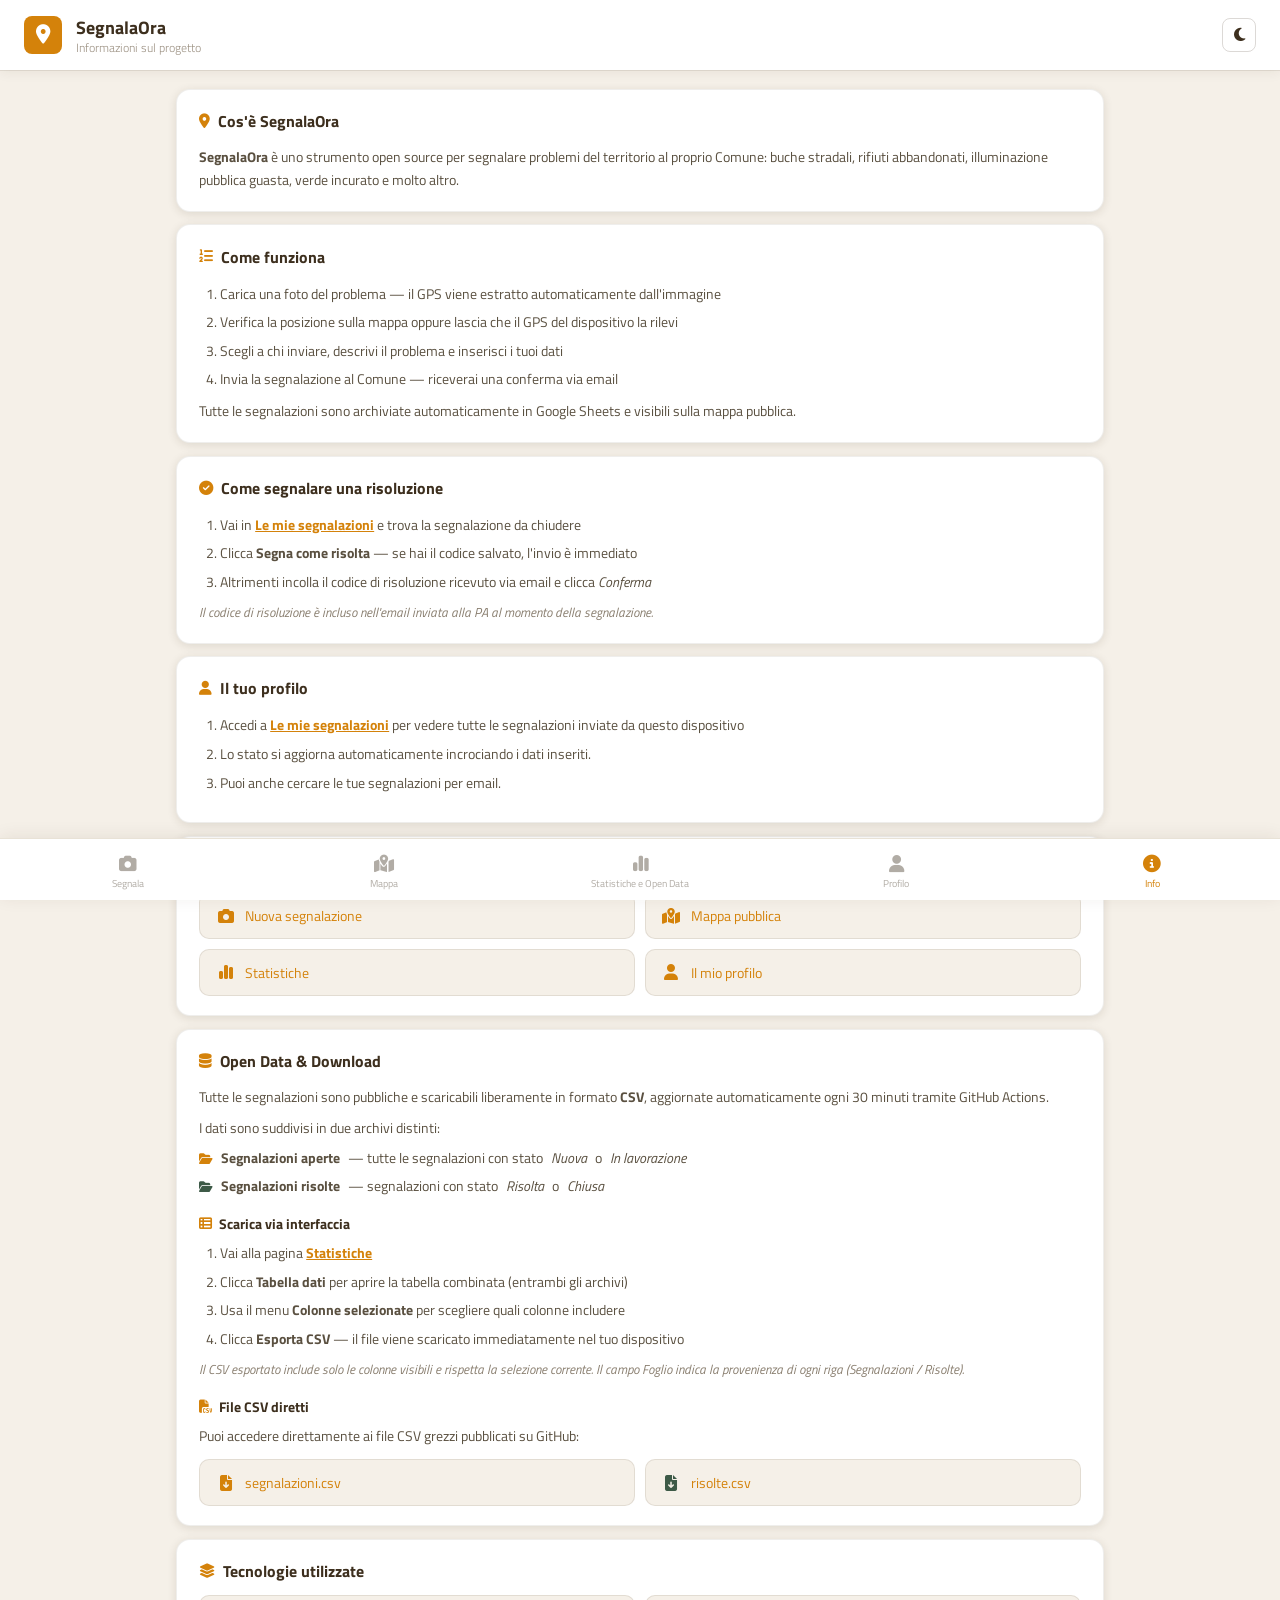
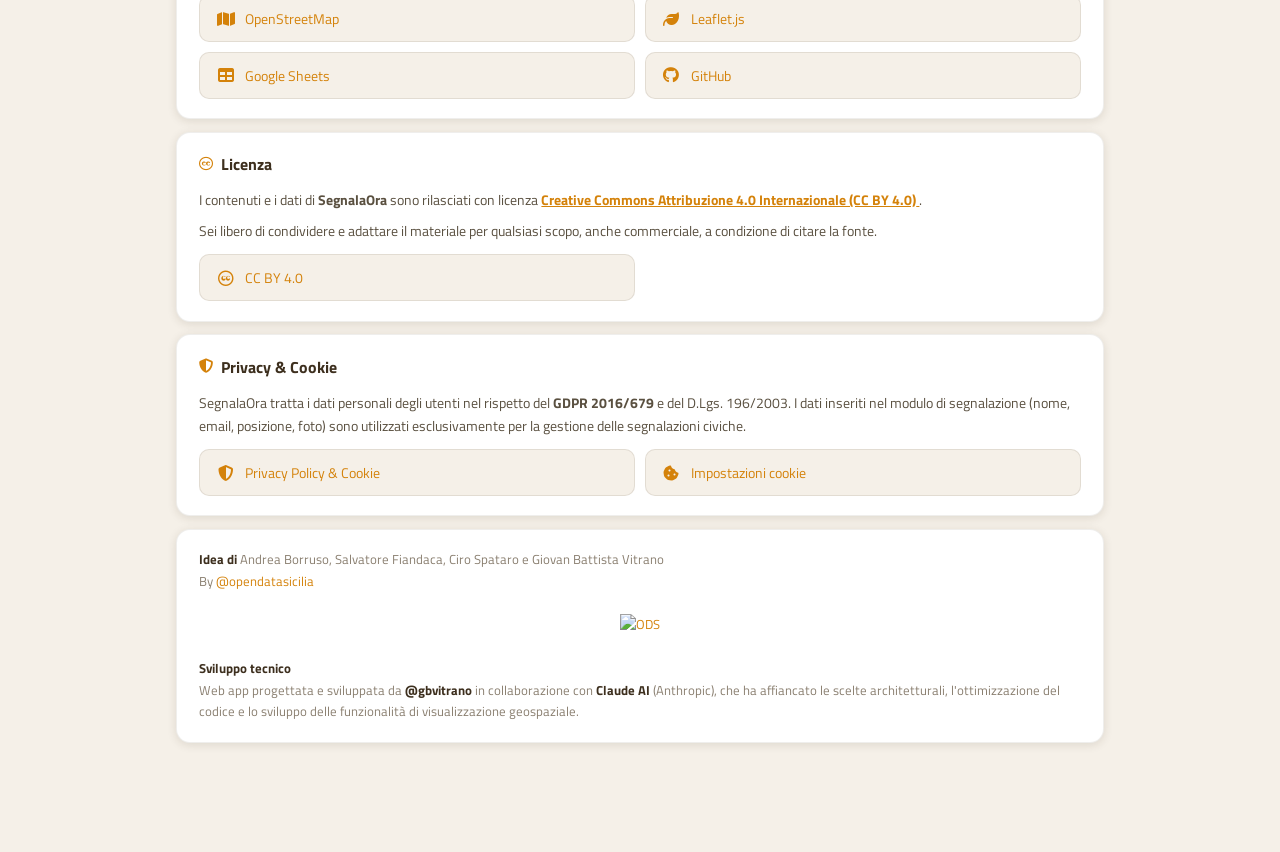
==== commit d0736c5f: "upgrade" ====
--- a/info.html
+++ b/info.html
@@ -15,12 +15,11 @@
 <body class="page-info">
 
 <header>
-  <a href="javascript:history.back()" class="btn-back" title="Torna indietro">
-    <i class="fa-solid fa-arrow-left"></i>
-  </a>
   <div class="logo-mark"><i class="fa-solid fa-location-dot"></i></div>
-  <h1>SegnalaOra</h1>
-  
+  <div>
+    <h1>SegnalaOra</h1>
+    <p>Informazioni sul progetto</p>
+  </div>
   <div class="header-actions">
     <button class="btn-theme" id="themeToggle" onclick="toggleTheme()" title="Tema">
       <i class="fa-solid fa-moon"></i>
@@ -83,6 +82,36 @@
       <a href="profilo.html" class="info-link-card">
         <i class="fa-solid fa-user"></i>
         <span>Il mio profilo</span>
+      </a>
+    </div>
+  </section>
+
+  <section class="info-section">
+    <h2><i class="fa-solid fa-database"></i> Open Data &amp; Download</h2>
+    <p>Tutte le segnalazioni sono pubbliche e scaricabili liberamente in formato <strong>CSV</strong>, aggiornate automaticamente ogni 30 minuti tramite GitHub Actions.</p>
+    <p>I dati sono suddivisi in due archivi distinti:</p>
+    <ul class="info-list">
+      <li><i class="fa-solid fa-folder-open" style="color:var(--amber)"></i> <strong>Segnalazioni aperte</strong> — tutte le segnalazioni con stato <em>Nuova</em> o <em>In lavorazione</em></li>
+      <li><i class="fa-solid fa-folder-open" style="color:var(--sage)"></i> <strong>Segnalazioni risolte</strong> — segnalazioni con stato <em>Risolta</em> o <em>Chiusa</em></li>
+    </ul>
+    <h3><i class="fa-solid fa-table-list"></i> Scarica via interfaccia</h3>
+    <ol>
+      <li>Vai alla pagina <a href="statistiche.html"><strong>Statistiche</strong></a></li>
+      <li>Clicca <strong>Tabella dati</strong> per aprire la tabella combinata (entrambi gli archivi)</li>
+      <li>Usa il menu <strong>Colonne selezionate</strong> per scegliere quali colonne includere</li>
+      <li>Clicca <strong>Esporta CSV</strong> — il file viene scaricato immediatamente nel tuo dispositivo</li>
+    </ol>
+    <p class="info-note">Il CSV esportato include solo le colonne visibili e rispetta la selezione corrente. Il campo <em>Foglio</em> indica la provenienza di ogni riga (Segnalazioni / Risolte).</p>
+    <h3><i class="fa-solid fa-file-csv"></i> File CSV diretti</h3>
+    <p>Puoi accedere direttamente ai file CSV grezzi pubblicati su GitHub:</p>
+    <div class="info-links" style="margin-top:0.75rem">
+      <a href="dati/segnalazioni.csv" class="info-link-card" download>
+        <i class="fa-solid fa-file-arrow-down" style="color:var(--amber)"></i>
+        <span>segnalazioni.csv</span>
+      </a>
+      <a href="dati/risolte.csv" class="info-link-card" download>
+        <i class="fa-solid fa-file-arrow-down" style="color:var(--sage)"></i>
+        <span>risolte.csv</span>
       </a>
     </div>
   </section>
@@ -126,14 +155,45 @@
     </div>
   </section>
 
+  <section class="info-section">
+    <h2><i class="fa-solid fa-shield-halved"></i> Privacy &amp; Cookie</h2>
+    <p>SegnalaOra tratta i dati personali degli utenti nel rispetto del <strong>GDPR 2016/679</strong> e del D.Lgs. 196/2003. I dati inseriti nel modulo di segnalazione (nome, email, posizione, foto) sono utilizzati esclusivamente per la gestione delle segnalazioni civiche.</p>
+    <div class="info-links" style="margin-top:0.75rem">
+      <a href="privacy.html" class="info-link-card">
+        <i class="fa-solid fa-shield-halved"></i>
+        <span>Privacy Policy &amp; Cookie</span>
+      </a>
+      <a href="privacy.html" class="info-link-card" onclick="event.preventDefault();cookieShowSettings()">
+        <i class="fa-solid fa-cookie-bite"></i>
+        <span>Impostazioni cookie</span>
+      </a>
+    </div>
+  </section>
+
   <section class="info-section info-credits">
     <strong>Idea di</strong> Andrea Borruso, Salvatore Fiandaca, Ciro Spataro e Giovan Battista Vitrano<br>
-    By <a href="https://opendatasicilia.it" target="_blank" rel="noopener">@opendatasicilia</a><br><br>
+    By <a href="https://opendatasicilia.it" target="_blank" rel="noopener">@opendatasicilia</a><br><br> 
+<a href="https://opendatasicilia.it/" target="_blank" style="display: block; text-align: center;">
+  <img src="img/opendatasicilia.png" alt="ODS" width="78" height="90" title="@opendatasicilia"/>
+</a>
+	<br>
     <strong>Sviluppo tecnico</strong><br>
-    Web app sviluppata attraverso una collaborazione human–Claude AI (Anthropic), che ha supportato la progettazione dell'architettura modulare, l'ottimizzazione del codice e l'implementazione di funzionalità avanzate di visualizzazione geospaziale.
+    Web app progettata e sviluppata da <a href="https://www.linkedin.com/in/gbvitrano/" target="_blank" rel="noopener"><strong>@gbvitrano</strong></a> in collaborazione con <a href="https://www.anthropic.com/claude" target="_blank" rel="noopener"><strong>Claude AI</strong></a> (Anthropic), che ha affiancato le scelte architetturali, l'ottimizzazione del codice e lo sviluppo delle funzionalità di visualizzazione geospaziale.
   </section>
 
 </main>
+
+<!-- Cookie Banner -->
+<div id="cookieBanner" class="cookie-banner" style="display:none">
+  <div class="cookie-banner__content">
+    <p><i class="fa-solid fa-cookie-bite"></i> Utilizziamo cookie analitici per migliorare il sito. Leggi la <a href="privacy.html">Privacy Policy</a>.</p>
+    <div class="cookie-banner__actions">
+      <button class="cookie-btn cookie-btn--accept" onclick="cookieAccept()">Accetta</button>
+      <button class="cookie-btn cookie-btn--refuse" onclick="cookieRefuse()">Rifiuta</button>
+    </div>
+  </div>
+</div>
+<script src="js/cookie-consent.js"></script>
 
 <!-- BOTTOM NAV -->
 <nav class="bottom-nav">
@@ -147,8 +207,7 @@
   </a>
   <a class="bnav-item" href="statistiche.html">
     <i class="fa-solid fa-chart-simple"></i>
-    <span>Statistiche</span>
-  </a>
+    <span>Statistiche e Open Data</span>  </a>
   <a class="bnav-item" href="profilo.html">
     <i class="fa-solid fa-user"></i>
     <span>Profilo</span>
--- a/css/app.css
+++ b/css/app.css
@@ -160,6 +160,31 @@
 .info-modal .credits a { color: var(--amber); text-decoration: none; }
 .info-modal .credits a:hover { text-decoration: underline; }
 
+/* Header condiviso — altezza uniforme su tutte le pagine */
+header, .stats-header { padding: 0.9rem 1.5rem; gap: 0.9rem; }
+@media (max-width: 640px) {
+  header, .stats-header { padding: 0.75rem 1rem; gap: 0.6rem; }
+}
+
+/* Header condiviso — logo + titolo + sottotitolo */
+.logo-mark {
+  width: 38px; height: 38px;
+  background: var(--amber);
+  border-radius: 8px;
+  display: flex; align-items: center; justify-content: center;
+  font-size: 1.2rem;
+  flex-shrink: 0;
+  color: white;
+}
+header p, .stats-header p {
+  font-size: 0.72rem;
+  color: #9a8f80;
+  font-weight: 300;
+  line-height: 1.2;
+}
+html.dark header p,
+html.dark .stats-header p { color: rgba(245,240,232,0.45); }
+
 /* Bottom Nav — sempre visibile su tutti i breakpoint */
 .bottom-nav {
   display: flex;
@@ -251,27 +276,14 @@
 body.page-form header {
   background: white;
   color: var(--ink);
-  padding: 1.2rem 2rem;
-  display: flex;
-  align-items: center;
-  gap: 1rem;
+  display: flex;
+  align-items: center;
   position: sticky;
   top: 0;
   z-index: 10000;
   box-shadow: 0 2px 12px rgba(26,18,8,0.08);
 }
 
-body.page-form .logo-mark {
-  width: 38px;
-  height: 38px;
-  background: var(--amber);
-  border-radius: 8px;
-  display: flex;
-  align-items: center;
-  justify-content: center;
-  font-size: 1.2rem;
-  flex-shrink: 0;
-}
 
 body.page-form header h1 {
   font-family: 'Titillium Web', sans-serif;
@@ -313,7 +325,7 @@
 
 /* ── Main layout ── */
 body.page-form main {
-  max-width: 680px;
+  max-width: 960px;
   margin: 0 auto;
   padding: 1.5rem 1.5rem 5rem;
 }
@@ -350,52 +362,85 @@
 }
 
 /* ── Foto ── */
-body.page-form .photo-zone {
-  border: 2px dashed rgba(26,18,8,0.15);
-  border-radius: 12px;
-  padding: 2.5rem 1.5rem;
-  text-align: center;
-  cursor: pointer;
-  transition: all 0.2s;
+body.page-form .section-badge {
+  display: inline-block;
+  margin-left: 0.5rem;
+  padding: 0.1rem 0.5rem;
+  background: rgba(212,130,10,0.12);
+  color: var(--amber);
+  border-radius: 20px;
+  font-size: 0.72rem;
+  font-weight: 600;
+  vertical-align: middle;
+}
+
+body.page-form .photo-grid {
+  display: grid;
+  grid-template-columns: repeat(4, 1fr);
+  gap: 0.6rem;
+  margin-top: 0.5rem;
+}
+@media (max-width: 480px) {
+  body.page-form .photo-grid { grid-template-columns: repeat(2, 1fr); }
+}
+
+body.page-form .photo-thumb {
   position: relative;
+  aspect-ratio: 1;
+  border-radius: 10px;
   overflow: hidden;
-}
-body.page-form .photo-zone:hover { border-color: var(--amber); background: rgba(212,130,10,0.03); }
-body.page-form .photo-zone input { display: none; }
-body.page-form .photo-zone .big-icon { font-size: 2.5rem; margin-bottom: 0.8rem; display: block; }
-
-body.page-form .photo-zone h3 {
-  font-family: 'Titillium Web', sans-serif;
-  font-size: 1.1rem;
-  font-weight: 600;
-  margin-bottom: 0.3rem;
-}
-body.page-form .photo-zone p { font-size: 0.82rem; color: #8a7f70; }
-
-body.page-form .photo-preview { display: none; position: relative; }
-body.page-form .photo-preview img {
-  width: 100%;
-  border-radius: 10px;
-  max-height: 280px;
+  border: 1.5px solid rgba(26,18,8,0.12);
+}
+body.page-form .photo-thumb img {
+  width: 100%; height: 100%;
   object-fit: cover;
-}
-body.page-form .photo-preview .change-btn {
+  display: block;
+}
+body.page-form .photo-thumb-del {
   position: absolute;
-  top: 10px; right: 10px;
-  background: rgba(26,18,8,0.7);
+  top: 5px; right: 5px;
+  width: 24px; height: 24px;
+  background: rgba(26,18,8,0.65);
   color: white;
   border: none;
-  border-radius: 8px;
-  padding: 0.4rem 0.8rem;
-  font-size: 0.75rem;
-  cursor: pointer;
-  font-family: 'Titillium Web', sans-serif;
-  backdrop-filter: blur(4px);
-}
+  border-radius: 50%;
+  font-size: 0.7rem;
+  cursor: pointer;
+  display: flex; align-items: center; justify-content: center;
+  backdrop-filter: blur(3px);
+}
+body.page-form .photo-thumb-num {
+  position: absolute;
+  bottom: 5px; left: 7px;
+  font-size: 0.65rem;
+  font-weight: 700;
+  color: white;
+  text-shadow: 0 1px 3px rgba(0,0,0,0.6);
+}
+
+body.page-form .photo-add-slot {
+  aspect-ratio: 1;
+  border: 2px dashed rgba(26,18,8,0.2);
+  border-radius: 10px;
+  display: flex;
+  flex-direction: column;
+  align-items: center;
+  justify-content: center;
+  gap: 0.3rem;
+  cursor: pointer;
+  color: #8a7f70;
+  font-size: 0.78rem;
+  transition: all 0.2s;
+  text-align: center;
+  padding: 0.5rem;
+}
+body.page-form .photo-add-slot i { font-size: 1.4rem; color: var(--amber); }
+body.page-form .photo-add-slot small { font-size: 0.65rem; color: #b0a898; line-height: 1.2; }
+body.page-form .photo-add-slot:hover { border-color: var(--amber); background: rgba(212,130,10,0.04); }
 
 body.page-form .photo-info {
-  margin-top: 0.8rem;
-  padding: 0.6rem 0.9rem;
+  margin-top: 0.6rem;
+  padding: 0.5rem 0.9rem;
   background: rgba(61,90,71,0.08);
   border-radius: 8px;
   font-size: 0.78rem;
@@ -534,7 +579,7 @@
 body.page-form textarea.invalid,
 body.page-form select.invalid { border-color: var(--rust) !important; background: #fff5f5; }
 
-body.page-form .photo-zone.invalid { border-color: var(--rust) !important; background: rgba(192,57,43,0.04); }
+body.page-form .photo-add-slot.invalid { border-color: var(--rust) !important; background: rgba(192,57,43,0.04); }
 
 body.page-form input.valid { border-color: var(--sage) !important; background: #f0fff4; }
 
@@ -649,9 +694,9 @@
 body.page-form .send-btn {
   width: 100%;
   padding: 1.1rem;
-  background: var(--ink);
-  color: var(--paper);
-  border: none;
+  background: #ffffff;
+  color: var(--ink);
+  border: 1.5px solid rgba(60,40,20,0.1);
   border-radius: 14px;
   font-family: 'Titillium Web', sans-serif;
   font-size: 1.15rem;
@@ -661,22 +706,23 @@
   align-items: center;
   justify-content: center;
   gap: 0.6rem;
-  transition: all 0.25s;
+  transition: border-color .18s, background .18s, color .18s;
   letter-spacing: -0.01em;
-  box-shadow: 0 4px 16px rgba(26,18,8,0.2);
-}
+}
+body.page-form .send-btn i { color: var(--amber); }
 body.page-form .send-btn:hover {
-  background: var(--amber);
-  transform: translateY(-1px);
-  box-shadow: 0 6px 20px rgba(212,130,10,0.3);
-}
-body.page-form .send-btn:disabled { opacity: 0.6; cursor: not-allowed; transform: none; }
+  border-color: var(--amber);
+  background: rgba(212,130,10,0.04);
+  color: var(--amber);
+}
+body.page-form .send-btn:hover i { color: var(--amber); }
+body.page-form .send-btn:disabled { opacity: 0.6; cursor: not-allowed; }
 
 body.page-form .btn-next {
   padding: 0.8rem 1.8rem;
-  background: var(--ink);
-  color: var(--paper);
-  border: none;
+  background: var(--paper);
+  color: var(--ink);
+  border: 1.5px solid rgba(60,40,20,0.1);
   border-radius: 10px;
   font-family: 'Titillium Web', sans-serif;
   font-size: 0.9rem;
@@ -685,9 +731,10 @@
   display: flex;
   align-items: center;
   gap: 0.4rem;
-  transition: all 0.2s;
-}
-body.page-form .btn-next:hover { background: var(--amber); }
+  transition: border-color .18s, background .18s, color .18s;
+}
+body.page-form .btn-next i { color: var(--amber); }
+body.page-form .btn-next:hover { border-color: var(--amber); background: rgba(212,130,10,0.04); color: var(--amber); }
 
 /* ── Success overlay ── */
 body.page-form .success-overlay {
@@ -896,7 +943,6 @@
 /* ── Responsive form ── */
 @media (max-width: 640px) {
   body.page-form main { padding: 1rem 1rem 4.5rem; }
-  body.page-form header { padding: 0.75rem 1rem; }
   body.page-form header h1 { font-size: 1.1rem; }
 
   body.page-form .btn-map-link { display: none; }
@@ -952,7 +998,9 @@
 html.dark body.page-form input.invalid,
 html.dark body.page-form textarea.invalid,
 html.dark body.page-form select.invalid { background: rgba(192,57,43,0.12) !important; }
-html.dark body.page-form .photo-zone.invalid { border-color: var(--rust) !important; background: rgba(192,57,43,0.08) !important; }
+html.dark body.page-form .photo-add-slot { border-color: rgba(255,255,255,0.15); color: rgba(245,240,232,0.45); }
+html.dark body.page-form .photo-add-slot:hover { border-color: var(--amber); background: rgba(212,130,10,0.08); }
+html.dark body.page-form .photo-thumb { border-color: rgba(255,255,255,0.1); }
 
 html.dark body.page-form .dest-btn { background: #1a1208; border-color: rgba(255,255,255,0.1); }
 html.dark body.page-form .dest-btn:hover    { border-color: var(--amber-light); background: rgba(212,130,10,0.08); }
@@ -969,10 +1017,7 @@
 html.dark body.page-form .section-hint,
 html.dark body.page-form .field-hint { color: rgba(245,240,232,0.38); }
 
-html.dark body.page-form .photo-zone { border-color: rgba(255,255,255,0.1); }
-html.dark body.page-form .photo-zone:hover { background: rgba(212,130,10,0.06); }
-html.dark body.page-form .photo-zone h3 { color: #f5f0e8; }
-html.dark body.page-form .photo-zone p  { color: rgba(245,240,232,0.38); }
+html.dark body.page-form .section-badge { background: rgba(212,130,10,0.2); }
 
 html.dark body.page-form .btn-sm { border-color: rgba(255,255,255,0.1); background: #1e1812; color: rgba(245,240,232,0.7); }
 html.dark body.page-form .btn-sm:hover { border-color: var(--amber); color: var(--amber); }
@@ -996,6 +1041,11 @@
 html.dark body.page-form .exif-banner-btn:hover { background: rgba(244,197,66,0.15); }
 html.dark body.page-form .copy-reminder { background: rgba(244,197,66,0.1); border-color: rgba(244,197,66,0.3); color: #f4c542; }
 
+html.dark body.page-form .send-btn { background: #1e1812; border-color: rgba(255,255,255,0.12); color: #f5f0e8; }
+html.dark body.page-form .send-btn:hover { border-color: var(--amber); background: rgba(212,130,10,0.08); color: var(--amber); }
+html.dark body.page-form .btn-next { background: #1e1812; border-color: rgba(255,255,255,0.12); color: #f5f0e8; }
+html.dark body.page-form .btn-next:hover { border-color: var(--amber); background: rgba(212,130,10,0.08); color: var(--amber); }
+
 
 
 /* ═══════════════════════════════════════════════════════
@@ -1016,27 +1066,13 @@
 body.page-map header {
   background: white;
   color: var(--ink);
-  padding: 0.9rem 1.5rem;
-  display: flex;
-  align-items: center;
-  gap: 1rem;
+  display: flex;
+  align-items: center;
   z-index: 200;
   flex-shrink: 0;
   box-shadow: 0 1px 0 rgba(60,40,20,0.10), 0 2px 12px rgba(60,40,20,0.07);
 }
 
-body.page-map .logo-mark {
-  width: 32px;
-  height: 32px;
-  background: var(--amber);
-  border-radius: 7px;
-  display: flex;
-  align-items: center;
-  justify-content: center;
-  font-size: 1rem;
-  flex-shrink: 0;
-  color: white;
-}
 
 body.page-map header h1 {
   font-family: 'Titillium Web', sans-serif;
@@ -1311,6 +1347,49 @@
 body.page-map .ri-meta { display: flex; gap: 0.5rem; align-items: center; }
 body.page-map .ri-date { font-size: 0.68rem; color: #a8a090; }
 
+/* ── Dettaglio inline (mobile) ── */
+body.page-map .ri-detail {
+  display: none;
+  margin-top: 0.65rem;
+  padding-top: 0.65rem;
+  border-top: 1px solid rgba(26,18,8,0.08);
+}
+body.page-map .ri-detail.open { display: block; }
+body.page-map .rid-descr {
+  font-size: 0.78rem;
+  color: var(--ink);
+  line-height: 1.45;
+  margin-bottom: 0.5rem;
+}
+body.page-map .rid-row {
+  font-size: 0.72rem;
+  color: #6a6055;
+  display: flex;
+  align-items: center;
+  gap: 0.4rem;
+  margin-bottom: 0.25rem;
+}
+body.page-map .rid-row i { width: 14px; text-align: center; flex-shrink: 0; color: var(--amber); }
+body.page-map .rid-imgs {
+  display: flex;
+  gap: 0.4rem;
+  flex-wrap: wrap;
+  margin: 0.5rem 0;
+}
+body.page-map .rid-imgs img {
+  width: 80px; height: 80px;
+  object-fit: cover;
+  border-radius: 8px;
+  cursor: pointer;
+  border: 1.5px solid rgba(26,18,8,0.1);
+}
+body.page-map .rid-id {
+  font-size: 0.62rem;
+  color: #b0a898;
+  margin-top: 0.4rem;
+  font-family: monospace;
+}
+
 body.page-map .stato-badge {
   font-size: 0.62rem;
   padding: 0.15rem 0.5rem;
@@ -1344,6 +1423,36 @@
   font-weight: 500;
 }
 body.page-map .no-results-reset:hover { border-color: var(--amber); background: rgba(212,130,10,0.06); }
+
+/* ── Paginazione lista ── */
+body.page-map .list-pagination {
+  display: flex;
+  align-items: center;
+  justify-content: center;
+  gap: 0.75rem;
+  padding: 0.85rem 1rem;
+  border-top: 1px solid rgba(60,40,20,0.07);
+  margin-top: 0.25rem;
+}
+body.page-map .lpag-btn {
+  width: 30px; height: 30px;
+  display: flex; align-items: center; justify-content: center;
+  background: none;
+  border: 1.5px solid rgba(60,40,20,0.18);
+  border-radius: 7px;
+  cursor: pointer;
+  color: var(--ink);
+  font-size: 0.75rem;
+  transition: border-color .18s, background .18s;
+}
+body.page-map .lpag-btn:hover:not(:disabled) { border-color: var(--amber); color: var(--amber); }
+body.page-map .lpag-btn:disabled { opacity: 0.3; cursor: not-allowed; }
+body.page-map .lpag-info {
+  font-size: 0.78rem;
+  color: rgba(61,47,30,0.55);
+  min-width: 3rem;
+  text-align: center;
+}
 
 /* ── Mappa principale ── */
 body.page-map #map { flex: 1; z-index: 1; }
@@ -1508,8 +1617,7 @@
     overflow-x: hidden;
     padding-bottom: 68px;
   }
-  body.page-map header { padding: 0.7rem 1rem; gap: 0.5rem; position: sticky; top: 0; z-index: 200; }
-  body.page-map header p { display: none; }
+  body.page-map header { position: sticky; top: 0; z-index: 200; }
   body.page-map .btn-theme { display: flex; }
 
   body.page-map .app-body {
@@ -1618,8 +1726,17 @@
 html.dark body.page-map .ri-cat  { color: #f5f0e8; }
 html.dark body.page-map .ri-addr { color: rgba(245,240,232,0.38); }
 html.dark body.page-map .ri-date { color: rgba(245,240,232,0.28); }
+html.dark body.page-map .ri-detail { border-top-color: rgba(255,255,255,0.07); }
+html.dark body.page-map .rid-descr { color: rgba(245,240,232,0.85); }
+html.dark body.page-map .rid-row   { color: rgba(245,240,232,0.5); }
+html.dark body.page-map .rid-imgs img { border-color: rgba(255,255,255,0.1); }
+html.dark body.page-map .rid-id    { color: rgba(245,240,232,0.25); }
 html.dark body.page-map .no-results      { color: rgba(245,240,232,0.38); }
 html.dark body.page-map .no-results-reset { border-color: rgba(255,255,255,0.15); color: var(--amber); }
+html.dark body.page-map .list-pagination { border-top-color: rgba(255,255,255,0.06); }
+html.dark body.page-map .lpag-btn  { border-color: rgba(255,255,255,0.12); color: rgba(245,240,232,0.6); }
+html.dark body.page-map .lpag-btn:hover:not(:disabled) { border-color: var(--amber); color: var(--amber); }
+html.dark body.page-map .lpag-info { color: rgba(245,240,232,0.35); }
 
 html.dark body.page-map .resolve-id-box { background: #1a1410; border-color: rgba(255,255,255,0.15); color: #f5f0e8; }
 
@@ -1656,33 +1773,20 @@
 body.page-stats .stats-header {
   background: white;
   color: var(--ink);
-  padding: 1rem 1.5rem;
-  display: flex;
-  align-items: center;
-  gap: 0.9rem;
+  display: flex;
+  align-items: center;
   position: sticky;
   top: 0;
   z-index: 10;
   box-shadow: 0 1px 0 rgba(60,40,20,0.10), 0 2px 12px rgba(60,40,20,0.07);
 }
 
-body.page-stats .sh-icon {
-  width: 38px; height: 38px;
-  background: var(--amber);
-  border-radius: 10px;
-  display: flex; align-items: center; justify-content: center;
-  font-size: 1rem;
-  flex-shrink: 0;
-  color: white;
-}
-
 body.page-stats .stats-header h1 {
   font-family: 'Titillium Web', sans-serif;
   font-size: 1.2rem;
   font-weight: 600;
   color: var(--ink);
 }
-body.page-stats .stats-header p { font-size: 0.72rem; color: #9a8f80; font-weight: 300; }
 body.page-stats .stats-header .btn-theme { margin-left: auto; }
 
 /* ── Loading stats ── */
@@ -1763,12 +1867,13 @@
 /* ── Filter bar ── */
 body.page-stats .filter-bar {
   display: flex;
-  align-items: center;
-  gap: 0.75rem;
+  align-items: flex-start;
+  flex-wrap: wrap;
+  gap: 0.6rem;
   margin-bottom: 1rem;
   background: white;
   border-radius: 12px;
-  padding: 0.7rem 1rem;
+  padding: 0.75rem 1rem;
   border: 1.5px solid rgba(60,40,20,0.07);
   box-shadow: 0 2px 10px rgba(60,40,20,0.07);
   transition: border-color 0.2s, background 0.2s;
@@ -1784,54 +1889,48 @@
   align-items: center;
   gap: 0.35rem;
   flex-shrink: 0;
+  padding-top: 0.3rem;
 }
 body.page-stats .filter-bar.active .filter-bar-label { color: var(--amber); }
 
-body.page-stats .select-wrap-stats { flex: 1; position: relative; min-width: 0; }
-body.page-stats .select-wrap-stats::after {
-  content: '▾';
-  position: absolute;
-  right: 0.85rem; top: 50%;
-  transform: translateY(-50%);
-  pointer-events: none;
-  color: #9a8f80;
-  font-size: 0.85rem;
-}
-body.page-stats .select-wrap-stats select {
-  width: 100%;
-  padding: 0.52rem 2.2rem 0.52rem 0.85rem;
-  border: 1.5px solid rgba(60,40,20,0.10);
-  border-radius: 8px;
-  font-family: 'Titillium Web', sans-serif;
-  font-size: 0.85rem;
+/* ── Category chips ── */
+body.page-stats .cat-chips {
+  display: flex;
+  flex-wrap: wrap;
+  gap: 0.4rem;
+  flex: 1;
+  min-width: 0;
+}
+body.page-stats .cat-chip {
+  display: inline-flex;
+  align-items: center;
+  gap: 0.35rem;
+  padding: 0.3rem 0.7rem;
+  border: 1.5px solid rgba(60,40,20,0.12);
+  border-radius: 20px;
   background: var(--paper);
-  color: var(--ink);
-  appearance: none;
-  cursor: pointer;
-  transition: border-color 0.2s;
+  font-family: 'Titillium Web', sans-serif;
+  font-size: 0.75rem;
+  font-weight: 500;
+  color: #6b5e4e;
+  cursor: pointer;
+  transition: all 0.15s;
   white-space: nowrap;
-  overflow: hidden;
-  text-overflow: ellipsis;
-}
-body.page-stats .select-wrap-stats select:focus { outline: none; border-color: var(--amber); }
-body.page-stats .filter-bar.active .select-wrap-stats select { border-color: var(--amber); }
-
-body.page-stats .filter-reset {
-  background: rgba(60,40,20,0.07);
-  border: none;
-  border-radius: 50%;
-  width: 28px; height: 28px;
-  flex-shrink: 0;
-  cursor: pointer;
-  display: none;
-  align-items: center;
-  justify-content: center;
-  font-size: 0.75rem;
-  color: #9a8f80;
-  transition: background 0.15s, color 0.15s;
-}
-body.page-stats .filter-reset:hover { background: var(--rust); color: white; }
-body.page-stats .filter-bar.active .filter-reset { display: flex; }
+}
+body.page-stats .cat-chip i { font-size: 0.72rem; color: #9a8f80; transition: color 0.15s; }
+body.page-stats .cat-chip em { font-style: normal; color: #b0a898; font-size: 0.68rem; }
+body.page-stats .cat-chip:hover {
+  border-color: var(--amber);
+  color: var(--amber);
+}
+body.page-stats .cat-chip:hover i { color: var(--amber); }
+body.page-stats .cat-chip.active {
+  background: var(--amber);
+  border-color: var(--amber);
+  color: white;
+}
+body.page-stats .cat-chip.active i,
+body.page-stats .cat-chip.active em { color: rgba(255,255,255,0.8); }
 
 /* ── Charts grid ── */
 body.page-stats .charts-grid {
@@ -1891,29 +1990,29 @@
 
 /* ── Responsive stats ── */
 @media (max-width: 600px) {
-  body.page-stats .stats-header { padding: 0.75rem 1rem; }
   body.page-stats .stat-cards            { grid-template-columns: 1fr 1fr; }
   body.page-stats .charts-grid           { grid-template-columns: 1fr; }
   body.page-stats .chart-card.chart-wide { grid-column: 1; }
   body.page-stats .chart-wrap            { height: 180px; }
   body.page-stats .sc-num                { font-size: 1.9rem; }
   body.page-stats .stats-content         { padding: 1rem 0.9rem 4.5rem; }
-  body.page-stats .filter-bar            { flex-wrap: wrap; gap: 0.5rem; }
-  body.page-stats .filter-bar-label      { flex-basis: 100%; }
+  body.page-stats .filter-bar-label      { flex-basis: 100%; padding-top: 0; }
 }
 
 /* ── Dark mode stats ── */
 html.dark body.page-stats { background: #0f0d0b; color: #f5f0e8; }
 html.dark body.page-stats .stats-header { background: #181410; color: #f5f0e8; border-bottom: 1px solid rgba(255,255,255,0.07); box-shadow: none; }
 html.dark body.page-stats .stats-header h1 { color: #f5f0e8; }
-html.dark body.page-stats .stats-header p  { color: rgba(245,240,232,0.45); }
 
 html.dark body.page-stats .stat-card { background: #1a1410; box-shadow: 0 4px 16px rgba(0,0,0,0.3); }
 html.dark body.page-stats .sc-lbl { color: rgba(245,240,232,0.38); }
 html.dark body.page-stats .filter-bar { background: #1a1410; border-color: rgba(255,255,255,0.07); }
 html.dark body.page-stats .filter-bar-label { color: rgba(245,240,232,0.4); }
-html.dark body.page-stats .select-wrap-stats select { background: #1a1208; border-color: rgba(255,255,255,0.12); color: #f5f0e8; }
-html.dark body.page-stats .filter-reset { background: rgba(255,255,255,0.07); color: rgba(245,240,232,0.5); }
+html.dark body.page-stats .cat-chip { background: #1a1208; border-color: rgba(255,255,255,0.1); color: rgba(245,240,232,0.6); }
+html.dark body.page-stats .cat-chip i { color: rgba(245,240,232,0.35); }
+html.dark body.page-stats .cat-chip em { color: rgba(245,240,232,0.3); }
+html.dark body.page-stats .cat-chip:hover { border-color: var(--amber); color: var(--amber); }
+html.dark body.page-stats .cat-chip.active { background: var(--amber); border-color: var(--amber); color: white; }
 html.dark body.page-stats .chart-card  { background: #1a1410; box-shadow: 0 4px 16px rgba(0,0,0,0.3); }
 html.dark body.page-stats .chart-title { color: rgba(245,240,232,0.38); }
 html.dark body.page-stats .loading-wrap { color: rgba(245,240,232,0.45); }
@@ -1926,6 +2025,241 @@
 html.dark body.page-stats .info-modal-close { color: rgba(245,240,232,0.5); }
 html.dark body.page-stats .info-modal-close:hover { background: rgba(255,255,255,0.08); }
 
+/* ── Tabella dati ── */
+body.page-stats .table-toggle-bar {
+  display: flex;
+  justify-content: center;
+  padding: 1.5rem 0 1.5rem;
+}
+body.page-stats .btn-table-toggle {
+  display: flex;
+  align-items: center;
+  gap: 0.5rem;
+  background: var(--paper);
+  border: 1.5px solid rgba(60,40,20,0.18);
+  border-radius: 8px;
+  padding: 0.55rem 1.3rem;
+  font-family: 'Titillium Web', sans-serif;
+  font-size: 0.88rem;
+  font-weight: 600;
+  color: var(--ink);
+  cursor: pointer;
+  transition: border-color 0.2s, color 0.2s;
+}
+body.page-stats .btn-table-toggle:hover,
+body.page-stats .btn-table-toggle.active { border-color: var(--amber); color: var(--amber); }
+
+body.page-stats .table-section { animation: fadeIn 0.22s ease; }
+
+body.page-stats .table-toolbar {
+  display: flex;
+  align-items: flex-start;
+  gap: 0.75rem;
+  flex-wrap: wrap;
+  margin-bottom: 1.5rem;
+}
+/* Dropdown selezione colonne */
+body.page-stats .col-dropdown { position: relative; flex: 1; min-width: 200px; max-width: 380px; }
+body.page-stats .col-dropdown-trigger {
+  display: flex;
+  align-items: center;
+  gap: 0.5rem;
+  width: 100%;
+  background: var(--paper);
+  border: 1.5px solid rgba(60,40,20,0.15);
+  border-radius: 8px;
+  padding: 0.45rem 0.75rem;
+  cursor: pointer;
+  transition: border-color 0.2s;
+  user-select: none;
+}
+body.page-stats .col-dropdown-trigger:hover { border-color: var(--amber); }
+body.page-stats .col-dd-badge {
+  min-width: 22px;
+  height: 22px;
+  background: var(--amber);
+  color: #fff;
+  border-radius: 50%;
+  font-family: 'Titillium Web', sans-serif;
+  font-size: 0.72rem;
+  font-weight: 700;
+  display: flex;
+  align-items: center;
+  justify-content: center;
+  flex-shrink: 0;
+}
+body.page-stats .col-dd-label {
+  flex: 1;
+  font-family: 'Titillium Web', sans-serif;
+  font-size: 0.8rem;
+  color: #7a6e60;
+}
+body.page-stats .col-dd-clear {
+  color: #9a8f80;
+  font-size: 0.75rem;
+  cursor: pointer;
+  padding: 0 0.1rem;
+  transition: color 0.15s;
+  flex-shrink: 0;
+  line-height: 1;
+}
+body.page-stats .col-dd-clear:hover { color: var(--rust); }
+body.page-stats .col-dd-sep { color: rgba(60,40,20,0.18); font-size: 0.9rem; flex-shrink: 0; }
+body.page-stats .col-dd-chevron { color: #9a8f80; font-size: 0.72rem; flex-shrink: 0; }
+body.page-stats .col-panel {
+  position: absolute;
+  bottom: calc(100% + 4px);
+  left: 0;
+  min-width: 260px;
+  max-height: 320px;
+  overflow-y: auto;
+  background: var(--paper);
+  border: 1.5px solid rgba(60,40,20,0.12);
+  border-radius: 10px;
+  box-shadow: 0 -4px 24px rgba(60,40,20,0.12);
+  z-index: 50;
+}
+body.page-stats .col-panel-option {
+  display: flex;
+  align-items: center;
+  gap: 0.65rem;
+  padding: 0.5rem 0.9rem;
+  cursor: pointer;
+  border-bottom: 1px solid rgba(60,40,20,0.05);
+  transition: background 0.12s;
+}
+body.page-stats .col-panel-option:last-child { border-bottom: none; }
+body.page-stats .col-panel-option:hover { background: rgba(212,130,10,0.06); }
+body.page-stats .col-panel-opt-all {
+  border-bottom: 1px solid rgba(60,40,20,0.1) !important;
+}
+body.page-stats .col-chk {
+  width: 16px;
+  height: 16px;
+  border: 1.5px solid rgba(60,40,20,0.25);
+  border-radius: 3px;
+  flex-shrink: 0;
+  display: flex;
+  align-items: center;
+  justify-content: center;
+  transition: background 0.15s, border-color 0.15s;
+}
+body.page-stats .col-chk.checked,
+body.page-stats .col-chk.indeterminate { background: var(--amber); border-color: var(--amber); }
+body.page-stats .col-chk.checked::after {
+  content: '';
+  display: block;
+  width: 9px;
+  height: 5px;
+  border-left: 2px solid #fff;
+  border-bottom: 2px solid #fff;
+  transform: rotate(-45deg) translateY(-1px);
+}
+body.page-stats .col-chk.indeterminate::after {
+  content: '';
+  display: block;
+  width: 8px;
+  height: 2px;
+  background: #fff;
+}
+body.page-stats .col-opt-label {
+  font-family: 'Titillium Web', sans-serif;
+  font-size: 0.8rem;
+  color: #9a8f80;
+  overflow: hidden;
+  text-overflow: ellipsis;
+  white-space: nowrap;
+}
+body.page-stats .col-opt-label.selected { color: var(--ink); font-weight: 600; }
+body.page-stats .col-opt-all-label { color: var(--ink); font-weight: 700; }
+body.page-stats .btn-export-csv {
+  display: flex;
+  align-items: center;
+  gap: 0.45rem;
+  background: var(--sage);
+  color: #fff;
+  border: none;
+  border-radius: 8px;
+  padding: 0.5rem 1.1rem;
+  font-family: 'Titillium Web', sans-serif;
+  font-size: 0.82rem;
+  font-weight: 600;
+  cursor: pointer;
+  transition: background 0.2s;
+  white-space: nowrap;
+}
+body.page-stats .btn-export-csv:hover { background: #2d4435; }
+body.page-stats .table-wrap {
+  overflow-x: auto;
+  border-radius: 10px;
+  border: 1.5px solid rgba(60,40,20,0.1);
+  box-shadow: 0 2px 12px rgba(60,40,20,0.06);
+}
+body.page-stats .data-table {
+  width: 100%;
+  border-collapse: collapse;
+  font-family: 'Titillium Web', sans-serif;
+  font-size: 0.8rem;
+}
+body.page-stats .data-table thead th {
+  background: rgba(212,130,10,0.08);
+  color: var(--ink);
+  font-weight: 700;
+  padding: 0.55rem 0.75rem;
+  text-align: left;
+  border-bottom: 2px solid rgba(212,130,10,0.25);
+  white-space: nowrap;
+  position: sticky;
+  top: 0;
+}
+body.page-stats .data-table tbody tr { border-bottom: 1px solid rgba(60,40,20,0.07); transition: background 0.12s; }
+body.page-stats .data-table tbody tr:hover { background: rgba(212,130,10,0.04); }
+body.page-stats .data-table tbody td {
+  padding: 0.45rem 0.75rem;
+  color: #5a4e40;
+  max-width: 220px;
+  overflow: hidden;
+  text-overflow: ellipsis;
+  white-space: nowrap;
+}
+body.page-stats .badge-foglio {
+  display: inline-block;
+  padding: 0.1rem 0.45rem;
+  border-radius: 4px;
+  font-size: 0.7rem;
+  font-weight: 700;
+  letter-spacing: 0.02em;
+}
+body.page-stats .badge-aperta  { background: rgba(212,130,10,0.15); color: #b06010; }
+body.page-stats .badge-risolta { background: rgba(61,90,71,0.15);   color: #2d5038; }
+
+/* dark mode — tabella */
+html.dark body.page-stats .btn-table-toggle { background: #1a1410; color: rgba(245,240,232,0.7); border-color: rgba(255,255,255,0.1); }
+html.dark body.page-stats .btn-table-toggle:hover,
+html.dark body.page-stats .btn-table-toggle.active { border-color: var(--amber); color: var(--amber); }
+html.dark body.page-stats .col-dropdown-trigger { background: #1a1410; border-color: rgba(255,255,255,0.1); }
+html.dark body.page-stats .col-dropdown-trigger:hover { border-color: var(--amber); }
+html.dark body.page-stats .col-dd-label { color: rgba(245,240,232,0.4); }
+html.dark body.page-stats .col-dd-clear { color: rgba(245,240,232,0.3); }
+html.dark body.page-stats .col-dd-clear:hover { color: var(--rust); }
+html.dark body.page-stats .col-dd-sep { color: rgba(255,255,255,0.15); }
+html.dark body.page-stats .col-dd-chevron { color: rgba(245,240,232,0.35); }
+html.dark body.page-stats .col-panel { background: #1e1a14; border-color: rgba(255,255,255,0.08); box-shadow: 0 6px 24px rgba(0,0,0,0.35); }
+html.dark body.page-stats .col-panel-option { border-bottom-color: rgba(255,255,255,0.05); }
+html.dark body.page-stats .col-panel-option:hover { background: rgba(212,130,10,0.08); }
+html.dark body.page-stats .col-panel-opt-all { border-bottom-color: rgba(255,255,255,0.1) !important; }
+html.dark body.page-stats .col-chk { border-color: rgba(255,255,255,0.2); }
+html.dark body.page-stats .col-opt-label { color: rgba(245,240,232,0.35); }
+html.dark body.page-stats .col-opt-label.selected { color: rgba(245,240,232,0.85); }
+html.dark body.page-stats .col-opt-all-label { color: rgba(245,240,232,0.85); }
+html.dark body.page-stats .table-wrap { border-color: rgba(255,255,255,0.08); }
+html.dark body.page-stats .data-table thead th { background: rgba(212,130,10,0.1); color: rgba(245,240,232,0.85); border-bottom-color: rgba(212,130,10,0.3); }
+html.dark body.page-stats .data-table tbody tr { border-bottom-color: rgba(255,255,255,0.05); }
+html.dark body.page-stats .data-table tbody tr:hover { background: rgba(212,130,10,0.06); }
+html.dark body.page-stats .data-table tbody td { color: rgba(245,240,232,0.55); }
+html.dark body.page-stats .badge-aperta  { background: rgba(212,130,10,0.2);  color: #e0a040; }
+html.dark body.page-stats .badge-risolta { background: rgba(61,90,71,0.25);   color: #5a9470; }
+
 
 /* ═══════════════════════════════════════════════════════
    PAGINA: PROFILO — profilo.html (body.page-profile)
@@ -1945,10 +2279,8 @@
 body.page-profile header {
   background: white;
   color: var(--ink);
-  padding: 0.9rem 1.2rem;
-  display: flex;
-  align-items: center;
-  gap: 0.75rem;
+  display: flex;
+  align-items: center;
   z-index: 100;
   flex-shrink: 0;
   box-shadow: 0 1px 0 rgba(60,40,20,0.10), 0 2px 12px rgba(60,40,20,0.07);
@@ -1971,12 +2303,7 @@
 }
 body.page-profile .btn-back:hover { border-color: var(--amber); color: var(--amber); }
 
-body.page-profile header h1 {
-  font-size: 1.1rem;
-  font-weight: 700;
-  color: var(--ink);
-  flex: 1;
-}
+body.page-profile header h1 { font-size: 1.1rem; font-weight: 700; color: var(--ink); }
 body.page-profile .header-actions { margin-left: auto; display: flex; gap: 0.5rem; align-items: center; }
 
 /* Override btn-theme per profilo (34px, bordi squadrati) */
@@ -1989,7 +2316,7 @@
 }
 
 /* ── Main profilo ── */
-body.page-profile main { flex: 1; padding: 1rem 1rem 1.5rem; max-width: 640px; margin: 0 auto; width: 100%; }
+body.page-profile main { flex: 1; padding: 1rem 1rem 1.5rem; max-width: 960px; margin: 0 auto; width: 100%; }
 
 /* ── Summary stats ── */
 body.page-profile .profile-summary {
@@ -2027,8 +2354,8 @@
 body.page-profile .email-search-toggle {
   width: 100%;
   padding: 0.65rem 1rem;
-  background: white;
-  border: 1.5px dashed rgba(61,47,30,0.2);
+  background: var(--paper);
+  border: 1.5px solid rgba(60,40,20,0.1);
   border-radius: 10px;
   cursor: pointer;
   font-family: 'Titillium Web', sans-serif;
@@ -2063,18 +2390,19 @@
 body.page-profile .email-search-form button {
   width: 100%;
   padding: 0.65rem;
-  background: var(--amber);
-  color: white;
-  border: none;
+  background: var(--paper);
+  color: var(--ink);
+  border: 1.5px solid rgba(60,40,20,0.1);
   border-radius: 8px;
   cursor: pointer;
   font-family: 'Titillium Web', sans-serif;
   font-size: 0.95rem;
   font-weight: 600;
   display: flex; align-items: center; justify-content: center; gap: 0.4rem;
-  transition: background .18s;
-}
-body.page-profile .email-search-form button:hover:not(:disabled) { background: var(--amber-light); }
+  transition: border-color .18s, background .18s, color .18s;
+}
+body.page-profile .email-search-form button i { color: var(--amber); }
+body.page-profile .email-search-form button:hover:not(:disabled) { border-color: var(--amber); background: rgba(212,130,10,0.04); color: var(--amber); }
 body.page-profile .email-search-form button:disabled { opacity: 0.6; cursor: not-allowed; }
 body.page-profile .search-hint { font-size: 0.75rem; color: #9a8f80; margin-top: 0.5rem; text-align: center; }
 
@@ -2135,8 +2463,8 @@
 /* ── Clear section ── */
 body.page-profile .clear-section { margin-top: 1.5rem; text-align: center; }
 body.page-profile .btn-clear {
-  background: none;
-  border: 1.5px solid rgba(192,57,43,0.3);
+  background: var(--paper);
+  border: 1.5px solid rgba(192,57,43,0.25);
   color: var(--rust);
   border-radius: 8px;
   padding: 0.5rem 1.2rem;
@@ -2144,8 +2472,9 @@
   font-family: 'Titillium Web', sans-serif;
   font-size: 0.85rem;
   display: inline-flex; align-items: center; gap: 0.4rem;
-  transition: border-color .18s, background .18s;
-}
+  transition: border-color .18s, background .18s, color .18s;
+}
+body.page-profile .btn-clear i { color: var(--rust); }
 body.page-profile .btn-clear:hover { border-color: var(--rust); background: rgba(192,57,43,0.06); }
 
 /* ── Segna come risolta (inline) ── */
@@ -2175,8 +2504,8 @@
 body.page-profile .resolve-token-input.input-invalid { border-color: var(--rust); }
 
 body.page-profile .btn-resolve-card {
-  background: none;
-  border: 1.5px solid var(--sage);
+  background: var(--paper);
+  border: 1.5px solid rgba(61,90,71,0.35);
   color: var(--sage);
   border-radius: 8px;
   padding: 0.32rem 0.85rem;
@@ -2185,9 +2514,10 @@
   font-weight: 600;
   cursor: pointer;
   display: inline-flex; align-items: center; gap: 0.35rem;
-  transition: background .18s, border-color .18s;
-}
-body.page-profile .btn-resolve-card:hover    { background: rgba(61,90,71,0.08); }
+  transition: background .18s, border-color .18s, color .18s;
+}
+body.page-profile .btn-resolve-card i { color: var(--sage); }
+body.page-profile .btn-resolve-card:hover    { border-color: var(--sage); background: rgba(61,90,71,0.06); }
 body.page-profile .btn-resolve-card:disabled { opacity: 0.6; cursor: not-allowed; }
 body.page-profile .resolve-inline-msg        { font-size: 0.78rem; line-height: 1.3; }
 body.page-profile .resolve-inline-msg.ok     { color: var(--sage); }
@@ -2222,6 +2552,8 @@
 html.dark body.page-profile .email-search-toggle   { background: #1a1410; border-color: rgba(255,255,255,0.12); color: #f5f0e8; }
 html.dark body.page-profile .email-search-form     { background: #1a1410; }
 html.dark body.page-profile .email-search-form input { background: #0f0d0b; border-color: rgba(255,255,255,0.12); color: #f5f0e8; }
+html.dark body.page-profile .email-search-form button { background: #0f0d0b; border-color: rgba(255,255,255,0.12); color: #f5f0e8; }
+html.dark body.page-profile .email-search-form button:hover:not(:disabled) { border-color: var(--amber); background: rgba(212,130,10,0.08); color: var(--amber); }
 html.dark body.page-profile .profile-card          { background: #1a1410; border-color: rgba(255,255,255,0.06); }
 html.dark body.page-profile .profile-card:hover    { border-color: rgba(212,130,10,0.5); }
 html.dark body.page-profile .pc-cat                { color: #f5f0e8; }
@@ -2232,8 +2564,10 @@
 html.dark body.page-profile .pc-resolve            { border-top-color: rgba(255,255,255,0.06); }
 html.dark body.page-profile .resolve-token-input      { background: #0f0d0b; border-color: rgba(255,255,255,0.12); color: #f5f0e8; }
 html.dark body.page-profile .resolve-token-input:focus { border-color: rgba(61,90,71,0.5); }
-html.dark body.page-profile .btn-resolve-card          { border-color: rgba(61,90,71,0.5); color: #7ecb9e; }
-html.dark body.page-profile .btn-resolve-card:hover    { background: rgba(61,90,71,0.15); }
+html.dark body.page-profile .btn-clear { background: #0f0d0b; border-color: rgba(192,57,43,0.35); color: #f87171; }
+html.dark body.page-profile .btn-clear:hover { border-color: #f87171; background: rgba(192,57,43,0.12); }
+html.dark body.page-profile .btn-resolve-card          { background: #0f0d0b; border-color: rgba(61,90,71,0.5); color: #7ecb9e; }
+html.dark body.page-profile .btn-resolve-card:hover    { border-color: #7ecb9e; background: rgba(61,90,71,0.15); }
 html.dark body.page-profile .resolve-inline-msg.ok     { color: #4ade80; }
 html.dark body.page-profile .resolve-inline-msg.err    { color: #f87171; }
 html.dark body.page-profile .bottom-nav  { background: #181410; border-top-color: rgba(255,255,255,0.08); box-shadow: none; }
@@ -2261,10 +2595,8 @@
 body.page-info header {
   background: white;
   color: var(--ink);
-  padding: 0.9rem 1.2rem;
-  display: flex;
-  align-items: center;
-  gap: 0.75rem;
+  display: flex;
+  align-items: center;
   z-index: 100;
   flex-shrink: 0;
   box-shadow: 0 1px 0 rgba(60,40,20,0.10), 0 2px 12px rgba(60,40,20,0.07);
@@ -2287,22 +2619,7 @@
 }
 body.page-info .btn-back:hover { border-color: var(--amber); color: var(--amber); }
 
-body.page-info .logo-mark {
-  width: 32px; height: 32px;
-  background: var(--amber);
-  border-radius: 7px;
-  display: flex; align-items: center; justify-content: center;
-  font-size: 1rem;
-  flex-shrink: 0;
-  color: white;
-}
-
-body.page-info header h1 {
-  font-size: 1.1rem;
-  font-weight: 700;
-  color: var(--ink);
-  flex: 1;
-}
+body.page-info header h1 { font-size: 1.1rem; font-weight: 700; color: var(--ink); }
 
 body.page-info .header-actions { margin-left: auto; display: flex; gap: 0.5rem; align-items: center; }
 
@@ -2318,7 +2635,7 @@
 body.page-info main {
   flex: 1;
   padding: 1.2rem 1rem 1.5rem;
-  max-width: 640px;
+  max-width: 960px;
   margin: 0 auto;
   width: 100%;
 }
@@ -2360,6 +2677,35 @@
   margin-bottom: 0.5rem;
 }
 body.page-info .info-section ol li { margin-bottom: 0.2rem; }
+
+body.page-info .info-section h3 {
+  font-size: 0.88rem;
+  font-weight: 700;
+  color: var(--ink);
+  margin: 1rem 0 0.4rem;
+  display: flex;
+  align-items: center;
+  gap: 0.4rem;
+}
+body.page-info .info-section h3 i { color: var(--amber); font-size: 0.82rem; }
+
+body.page-info .info-list {
+  list-style: none;
+  padding: 0;
+  margin: 0.4rem 0 0.75rem;
+  display: flex;
+  flex-direction: column;
+  gap: 0.3rem;
+}
+body.page-info .info-list li {
+  display: flex;
+  align-items: baseline;
+  gap: 0.5rem;
+  font-size: 0.88rem;
+  line-height: 1.6;
+  color: #5a5040;
+}
+body.page-info .info-list li i { font-size: 0.75rem; flex-shrink: 0; margin-top: 0.1rem; }
 
 body.page-info .info-note {
   font-size: 0.8rem !important;
@@ -2429,6 +2775,8 @@
 html.dark body.page-info .info-section h2 { color: #f5f0e8; }
 html.dark body.page-info .info-section p,
 html.dark body.page-info .info-section ol { color: rgba(245,240,232,0.65); }
+html.dark body.page-info .info-section h3 { color: rgba(245,240,232,0.85); }
+html.dark body.page-info .info-list li { color: rgba(245,240,232,0.65); }
 html.dark body.page-info .info-note { color: rgba(245,240,232,0.38) !important; }
 html.dark body.page-info .info-link-card { background: #1a1410; border-color: rgba(255,255,255,0.08); color: rgba(245,240,232,0.7); }
 html.dark body.page-info .info-link-card:hover { border-color: var(--amber); color: var(--amber); background: rgba(212,130,10,0.08); }
@@ -2437,3 +2785,97 @@
 html.dark body.page-info .bottom-nav { background: #181410; border-top-color: rgba(255,255,255,0.08); box-shadow: none; }
 html.dark body.page-info .bnav-item   { color: rgba(245,240,232,0.35); }
 html.dark body.page-info .bnav-item.bnav-active { color: var(--amber); }
+
+/* ═══════════════════════════════════════════════════════
+   COOKIE BANNER (globale — tutte le pagine)
+   ═══════════════════════════════════════════════════════ */
+.cookie-banner {
+  position: fixed;
+  bottom: 4.5rem; /* sopra la bottom nav */
+  left: 0; right: 0;
+  z-index: 9999;
+  display: flex;
+  justify-content: center;
+  padding: 0 0.75rem;
+  pointer-events: none;
+}
+.cookie-banner__content {
+  background: #1a1208;
+  color: #f5f0e8;
+  border-radius: 14px;
+  box-shadow: 0 8px 32px rgba(0,0,0,0.28);
+  padding: 1rem 1.25rem;
+  max-width: 640px;
+  width: 100%;
+  display: flex;
+  align-items: center;
+  gap: 1rem;
+  pointer-events: all;
+  flex-wrap: wrap;
+}
+.cookie-banner__content p {
+  flex: 1;
+  font-size: 0.85rem;
+  line-height: 1.5;
+  margin: 0;
+  color: rgba(245,240,232,0.88);
+}
+.cookie-banner__content p i { color: var(--amber); margin-right: 0.3rem; }
+.cookie-banner__content a { color: var(--amber); text-decoration: underline; }
+.cookie-banner__actions {
+  display: flex;
+  gap: 0.5rem;
+  flex-shrink: 0;
+}
+.cookie-btn {
+  padding: 0.45rem 1rem;
+  border-radius: 8px;
+  font-size: 0.82rem;
+  font-weight: 600;
+  font-family: 'Titillium Web', sans-serif;
+  cursor: pointer;
+  border: none;
+  white-space: nowrap;
+}
+.cookie-btn--accept {
+  background: var(--amber);
+  color: #fff;
+}
+.cookie-btn--accept:hover { background: #b86f07; }
+.cookie-btn--refuse {
+  background: rgba(245,240,232,0.12);
+  color: rgba(245,240,232,0.75);
+  border: 1px solid rgba(245,240,232,0.18);
+}
+.cookie-btn--refuse:hover { background: rgba(245,240,232,0.2); }
+
+/* Privacy footer link */
+.privacy-footer {
+  text-align: center;
+  font-size: 0.75rem;
+  color: rgba(26,18,8,0.4);
+  padding: 0.5rem 1rem 0.25rem;
+}
+.privacy-footer a { color: rgba(26,18,8,0.45); text-decoration: underline; }
+.privacy-footer a:hover { color: var(--amber); }
+html.dark .privacy-footer { color: rgba(245,240,232,0.3); }
+html.dark .privacy-footer a { color: rgba(245,240,232,0.35); }
+
+/* Consent checkbox nel form */
+.consent-row {
+  display: flex;
+  align-items: flex-start;
+  gap: 0.6rem;
+  font-size: 0.8rem;
+  color: rgba(26,18,8,0.55);
+  margin-bottom: 0.5rem;
+  line-height: 1.4;
+}
+.consent-row input[type="checkbox"] {
+  margin-top: 0.15rem;
+  flex-shrink: 0;
+  accent-color: var(--amber);
+  width: 15px; height: 15px;
+}
+.consent-row a { color: var(--amber); text-decoration: underline; }
+html.dark .consent-row { color: rgba(245,240,232,0.45); }
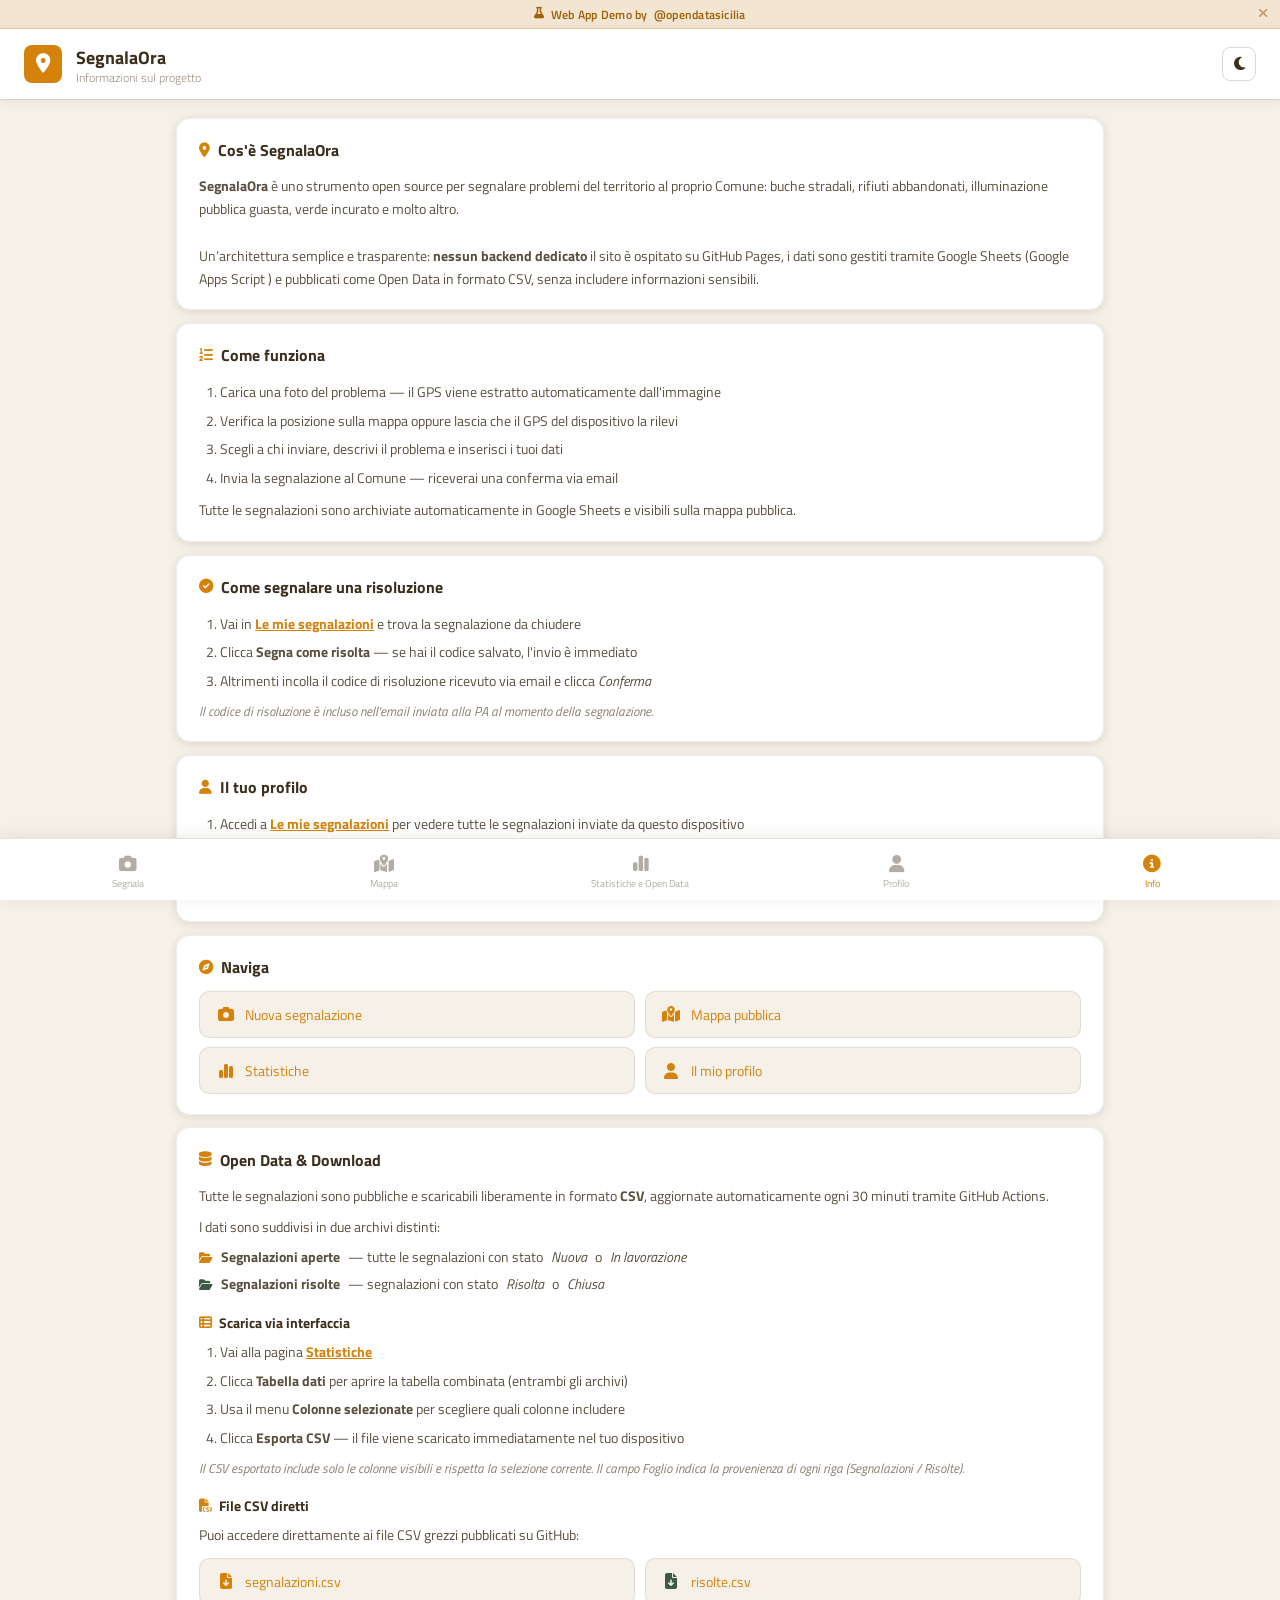
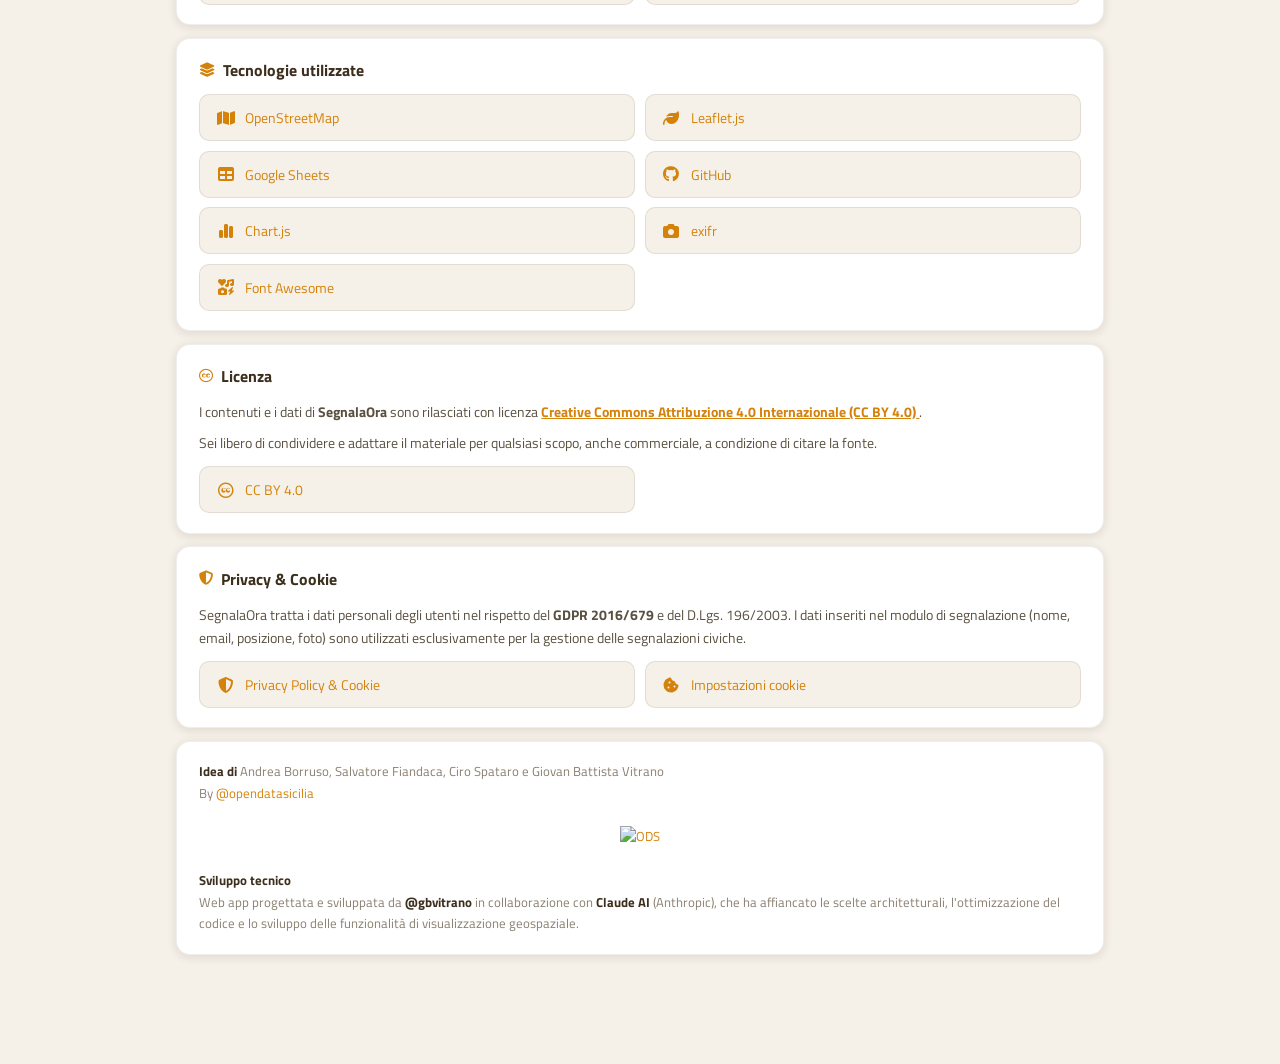
==== commit 095fdf40: "upgrade" ====
--- a/info.html
+++ b/info.html
@@ -13,6 +13,7 @@
 <script src="js/theme.js"></script>
 </head>
 <body class="page-info">
+<div class="demo-banner"><i class="fa-solid fa-flask"></i> Web App Demo by <a href="https://opendatasicilia.it" target="_blank" rel="noopener">@opendatasicilia</a><button class="demo-banner-close" onclick="this.parentElement.style.display='none'" title="Chiudi"><i class="fa-solid fa-xmark"></i></button></div>
 
 <header>
   <div class="logo-mark"><i class="fa-solid fa-location-dot"></i></div>
@@ -31,7 +32,7 @@
 
   <section class="info-section">
     <h2><i class="fa-solid fa-location-dot"></i> Cos'è SegnalaOra</h2>
-    <p><strong>SegnalaOra</strong> è uno strumento open source per segnalare problemi del territorio al proprio Comune: buche stradali, rifiuti abbandonati, illuminazione pubblica guasta, verde incurato e molto altro.</p>
+    <p><strong>SegnalaOra</strong> è uno strumento open source per segnalare problemi del territorio al proprio Comune: buche stradali, rifiuti abbandonati, illuminazione pubblica guasta, verde incurato e molto altro. <br> <br> Un’architettura semplice e trasparente: <b>nessun backend dedicato </b>il sito è ospitato su GitHub Pages, i dati sono gestiti tramite Google Sheets (Google Apps Script ) e pubblicati come Open Data in formato CSV, senza includere informazioni sensibili.</p>
   </section>
 
   <section class="info-section">
@@ -134,6 +135,18 @@
       <a href="#" target="_blank" rel="noopener" class="info-link-card">
         <i class="fa-brands fa-github"></i>
         <span>GitHub</span>
+      </a>
+      <a href="https://www.chartjs.org" target="_blank" rel="noopener" class="info-link-card">
+        <i class="fa-solid fa-chart-simple"></i>
+        <span>Chart.js</span>
+      </a>
+      <a href="https://github.com/MikeKovarik/exifr" target="_blank" rel="noopener" class="info-link-card">
+        <i class="fa-solid fa-camera"></i>
+        <span>exifr</span>
+      </a>
+      <a href="https://fontawesome.com" target="_blank" rel="noopener" class="info-link-card">
+        <i class="fa-solid fa-icons"></i>
+        <span>Font Awesome</span>
       </a>
     </div>
   </section>
--- a/css/app.css
+++ b/css/app.css
@@ -159,6 +159,45 @@
 .info-modal .credits strong { color: var(--ink); }
 .info-modal .credits a { color: var(--amber); text-decoration: none; }
 .info-modal .credits a:hover { text-decoration: underline; }
+
+/* ─── Demo Banner ───────────────────────────────────────────
+   Per disattivare: imposta  display: none  sulla riga sotto  */
+.demo-banner {
+  display: flex;                        /* ← cambia in none per disattivare */
+  position: relative;
+  align-items: center;
+  justify-content: center;
+  gap: 0.4rem;
+  padding: 0.35rem 2rem;
+  background: rgba(212,130,10,0.1);
+  border-bottom: 1px solid rgba(212,130,10,0.25);
+  font-family: 'Titillium Web', sans-serif;
+  font-size: 0.72rem;
+  font-weight: 600;
+  color: #a06008;
+  letter-spacing: 0.02em;
+  text-align: center;
+}
+.demo-banner a { color: inherit; text-decoration: none; }
+.demo-banner a:hover { text-decoration: underline; }
+.demo-banner-close {
+  position: absolute;
+  right: 0.5rem;
+  background: none;
+  border: none;
+  cursor: pointer;
+  color: inherit;
+  opacity: 0.55;
+  font-size: 0.85rem;
+  padding: 0.1rem 0.25rem;
+  line-height: 1;
+}
+.demo-banner-close:hover { opacity: 1; }
+html.dark .demo-banner {
+  background: rgba(212,130,10,0.08);
+  border-bottom-color: rgba(212,130,10,0.18);
+  color: var(--amber);
+}
 
 /* Header condiviso — altezza uniforme su tutte le pagine */
 header, .stats-header { padding: 0.9rem 1.5rem; gap: 0.9rem; }
@@ -2025,31 +2064,60 @@
 html.dark body.page-stats .info-modal-close { color: rgba(245,240,232,0.5); }
 html.dark body.page-stats .info-modal-close:hover { background: rgba(255,255,255,0.08); }
 
-/* ── Tabella dati ── */
-body.page-stats .table-toggle-bar {
-  display: flex;
+/* ── Open Data divider + bottone tabella ── */
+body.page-stats .opendata-divider {
+  margin-top: 2rem;
+  padding-top: 1.5rem;
+  border-top: 1.5px solid rgba(60,40,20,0.1);
+}
+body.page-stats .opendata-title {
+  display: flex;
+  align-items: center;
+  gap: 0.5rem;
+  font-family: 'Titillium Web', sans-serif;
+  font-size: 1.05rem;
+  font-weight: 700;
+  color: var(--ink);
+  letter-spacing: -0.01em;
+  margin-bottom: 0.4rem;
+}
+body.page-stats .opendata-title i { color: var(--amber); font-size: 0.9rem; }
+body.page-stats .opendata-desc {
+  font-family: 'Titillium Web', sans-serif;
+  font-size: 0.85rem;
+  color: #8a7f70;
+  margin-bottom: 1rem;
+  line-height: 1.5;
+}
+body.page-stats .btn-table-toggle {
+  width: 100%;
+  padding: 1.1rem;
+  background: #ffffff;
+  color: var(--ink);
+  border: 1.5px solid rgba(60,40,20,0.1);
+  border-radius: 14px;
+  font-family: 'Titillium Web', sans-serif;
+  font-size: 1.1rem;
+  font-weight: 600;
+  cursor: pointer;
+  display: flex;
+  align-items: center;
   justify-content: center;
-  padding: 1.5rem 0 1.5rem;
-}
-body.page-stats .btn-table-toggle {
-  display: flex;
-  align-items: center;
-  gap: 0.5rem;
-  background: var(--paper);
-  border: 1.5px solid rgba(60,40,20,0.18);
-  border-radius: 8px;
-  padding: 0.55rem 1.3rem;
-  font-family: 'Titillium Web', sans-serif;
-  font-size: 0.88rem;
-  font-weight: 600;
-  color: var(--ink);
-  cursor: pointer;
-  transition: border-color 0.2s, color 0.2s;
-}
+  gap: 0.6rem;
+  transition: border-color 0.18s, background 0.18s, color 0.18s;
+  letter-spacing: -0.01em;
+}
+body.page-stats .btn-table-toggle i { color: var(--amber); }
 body.page-stats .btn-table-toggle:hover,
-body.page-stats .btn-table-toggle.active { border-color: var(--amber); color: var(--amber); }
-
-body.page-stats .table-section { animation: fadeIn 0.22s ease; }
+body.page-stats .btn-table-toggle.active {
+  border-color: var(--amber);
+  background: rgba(212,130,10,0.04);
+  color: var(--amber);
+}
+body.page-stats .btn-table-toggle:hover i,
+body.page-stats .btn-table-toggle.active i { color: var(--amber); }
+
+body.page-stats .table-section { animation: fadeIn 0.22s ease; margin-top: 1.75rem; }
 
 body.page-stats .table-toolbar {
   display: flex;
@@ -2234,9 +2302,12 @@
 body.page-stats .badge-risolta { background: rgba(61,90,71,0.15);   color: #2d5038; }
 
 /* dark mode — tabella */
-html.dark body.page-stats .btn-table-toggle { background: #1a1410; color: rgba(245,240,232,0.7); border-color: rgba(255,255,255,0.1); }
+html.dark body.page-stats .opendata-divider { border-top-color: rgba(255,255,255,0.07); }
+html.dark body.page-stats .opendata-title { color: #f5f0e8; }
+html.dark body.page-stats .opendata-desc { color: rgba(245,240,232,0.38); }
+html.dark body.page-stats .btn-table-toggle { background: #1e1812; color: rgba(245,240,232,0.7); border-color: rgba(255,255,255,0.12); }
 html.dark body.page-stats .btn-table-toggle:hover,
-html.dark body.page-stats .btn-table-toggle.active { border-color: var(--amber); color: var(--amber); }
+html.dark body.page-stats .btn-table-toggle.active { border-color: var(--amber); background: rgba(212,130,10,0.08); color: var(--amber); }
 html.dark body.page-stats .col-dropdown-trigger { background: #1a1410; border-color: rgba(255,255,255,0.1); }
 html.dark body.page-stats .col-dropdown-trigger:hover { border-color: var(--amber); }
 html.dark body.page-stats .col-dd-label { color: rgba(245,240,232,0.4); }
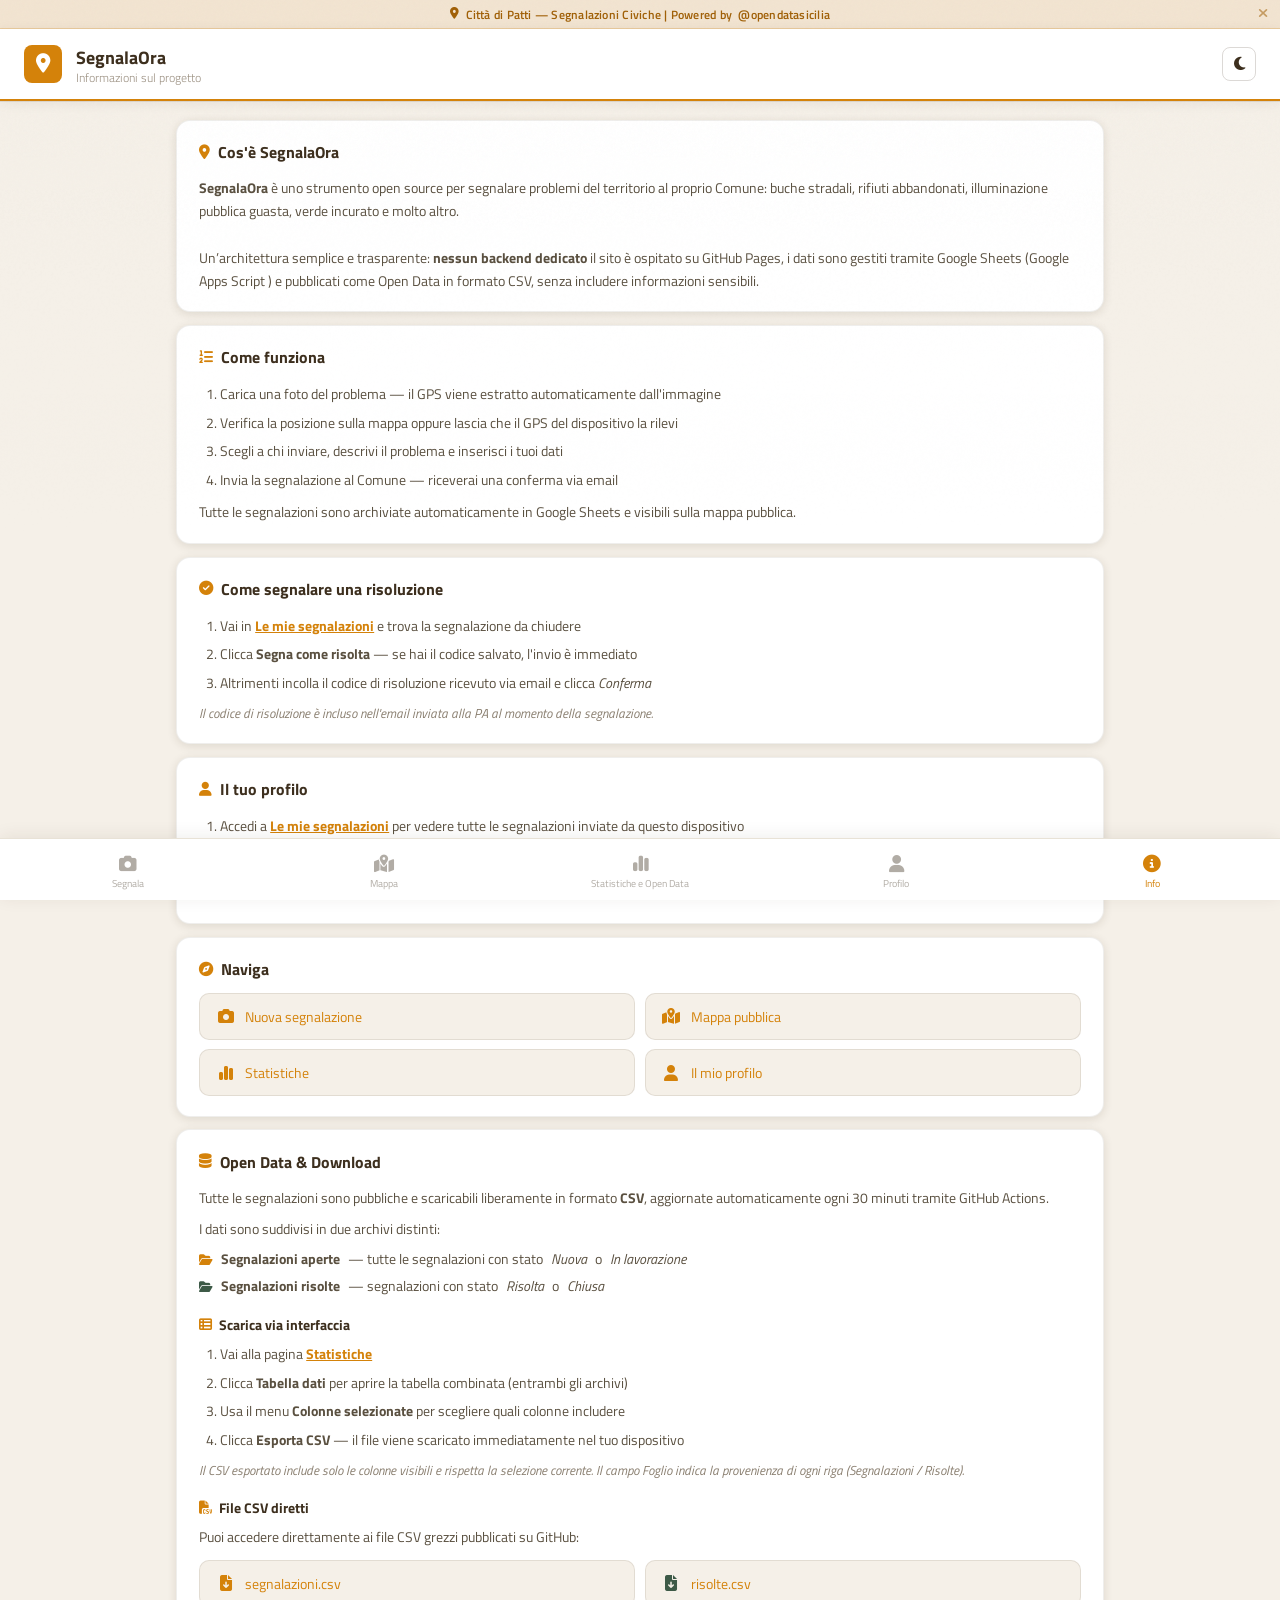
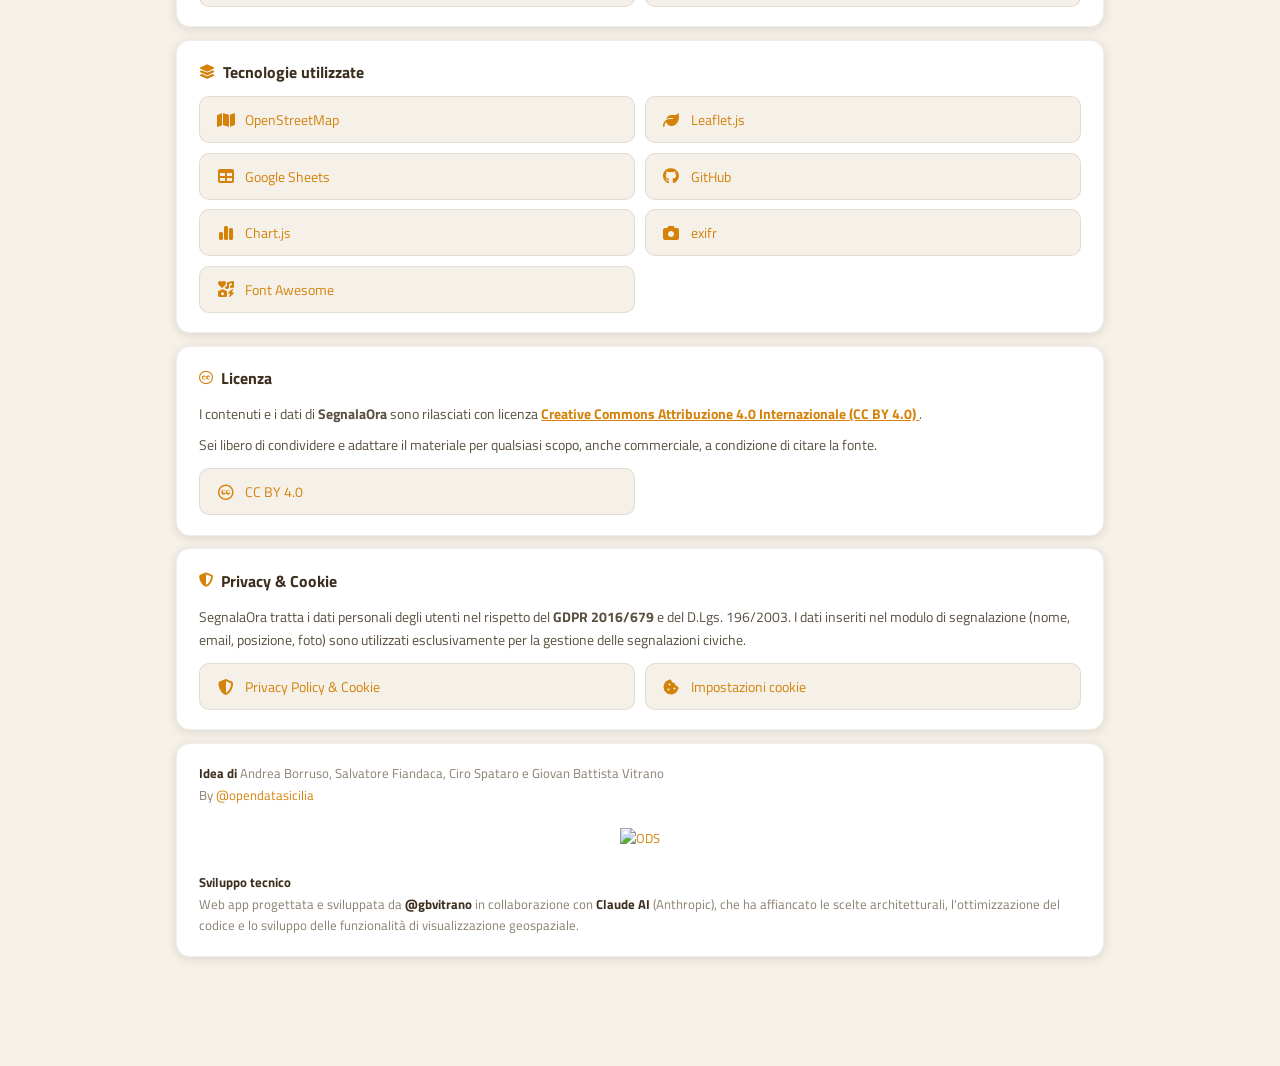
==== commit 05f1c64b: "Update info.html" ====
--- a/info.html
+++ b/info.html
@@ -13,7 +13,8 @@
 <script src="js/theme.js"></script>
 </head>
 <body class="page-info">
-<div class="demo-banner"><i class="fa-solid fa-flask"></i> Web App Demo by <a href="https://opendatasicilia.it" target="_blank" rel="noopener">@opendatasicilia</a><button class="demo-banner-close" onclick="this.parentElement.style.display='none'" title="Chiudi"><i class="fa-solid fa-xmark"></i></button></div>
+<!--<div class="demo-banner"><i class="fa-solid fa-flask"></i> Web App Demo by <a href="https://opendatasicilia.it" target="_blank" rel="noopener">@opendatasicilia</a><button class="demo-banner-close" onclick="this.parentElement.style.display='none'" title="Chiudi"><i class="fa-solid fa-xmark"></i></button></div>-->
+<div class="demo-banner"><i class="fa-solid fa-location-dot"></i> Città di Patti — Segnalazioni Civiche | Powered by <a href="https://opendatasicilia.it" target="_blank" rel="noopener">@opendatasicilia</a><button class="demo-banner-close" onclick="this.parentElement.style.display='none'" title="Chiudi"><i class="fa-solid fa-xmark"></i></button></div>	
 
 <header>
   <div class="logo-mark"><i class="fa-solid fa-location-dot"></i></div>
--- a/css/app.css
+++ b/css/app.css
@@ -32,6 +32,7 @@
   --urg-bassa:   #3cb4d8;
 }
 
+
 /* ─────────────────────────────────────────────────────────
    2. RESET
 ───────────────────────────────────────────────────────── */
@@ -88,6 +89,39 @@
 }
 .btn-theme:hover { border-color: var(--amber); color: var(--amber); }
 
+/* Select stilizzato — stile trigger dropdown (come col-dropdown-trigger nelle statistiche) */
+.app-select {
+  appearance: none;
+  -webkit-appearance: none;
+  font-family: 'Titillium Web', sans-serif;
+  font-size: 0.8rem;
+  font-weight: 500;
+  color: var(--ink);
+  background: var(--paper);
+  border: 1.5px solid rgba(60,40,20,0.15);
+  border-radius: 8px;
+  padding: 0.45rem 2rem 0.45rem 0.75rem;
+  cursor: pointer;
+  outline: none;
+  width: 100%;
+  min-width: 0;
+ background-image: url("data:image/svg+xml,%3Csvg xmlns='http://www.w3.org/2000/svg' viewBox='0 0 512 512'%3E%3Cpolyline points='112,184 256,328 400,184' fill='none' stroke='%23a09080' stroke-width='48' stroke-linecap='round' stroke-linejoin='round'/%3E%3C/svg%3E");
+background-size: 16px 16px;
+  background-repeat: no-repeat;
+  background-position: right 0.75rem center;
+  transition: border-color 0.2s;
+}
+.app-select:hover  { border-color: var(--amber); }
+.app-select:focus  { border-color: var(--amber); outline: none; }
+
+html.dark .app-select {
+  background-color: #1a1410;
+  border-color: rgba(255,255,255,0.1);
+  color: rgba(245,240,232,0.75);
+  background-image: url("data:image/svg+xml,%3Csvg xmlns='http://www.w3.org/2000/svg' width='10' height='6'%3E%3Cpath d='M0 0l5 6 5-6z' fill='%23a09080'/%3E%3C/svg%3E");
+}
+html.dark .app-select:hover { border-color: var(--amber); }
+
 /* Spinner */
 .spinner {
   width: 40px;
@@ -201,6 +235,7 @@
 
 /* Header condiviso — altezza uniforme su tutte le pagine */
 header, .stats-header { padding: 0.9rem 1.5rem; gap: 0.9rem; }
+header { border-bottom: 2px solid var(--amber); }
 @media (max-width: 640px) {
   header, .stats-header { padding: 0.75rem 1rem; gap: 0.6rem; }
 }
@@ -282,6 +317,32 @@
 html.dark .bnav-item:hover       { color: rgba(245,240,232,0.75); }
 html.dark .bnav-item.bnav-active { color: var(--amber); }
 
+
+/* ─────────────────────────────────────────────────────────
+   TEXTURE DI SFONDO — si dissolve verso metà pagina
+   Applicata a tutte le pagine tranne page-form (ha la sua)
+───────────────────────────────────────────────────────── */
+body.page-map::before,
+body.page-profile::before,
+body.page-stats::before,
+body.page-info::before {
+  content: '';
+  position: fixed;
+  top: 0; left: 0; right: 0;
+  height: 70vh;
+  background-image: url("data:image/svg+xml,%3Csvg viewBox='0 0 256 256' xmlns='http://www.w3.org/2000/svg'%3E%3Cfilter id='noise'%3E%3CfeTurbulence type='fractalNoise' baseFrequency='0.85' numOctaves='4' stitchTiles='stitch'/%3E%3C/filter%3E%3Crect width='100%25' height='100%25' filter='url(%23noise)' opacity='0.045'/%3E%3C/svg%3E");
+  -webkit-mask-image: linear-gradient(to bottom, black 0%, transparent 100%);
+  mask-image: linear-gradient(to bottom, black 0%, transparent 100%);
+  pointer-events: none;
+  z-index: 0;
+  opacity: 0.6;
+}
+html.dark body.page-map::before,
+html.dark body.page-profile::before,
+html.dark body.page-stats::before,
+html.dark body.page-info::before {
+  opacity: 0.3;
+}
 
 /* ═══════════════════════════════════════════════════════
    PAGINA: FORM SEGNALAZIONE — index.html (body.page-form)
@@ -626,13 +687,16 @@
 
 body.page-form .select-wrap { position: relative; }
 body.page-form .select-wrap::after {
-  content: '▾';
+  content: '';
   position: absolute;
   right: 1rem; top: 50%;
   transform: translateY(-50%);
   pointer-events: none;
-  color: #8a7f70;
-  font-size: 0.9rem;
+  width: 15px;
+  height: 15px;
+  background-image: url("data:image/svg+xml,%3Csvg xmlns='http://www.w3.org/2000/svg' viewBox='0 0 512 512'%3E%3Cpolyline points='112,184 256,328 400,184' fill='none' stroke='%237a6e60' stroke-width='48' stroke-linecap='round' stroke-linejoin='round'/%3E%3C/svg%3E");
+  background-repeat: no-repeat;
+  background-size: contain;
 }
 
 body.page-form .field-error {
@@ -1012,7 +1076,7 @@
   border-color: rgba(255,255,255,0.07);
   box-shadow: 0 2px 12px rgba(0,0,0,0.25);
 }
-html.dark body.page-form .form-section i[class*="fa-"] { color: #f5f0e8; }
+html.dark body.page-form .form-section i[class*="fa-"] { color: #fff; }
 html.dark body.page-form .form-section .btn-sm:hover i[class*="fa-"],
 html.dark body.page-form .form-section .social-chip:hover i[class*="fa-"],
 html.dark body.page-form .form-section .cat-expand-btn:hover i[class*="fa-"],
@@ -1085,7 +1149,70 @@
 html.dark body.page-form .btn-next { background: #1e1812; border-color: rgba(255,255,255,0.12); color: #f5f0e8; }
 html.dark body.page-form .btn-next:hover { border-color: var(--amber); background: rgba(212,130,10,0.08); color: var(--amber); }
 
-
+/* ── Dark mode legenda mappa ── */
+html.dark .legend {
+  background: #1a1410;
+  color: #0f0d0b;
+  border-color: rgba(255, 255, 255, 0.1);
+}
+
+html.dark .legend-title {
+  color: rgba(245, 240, 232, 0.55);
+}
+
+/*
+html.dark body.page-map #map {
+  filter: brightness(0.8) invert(1) hue-rotate(180deg);
+}*/
+
+/* ── Dark mode: legenda mappa ── */
+html.dark body.page-map .legend {
+  background: #1a1410;
+  color: rgba(245, 240, 232, 0.85);
+  border-color: rgba(255, 255, 255, 0.08);
+  box-shadow: 0 2px 8px rgba(0, 0, 0, 0.4);
+}
+
+html.dark body.page-map .legend-title {
+  color: rgba(245, 240, 232, 0.45);
+}
+
+
+/* Miglioramenti per la mappa in dark mode */
+html.dark body.page-map .leaflet-control-attribution {
+  background: rgba(26,20,16,0.8) !important;
+  color: rgba(245,240,232,0.45) !important;
+  border-radius: 4px 0 0 0 !important;
+}
+
+html.dark body.page-map .leaflet-control-attribution a {
+  color: var(--amber) !important;
+}
+
+html.dark body.page-map .leaflet-control-attribution a:hover {
+  color: #e8a030 !important;
+  text-decoration: underline;
+}
+
+html.dark body.page-map .leaflet-popup-content-wrapper {
+  background: #1a1410;
+  color: #f5f0e8;
+  border: 1px solid rgba(255,255,255,0.08);
+}
+
+html.dark body.page-map .leaflet-popup-tip {
+  background: #1a1410;
+  border-color: rgba(255,255,255,0.08);
+}
+
+html.dark body.page-map .leaflet-popup-content {
+  color: #f5f0e8;
+}
+
+html.dark body.page-map .popup-descr {
+  border-top-color: rgba(255,255,255,0.1);
+  color: rgba(245,240,232,0.75);
+}
 
 /* ═══════════════════════════════════════════════════════
    PAGINA: MAPPA — mappa.html (body.page-map)
@@ -1341,6 +1468,58 @@
 body.page-map .chip.chip-normale.active i,
 body.page-map .chip.chip-bassa.active i { color: white; }
 
+/* ── Filtri categoria + periodo (sempre visibili) ── */
+body.page-map .filters--extra {
+  display: flex;
+  flex-direction: column;
+  gap: 0.5rem;
+  padding: 0.7rem 1.2rem 0.65rem;
+  border-bottom: 1px solid rgba(26,18,8,0.08);
+}
+body.page-map .filters--extra .col-dropdown,
+body.page-map .filters--extra .app-select { width: 100%; }
+
+/* ── Ricerca indirizzo ── */
+body.page-map .addr-search-bar {
+  display: flex;
+  align-items: center;
+  gap: 0.4rem;
+  padding: 0.65rem 1.2rem 0.7rem;
+  border-bottom: 1px solid rgba(26,18,8,0.08);
+}
+
+body.page-map .addr-search-bar input {
+  flex: 1;
+  font-family: 'Titillium Web', sans-serif;
+  font-size: 0.8rem;
+  color: var(--ink);
+  background: rgba(26,18,8,0.04);
+  border: 1.5px solid rgba(26,18,8,0.12);
+  border-radius: 8px;
+  padding: 0.42rem 0.75rem;
+  outline: none;
+  transition: border-color 0.15s, background 0.15s;
+  min-width: 0;
+}
+body.page-map .addr-search-bar input::placeholder { color: #b0a898; }
+body.page-map .addr-search-bar input:focus { border-color: var(--amber); background: white; }
+body.page-map .addr-search-bar input.addr-not-found { border-color: var(--rust); animation: shake 0.35s ease; }
+
+body.page-map .addr-search-btn {
+  flex-shrink: 0;
+  background: var(--amber);
+  color: white;
+  border: none;
+  border-radius: 8px;
+  width: 34px; height: 34px;
+  display: flex; align-items: center; justify-content: center;
+  font-size: 0.8rem;
+  cursor: pointer;
+  transition: background 0.15s, opacity 0.15s;
+}
+body.page-map .addr-search-btn:hover   { background: var(--amber-light); }
+body.page-map .addr-search-btn:disabled { opacity: 0.55; cursor: default; }
+
 /* ── Lista segnalazioni ── */
 body.page-map .report-list { flex: 1; padding: 0.8rem; }
 
@@ -1546,10 +1725,18 @@
 }
 body.page-map .loading-overlay p { font-size: 0.85rem; color: #8a7f70; }
 
+/* ── Leaflet Credits control — nessuno sfondo quando chiuso ── */
+body.page-map .leaflet-credits-control.leaflet-credits-control-collapsed {
+  background-color: transparent;
+  border-color: transparent;
+  opacity: 1;
+}
+body.page-map .leaflet-credits-control.leaflet-credits-control-collapsed button {
+  background-color: transparent;
+}
+
 /* ── Legenda ── */
 body.page-map .legend {
-  position: absolute;
-  bottom: 2rem; right: 1rem;
   background: white;
   border-radius: 10px;
   padding: 0.8rem 1rem;
@@ -1756,6 +1943,12 @@
 html.dark body.page-map .chip.chip-alta.active    { background: rgba(229,53,53,0.2);  color: #f87171; border-color: rgba(229,53,53,0.4); }
 html.dark body.page-map .chip.chip-normale.active { background: rgba(255,153,0,0.2);  color: #fbbf24; border-color: rgba(255,153,0,0.4); }
 html.dark body.page-map .chip.chip-bassa.active   { background: rgba(60,180,216,0.2); color: #5ad0e8; border-color: rgba(60,180,216,0.4); }
+
+html.dark body.page-map .filters--extra  { border-bottom-color: rgba(255,255,255,0.06); }
+html.dark body.page-map .addr-search-bar { border-bottom-color: rgba(255,255,255,0.06); }
+html.dark body.page-map .addr-search-bar input { background: rgba(255,255,255,0.04); border-color: rgba(255,255,255,0.09); color: #f5f0e8; }
+html.dark body.page-map .addr-search-bar input:focus { background: #1a1410; border-color: var(--amber); }
+html.dark body.page-map .addr-search-bar input::placeholder { color: rgba(245,240,232,0.28); }
 
 html.dark body.page-map .report-list-header { color: rgba(245,240,232,0.3); background: #0f0d0b; }
 html.dark body.page-map .report-list { background: #0f0d0b; }
@@ -2089,8 +2282,14 @@
   margin-bottom: 1rem;
   line-height: 1.5;
 }
+body.page-stats .opendata-actions {
+  display: flex;
+  gap: 0.75rem;
+  flex-wrap: wrap;
+}
 body.page-stats .btn-table-toggle {
-  width: 100%;
+  flex: 1;
+  min-width: 160px;
   padding: 1.1rem;
   background: #ffffff;
   color: var(--ink);
@@ -2117,6 +2316,37 @@
 body.page-stats .btn-table-toggle:hover i,
 body.page-stats .btn-table-toggle.active i { color: var(--amber); }
 
+body.page-stats .btn-metadata {
+  flex: 1;
+  min-width: 160px;
+  padding: 1.1rem;
+  background: #ffffff;
+  color: var(--ink);
+  border: 1.5px solid rgba(60,40,20,0.1);
+  border-radius: 14px;
+  font-family: 'Titillium Web', sans-serif;
+  font-size: 1.1rem;
+  font-weight: 600;
+  cursor: pointer;
+  display: flex;
+  align-items: center;
+  justify-content: center;
+  gap: 0.6rem;
+  text-decoration: none;
+  transition: border-color 0.18s, background 0.18s, color 0.18s;
+  letter-spacing: -0.01em;
+}
+body.page-stats .btn-metadata i { color: var(--sage); }
+body.page-stats .btn-metadata:hover {
+  border-color: var(--sage);
+  background: rgba(61,90,71,0.04);
+  color: var(--sage);
+}
+body.page-stats .btn-metadata:hover i { color: var(--sage); }
+body.page-stats .btn-metadata--csv i { color: var(--amber); }
+body.page-stats .btn-metadata--csv:hover { border-color: var(--amber); background: rgba(212,130,10,0.04); color: var(--amber); }
+body.page-stats .btn-metadata--csv:hover i { color: var(--amber); }
+
 body.page-stats .table-section { animation: fadeIn 0.22s ease; margin-top: 1.75rem; }
 
 body.page-stats .table-toolbar {
@@ -2126,9 +2356,13 @@
   flex-wrap: wrap;
   margin-bottom: 1.5rem;
 }
-/* Dropdown selezione colonne */
-body.page-stats .col-dropdown { position: relative; flex: 1; min-width: 200px; max-width: 380px; }
-body.page-stats .col-dropdown-trigger {
+/* ── Dropdown multi-select (condiviso: statistiche, mappa, profilo) ── */
+/* Sizing specifico per pagina */
+body.page-stats   .col-dropdown { position: relative; flex: 1; min-width: 200px; max-width: 380px; }
+body.page-map     .col-dropdown { position: relative; flex: 1; min-width: 0; }
+body.page-profile .col-dropdown { position: relative; flex: 1; min-width: 0; }
+
+.col-dropdown-trigger {
   display: flex;
   align-items: center;
   gap: 0.5rem;
@@ -2141,8 +2375,8 @@
   transition: border-color 0.2s;
   user-select: none;
 }
-body.page-stats .col-dropdown-trigger:hover { border-color: var(--amber); }
-body.page-stats .col-dd-badge {
+.col-dropdown-trigger:hover { border-color: var(--amber); }
+.col-dd-badge {
   min-width: 22px;
   height: 22px;
   background: var(--amber);
@@ -2156,13 +2390,13 @@
   justify-content: center;
   flex-shrink: 0;
 }
-body.page-stats .col-dd-label {
+.col-dd-label {
   flex: 1;
   font-family: 'Titillium Web', sans-serif;
   font-size: 0.8rem;
   color: #7a6e60;
 }
-body.page-stats .col-dd-clear {
+.col-dd-clear {
   color: #9a8f80;
   font-size: 0.75rem;
   cursor: pointer;
@@ -2171,12 +2405,15 @@
   flex-shrink: 0;
   line-height: 1;
 }
-body.page-stats .col-dd-clear:hover { color: var(--rust); }
-body.page-stats .col-dd-sep { color: rgba(60,40,20,0.18); font-size: 0.9rem; flex-shrink: 0; }
-body.page-stats .col-dd-chevron { color: #9a8f80; font-size: 0.72rem; flex-shrink: 0; }
-body.page-stats .col-panel {
+.col-dd-clear:hover { color: var(--rust); }
+.col-dd-sep    { color: rgba(60,40,20,0.18); font-size: 0.9rem; flex-shrink: 0; }
+.col-dd-chevron { color: #9a8f80; font-size: 0.72rem; flex-shrink: 0; }
+
+/* Panel: default apre verso l'alto (statistiche) */
+.col-panel {
   position: absolute;
   bottom: calc(100% + 4px);
+  top: auto;
   left: 0;
   min-width: 260px;
   max-height: 320px;
@@ -2185,9 +2422,16 @@
   border: 1.5px solid rgba(60,40,20,0.12);
   border-radius: 10px;
   box-shadow: 0 -4px 24px rgba(60,40,20,0.12);
-  z-index: 50;
-}
-body.page-stats .col-panel-option {
+  z-index: 200;
+}
+/* Variante: panel apre verso il basso (mappa, profilo) */
+.col-dropdown--down .col-panel {
+  bottom: auto;
+  top: calc(100% + 4px);
+  box-shadow: 0 4px 24px rgba(60,40,20,0.12);
+}
+
+.col-panel-option {
   display: flex;
   align-items: center;
   gap: 0.65rem;
@@ -2196,12 +2440,10 @@
   border-bottom: 1px solid rgba(60,40,20,0.05);
   transition: background 0.12s;
 }
-body.page-stats .col-panel-option:last-child { border-bottom: none; }
-body.page-stats .col-panel-option:hover { background: rgba(212,130,10,0.06); }
-body.page-stats .col-panel-opt-all {
-  border-bottom: 1px solid rgba(60,40,20,0.1) !important;
-}
-body.page-stats .col-chk {
+.col-panel-option:last-child { border-bottom: none; }
+.col-panel-option:hover { background: rgba(212,130,10,0.06); }
+.col-panel-opt-all { border-bottom: 1px solid rgba(60,40,20,0.1) !important; }
+.col-chk {
   width: 16px;
   height: 16px;
   border: 1.5px solid rgba(60,40,20,0.25);
@@ -2212,9 +2454,9 @@
   justify-content: center;
   transition: background 0.15s, border-color 0.15s;
 }
-body.page-stats .col-chk.checked,
-body.page-stats .col-chk.indeterminate { background: var(--amber); border-color: var(--amber); }
-body.page-stats .col-chk.checked::after {
+.col-chk.checked,
+.col-chk.indeterminate { background: var(--amber); border-color: var(--amber); }
+.col-chk.checked::after {
   content: '';
   display: block;
   width: 9px;
@@ -2223,14 +2465,14 @@
   border-bottom: 2px solid #fff;
   transform: rotate(-45deg) translateY(-1px);
 }
-body.page-stats .col-chk.indeterminate::after {
+.col-chk.indeterminate::after {
   content: '';
   display: block;
   width: 8px;
   height: 2px;
   background: #fff;
 }
-body.page-stats .col-opt-label {
+.col-opt-label {
   font-family: 'Titillium Web', sans-serif;
   font-size: 0.8rem;
   color: #9a8f80;
@@ -2238,8 +2480,37 @@
   text-overflow: ellipsis;
   white-space: nowrap;
 }
-body.page-stats .col-opt-label.selected { color: var(--ink); font-weight: 600; }
-body.page-stats .col-opt-all-label { color: var(--ink); font-weight: 700; }
+.col-opt-label.selected  { color: var(--ink); font-weight: 600; }
+.col-opt-all-label       { color: var(--ink); font-weight: 700; }
+
+/* ── Barra filtri attivi ── */
+.filter-active-bar {
+  display: flex;
+  align-items: center;
+  gap: 0.5rem;
+  padding: 0.4rem 1.2rem;
+  border-bottom: 1px solid rgba(26,18,8,0.08);
+  background: rgba(212,130,10,0.05);
+  font-family: 'Titillium Web', sans-serif;
+  font-size: 0.73rem;
+  color: #7a6e60;
+  flex-wrap: wrap;
+}
+.filter-active-bar span { flex: 1; min-width: 0; }
+.filter-active-reset {
+  background: none;
+  border: 1px solid rgba(26,18,8,0.18);
+  border-radius: 6px;
+  padding: 0.18rem 0.55rem;
+  font-size: 0.7rem;
+  font-family: 'Titillium Web', sans-serif;
+  cursor: pointer;
+  color: #9a8f80;
+  white-space: nowrap;
+  transition: border-color 0.15s, color 0.15s;
+  flex-shrink: 0;
+}
+.filter-active-reset:hover { border-color: var(--rust); color: var(--rust); }
 body.page-stats .btn-export-csv {
   display: flex;
   align-items: center;
@@ -2257,6 +2528,23 @@
   white-space: nowrap;
 }
 body.page-stats .btn-export-csv:hover { background: #2d4435; }
+body.page-stats .btn-export-json {
+  display: flex;
+  align-items: center;
+  gap: 0.45rem;
+  background: var(--amber);
+  color: #fff;
+  border: none;
+  border-radius: 8px;
+  padding: 0.5rem 1.1rem;
+  font-family: 'Titillium Web', sans-serif;
+  font-size: 0.82rem;
+  font-weight: 600;
+  cursor: pointer;
+  transition: background 0.2s;
+  white-space: nowrap;
+}
+body.page-stats .btn-export-json:hover { background: #b56d08; }
 body.page-stats .table-wrap {
   overflow-x: auto;
   border-radius: 10px;
@@ -2308,21 +2596,28 @@
 html.dark body.page-stats .btn-table-toggle { background: #1e1812; color: rgba(245,240,232,0.7); border-color: rgba(255,255,255,0.12); }
 html.dark body.page-stats .btn-table-toggle:hover,
 html.dark body.page-stats .btn-table-toggle.active { border-color: var(--amber); background: rgba(212,130,10,0.08); color: var(--amber); }
-html.dark body.page-stats .col-dropdown-trigger { background: #1a1410; border-color: rgba(255,255,255,0.1); }
-html.dark body.page-stats .col-dropdown-trigger:hover { border-color: var(--amber); }
-html.dark body.page-stats .col-dd-label { color: rgba(245,240,232,0.4); }
-html.dark body.page-stats .col-dd-clear { color: rgba(245,240,232,0.3); }
-html.dark body.page-stats .col-dd-clear:hover { color: var(--rust); }
-html.dark body.page-stats .col-dd-sep { color: rgba(255,255,255,0.15); }
-html.dark body.page-stats .col-dd-chevron { color: rgba(245,240,232,0.35); }
-html.dark body.page-stats .col-panel { background: #1e1a14; border-color: rgba(255,255,255,0.08); box-shadow: 0 6px 24px rgba(0,0,0,0.35); }
-html.dark body.page-stats .col-panel-option { border-bottom-color: rgba(255,255,255,0.05); }
-html.dark body.page-stats .col-panel-option:hover { background: rgba(212,130,10,0.08); }
-html.dark body.page-stats .col-panel-opt-all { border-bottom-color: rgba(255,255,255,0.1) !important; }
-html.dark body.page-stats .col-chk { border-color: rgba(255,255,255,0.2); }
-html.dark body.page-stats .col-opt-label { color: rgba(245,240,232,0.35); }
-html.dark body.page-stats .col-opt-label.selected { color: rgba(245,240,232,0.85); }
-html.dark body.page-stats .col-opt-all-label { color: rgba(245,240,232,0.85); }
+html.dark body.page-stats .btn-metadata { background: #1e1812; color: rgba(245,240,232,0.7); border-color: rgba(255,255,255,0.12); }
+html.dark body.page-stats .btn-metadata:hover { border-color: var(--sage); background: rgba(61,90,71,0.12); color: #7ab594; }
+html.dark body.page-stats .btn-metadata:hover i { color: #7ab594; }
+html.dark body.page-stats .btn-metadata--csv:hover { border-color: var(--amber); background: rgba(212,130,10,0.08); color: var(--amber); }
+html.dark body.page-stats .btn-metadata--csv:hover i { color: var(--amber); }
+html.dark .col-dropdown-trigger          { background: #1a1410; border-color: rgba(255,255,255,0.1); }
+html.dark .col-dropdown-trigger:hover    { border-color: var(--amber); }
+html.dark .col-dd-label                  { color: rgba(245,240,232,0.4); }
+html.dark .col-dd-clear                  { color: rgba(245,240,232,0.3); }
+html.dark .col-dd-clear:hover            { color: var(--rust); }
+html.dark .col-dd-sep                    { color: rgba(255,255,255,0.15); }
+html.dark .col-dd-chevron                { color: rgba(245,240,232,0.35); }
+html.dark .col-panel                     { background: #1e1a14; border-color: rgba(255,255,255,0.08); box-shadow: 0 6px 24px rgba(0,0,0,0.35); }
+html.dark .col-panel-option              { border-bottom-color: rgba(255,255,255,0.05); }
+html.dark .col-panel-option:hover        { background: rgba(212,130,10,0.08); }
+html.dark .col-panel-opt-all             { border-bottom-color: rgba(255,255,255,0.1) !important; }
+html.dark .col-chk                       { border-color: rgba(255,255,255,0.2); }
+html.dark .col-opt-label                 { color: rgba(245,240,232,0.35); }
+html.dark .col-opt-label.selected        { color: rgba(245,240,232,0.85); }
+html.dark .col-opt-all-label             { color: rgba(245,240,232,0.85); }
+html.dark .filter-active-bar             { background: rgba(212,130,10,0.06); border-bottom-color: rgba(255,255,255,0.06); color: rgba(245,240,232,0.4); }
+html.dark .filter-active-reset           { border-color: rgba(255,255,255,0.12); color: rgba(245,240,232,0.4); }
 html.dark body.page-stats .table-wrap { border-color: rgba(255,255,255,0.08); }
 html.dark body.page-stats .data-table thead th { background: rgba(212,130,10,0.1); color: rgba(245,240,232,0.85); border-bottom-color: rgba(212,130,10,0.3); }
 html.dark body.page-stats .data-table tbody tr { border-bottom-color: rgba(255,255,255,0.05); }
@@ -2398,11 +2693,22 @@
 }
 body.page-profile .summary-stat {
   background: white;
-  border-radius: 10px;
-  padding: 0.6rem 0.4rem;
+  border-radius: 12px;
+  padding: 0.7rem 0.4rem 0.6rem;
   text-align: center;
-  box-shadow: 0 1px 4px var(--shadow);
-}
+  box-shadow: 0 1px 6px var(--shadow);
+  border-top: 3px solid var(--mist);
+}
+body.page-profile .summary-stat.urgent   { border-top-color: var(--urg-alta); }
+body.page-profile .summary-stat.resolved { border-top-color: var(--sage); }
+body.page-profile .summary-icon {
+  display: block;
+  font-size: 0.8rem;
+  margin-bottom: 0.2rem;
+  color: #b0a898;
+}
+body.page-profile .summary-stat.urgent   .summary-icon { color: var(--urg-alta); }
+body.page-profile .summary-stat.resolved .summary-icon { color: var(--sage); }
 body.page-profile .summary-num {
   display: block;
   font-size: 1.3rem;
@@ -2411,7 +2717,7 @@
   color: var(--ink);
 }
 body.page-profile .summary-lbl {
-  font-size: 0.6rem;
+  font-size: 0.58rem;
   color: #8a7f70;
   font-weight: 500;
   text-transform: uppercase;
@@ -2424,19 +2730,29 @@
 body.page-profile .email-search-section { margin-bottom: 1rem; }
 body.page-profile .email-search-toggle {
   width: 100%;
-  padding: 0.65rem 1rem;
-  background: var(--paper);
-  border: 1.5px solid rgba(60,40,20,0.1);
-  border-radius: 10px;
-  cursor: pointer;
-  font-family: 'Titillium Web', sans-serif;
-  font-size: 0.9rem;
-  color: var(--ink);
-  display: flex; align-items: center; gap: 0.5rem; justify-content: center;
-  transition: border-color .18s, color .18s;
-}
-body.page-profile .email-search-toggle:hover { border-color: var(--amber); color: var(--amber); }
-body.page-profile .email-search-toggle i { color: var(--amber); }
+  padding: 0.85rem 1.1rem;
+  background: rgba(212,130,10,0.04);
+  border: 1.5px solid rgba(212,130,10,0.22);
+  border-radius: 12px;
+  cursor: pointer;
+  font-family: 'Titillium Web', sans-serif;
+  color: var(--ink);
+  display: flex; align-items: center; gap: 0.75rem; justify-content: flex-start;
+  text-align: left;
+  transition: border-color .18s, background .18s;
+}
+body.page-profile .email-search-toggle:hover { border-color: var(--amber); background: rgba(212,130,10,0.08); }
+body.page-profile .email-search-toggle .toggle-icon {
+  width: 34px; height: 34px;
+  background: rgba(212,130,10,0.14);
+  border-radius: 8px;
+  display: flex; align-items: center; justify-content: center;
+  color: var(--amber);
+  font-size: 1rem;
+  flex-shrink: 0;
+}
+body.page-profile .email-search-toggle strong { display: block; font-size: 0.88rem; font-weight: 600; }
+body.page-profile .email-search-toggle small  { display: block; font-size: 0.75rem; color: #9a8f80; font-weight: 400; margin-top: 0.1rem; }
 
 body.page-profile .email-search-form {
   background: white;
@@ -2476,6 +2792,17 @@
 body.page-profile .email-search-form button:hover:not(:disabled) { border-color: var(--amber); background: rgba(212,130,10,0.04); color: var(--amber); }
 body.page-profile .email-search-form button:disabled { opacity: 0.6; cursor: not-allowed; }
 body.page-profile .search-hint { font-size: 0.75rem; color: #9a8f80; margin-top: 0.5rem; text-align: center; }
+
+/* ── Filtri profilo ── */
+body.page-profile .profilo-filters {
+  display: flex;
+  flex-direction: column;
+  gap: 0.5rem;
+  padding: 0 1rem 0.75rem;
+}
+body.page-profile .profilo-filters .col-dropdown,
+body.page-profile .profilo-filters .app-select { width: 100%; }
+
 
 /* ── Profile list ── */
 body.page-profile .profile-list { display: flex; flex-direction: column; gap: 0.6rem; }
@@ -2495,26 +2822,38 @@
 body.page-profile .profile-card {
   background: white;
   border: 1.5px solid var(--mist);
-  border-radius: 12px;
+  border-left-width: 3px;
+  border-left-color: var(--mist);
+  border-radius: 14px;
   padding: 0.85rem 1rem;
   cursor: default;
-  transition: border-color .18s, box-shadow .18s;
-}
-body.page-profile .profile-card:hover { border-color: rgba(212,130,10,0.4); box-shadow: 0 2px 10px var(--shadow); }
-
-body.page-profile .pc-top { display: flex; align-items: center; gap: 0.5rem; margin-bottom: 0.3rem; }
-body.page-profile .pc-icon { font-size: 1rem; color: var(--amber); line-height: 1; min-width: 1.2rem; text-align: center; }
+  animation: fadeIn 0.25s ease both;
+  transition: box-shadow .18s;
+}
+body.page-profile .profile-card:hover { box-shadow: 0 4px 16px rgba(212,130,10,0.12), 0 2px 8px var(--shadow); }
+body.page-profile .profile-card.urg-alta    { border-left-color: var(--urg-alta); }
+body.page-profile .profile-card.urg-normale { border-left-color: var(--urg-normale); }
+body.page-profile .profile-card.urg-bassa   { border-left-color: var(--urg-bassa); }
+
+body.page-profile .pc-top { display: flex; align-items: center; gap: 0.6rem; margin-bottom: 0.4rem; }
+body.page-profile .pc-icon-wrap {
+  width: 30px; height: 30px;
+  border-radius: 8px;
+  background: rgba(212,130,10,0.12);
+  display: flex; align-items: center; justify-content: center;
+  font-size: 0.95rem;
+  color: var(--amber);
+  flex-shrink: 0;
+}
+body.page-profile .profile-card.urg-alta    .pc-icon-wrap { background: rgba(229,53,53,0.10); color: var(--urg-alta); }
+body.page-profile .profile-card.urg-normale .pc-icon-wrap { background: rgba(255,153,0,0.12); color: var(--urg-normale); }
+body.page-profile .profile-card.urg-bassa   .pc-icon-wrap { background: rgba(60,180,216,0.12); color: var(--urg-bassa); }
 body.page-profile .pc-cat  { font-weight: 600; font-size: 0.9rem; flex: 1; }
 
-body.page-profile .urgency-dot { width: 9px; height: 9px; border-radius: 50%; flex-shrink: 0; }
-body.page-profile .urgency-dot.alta    { background: var(--urg-alta); }
-body.page-profile .urgency-dot.normale { background: var(--urg-normale); }
-body.page-profile .urgency-dot.bassa   { background: var(--urg-bassa); }
-
-body.page-profile .pc-addr { font-size: 0.8rem; color: #7a6f60; margin-bottom: 0.4rem; padding-left: 1.7rem; }
-body.page-profile .pc-meta { display: flex; align-items: center; gap: 0.5rem; padding-left: 1.7rem; }
+body.page-profile .pc-addr { font-size: 0.8rem; color: #7a6f60; margin-bottom: 0.4rem; padding-left: 2.4rem; }
+body.page-profile .pc-meta { display: flex; align-items: center; gap: 0.5rem; padding-left: 2.4rem; }
 body.page-profile .pc-date { font-size: 0.75rem; color: #9a8f80; flex: 1; }
-body.page-profile .pc-id   { font-size: 0.68rem; color: #b0a898; padding-left: 1.7rem; margin-top: 0.35rem; font-family: monospace; letter-spacing: 0.02em; }
+body.page-profile .pc-id   { font-size: 0.68rem; color: #b0a898; padding-left: 2.4rem; margin-top: 0.35rem; font-family: monospace; letter-spacing: 0.02em; }
 
 /* ── Status badges profilo ── */
 body.page-profile .stato-badge {
@@ -2615,18 +2954,33 @@
 html.dark body.page-profile .btn-theme { border-color: rgba(255,255,255,0.12); color: #f5f0e8; }
 html.dark body.page-profile .btn-back:hover,
 html.dark body.page-profile .btn-theme:hover { border-color: var(--amber); color: var(--amber); }
-html.dark body.page-profile .summary-stat   { background: #1a1410; }
+html.dark body.page-profile .summary-stat   { background: #1a1410; border-top-color: rgba(255,255,255,0.08); }
+html.dark body.page-profile .summary-stat.urgent   { border-top-color: var(--urg-alta); }
+html.dark body.page-profile .summary-stat.resolved { border-top-color: var(--sage); }
+html.dark body.page-profile .summary-icon    { color: rgba(245,240,232,0.28); }
+html.dark body.page-profile .summary-stat.urgent   .summary-icon { color: #f87171; }
+html.dark body.page-profile .summary-stat.resolved .summary-icon { color: #4ade80; }
 html.dark body.page-profile .summary-num    { color: #f5f0e8; }
 html.dark body.page-profile .summary-lbl    { color: rgba(245,240,232,0.38); }
 html.dark body.page-profile .summary-stat.resolved .summary-num { color: #4ade80; }
 html.dark body.page-profile .summary-stat.urgent   .summary-num { color: #f87171; }
-html.dark body.page-profile .email-search-toggle   { background: #1a1410; border-color: rgba(255,255,255,0.12); color: #f5f0e8; }
+html.dark body.page-profile .email-search-toggle   { background: rgba(212,130,10,0.06); border-color: rgba(212,130,10,0.2); color: #f5f0e8; }
+html.dark body.page-profile .email-search-toggle .toggle-icon { background: rgba(212,130,10,0.15); }
+html.dark body.page-profile .email-search-toggle small { color: rgba(245,240,232,0.38); }
+html.dark body.page-profile .email-search-toggle:hover { background: rgba(212,130,10,0.10); border-color: var(--amber); }
 html.dark body.page-profile .email-search-form     { background: #1a1410; }
 html.dark body.page-profile .email-search-form input { background: #0f0d0b; border-color: rgba(255,255,255,0.12); color: #f5f0e8; }
 html.dark body.page-profile .email-search-form button { background: #0f0d0b; border-color: rgba(255,255,255,0.12); color: #f5f0e8; }
 html.dark body.page-profile .email-search-form button:hover:not(:disabled) { border-color: var(--amber); background: rgba(212,130,10,0.08); color: var(--amber); }
-html.dark body.page-profile .profile-card          { background: #1a1410; border-color: rgba(255,255,255,0.06); }
-html.dark body.page-profile .profile-card:hover    { border-color: rgba(212,130,10,0.5); }
+html.dark body.page-profile .profile-card          { background: #1a1410; border-color: rgba(255,255,255,0.06); border-left-color: rgba(255,255,255,0.1); }
+html.dark body.page-profile .profile-card:hover    { box-shadow: 0 4px 16px rgba(212,130,10,0.1); }
+html.dark body.page-profile .profile-card.urg-alta    { border-left-color: var(--urg-alta); }
+html.dark body.page-profile .profile-card.urg-normale { border-left-color: var(--urg-normale); }
+html.dark body.page-profile .profile-card.urg-bassa   { border-left-color: var(--urg-bassa); }
+html.dark body.page-profile .pc-icon-wrap { background: rgba(212,130,10,0.15); }
+html.dark body.page-profile .profile-card.urg-alta    .pc-icon-wrap { background: rgba(229,53,53,0.15); }
+html.dark body.page-profile .profile-card.urg-normale .pc-icon-wrap { background: rgba(255,153,0,0.15); }
+html.dark body.page-profile .profile-card.urg-bassa   .pc-icon-wrap { background: rgba(60,180,216,0.15); }
 html.dark body.page-profile .pc-cat                { color: #f5f0e8; }
 html.dark body.page-profile .pc-addr               { color: rgba(245,240,232,0.38); }
 html.dark body.page-profile .pc-date               { color: rgba(245,240,232,0.28); }
